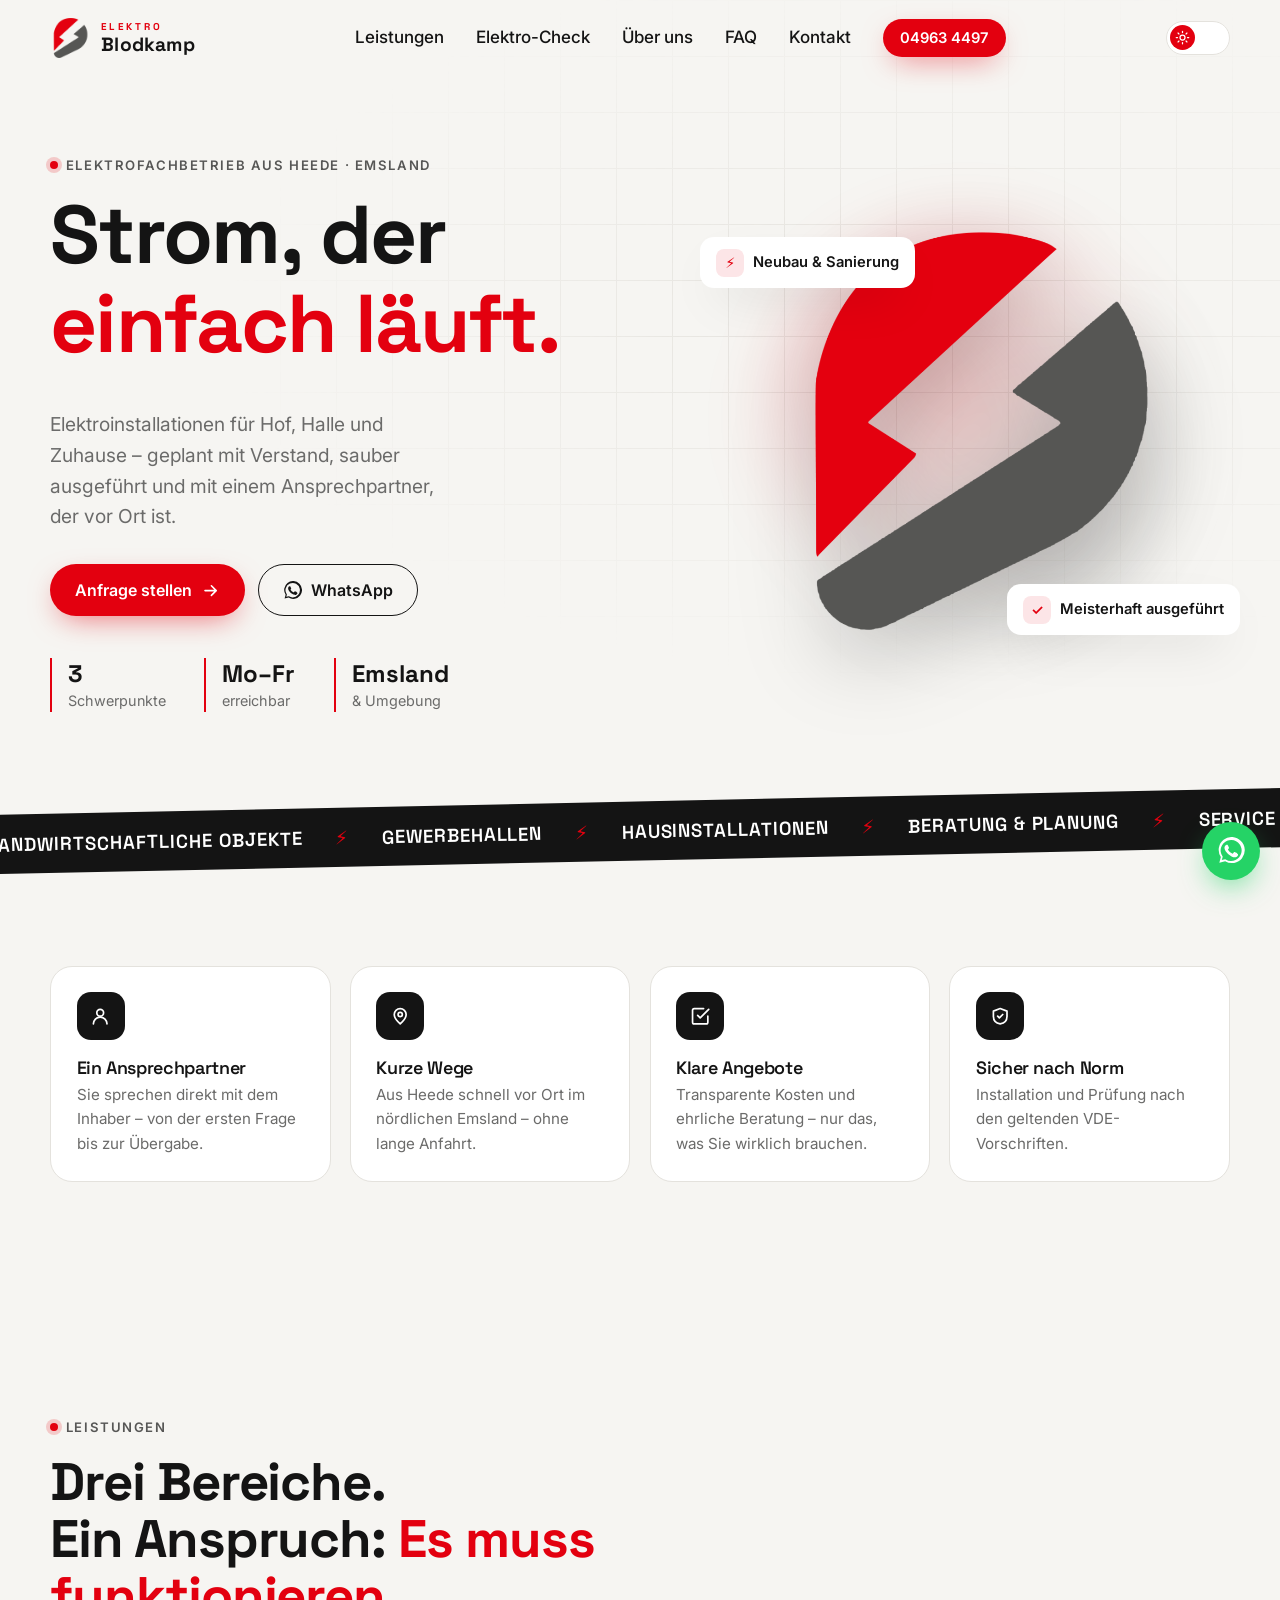
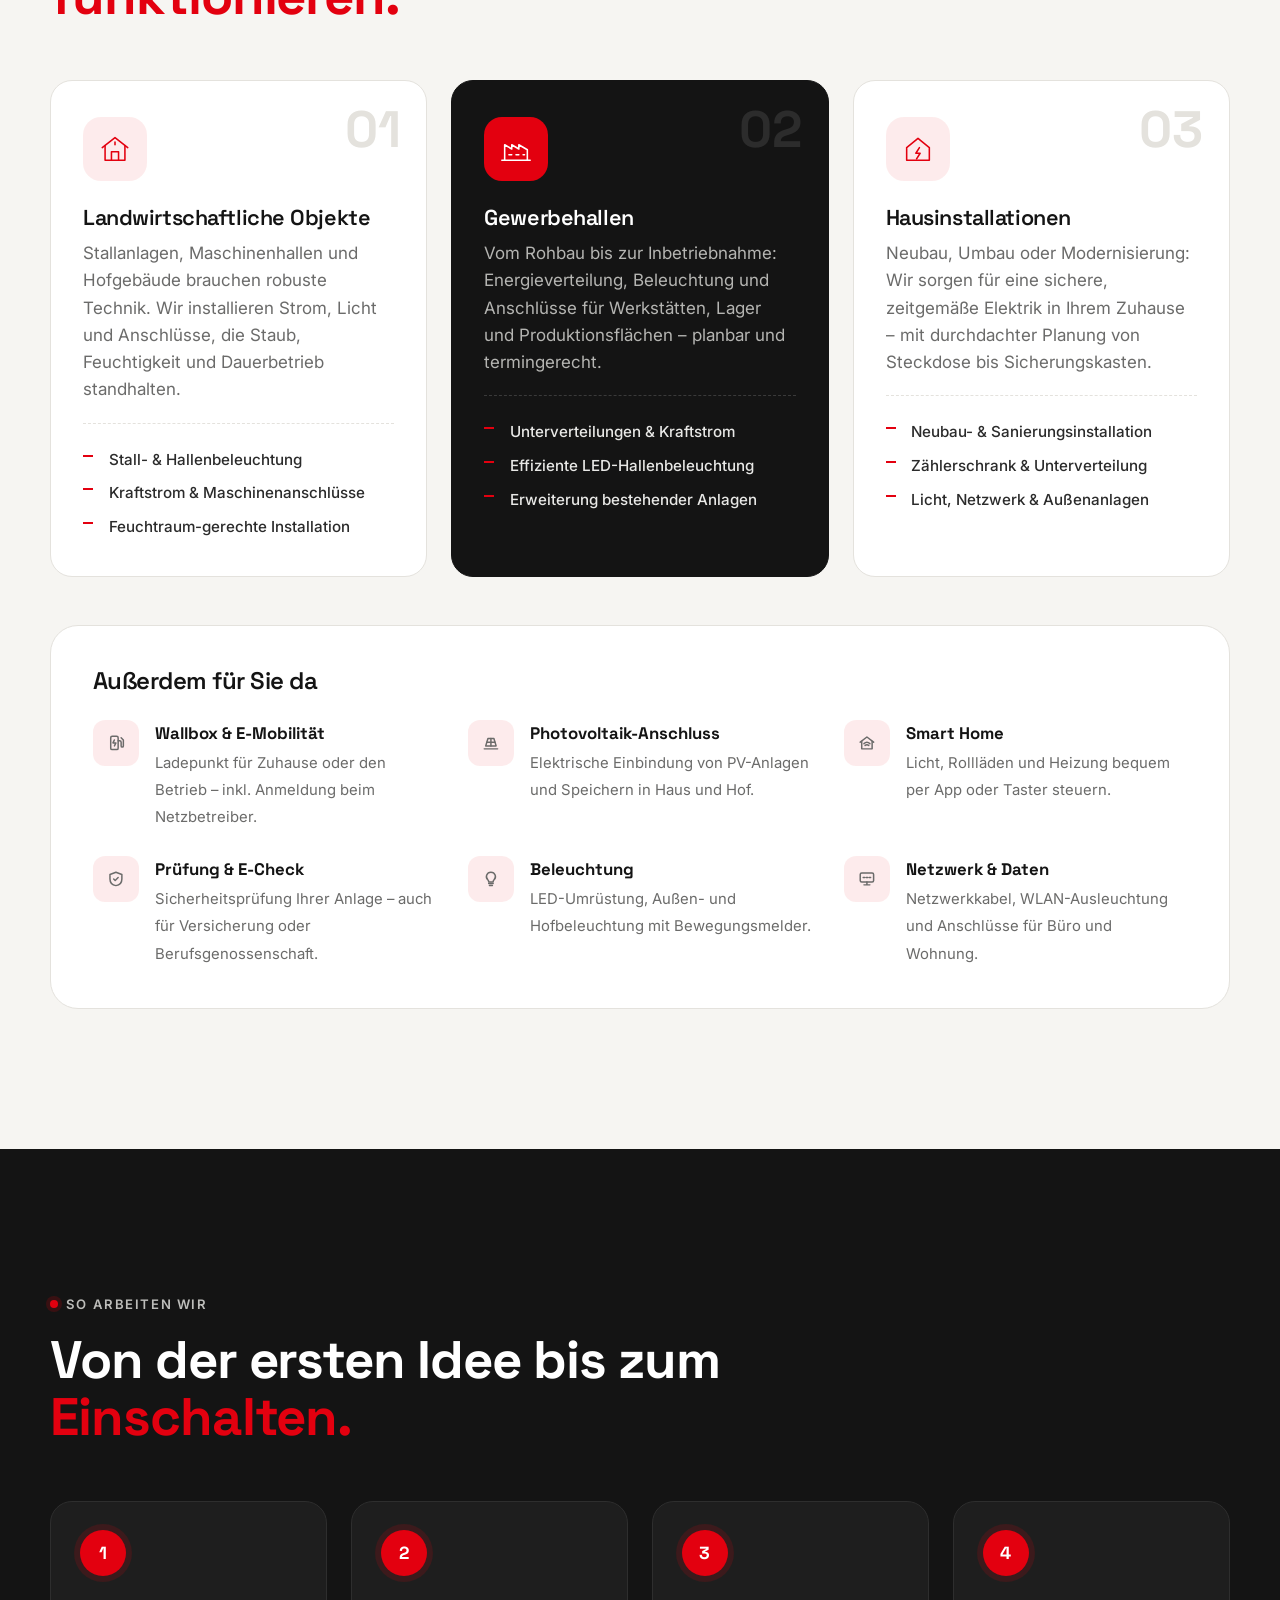
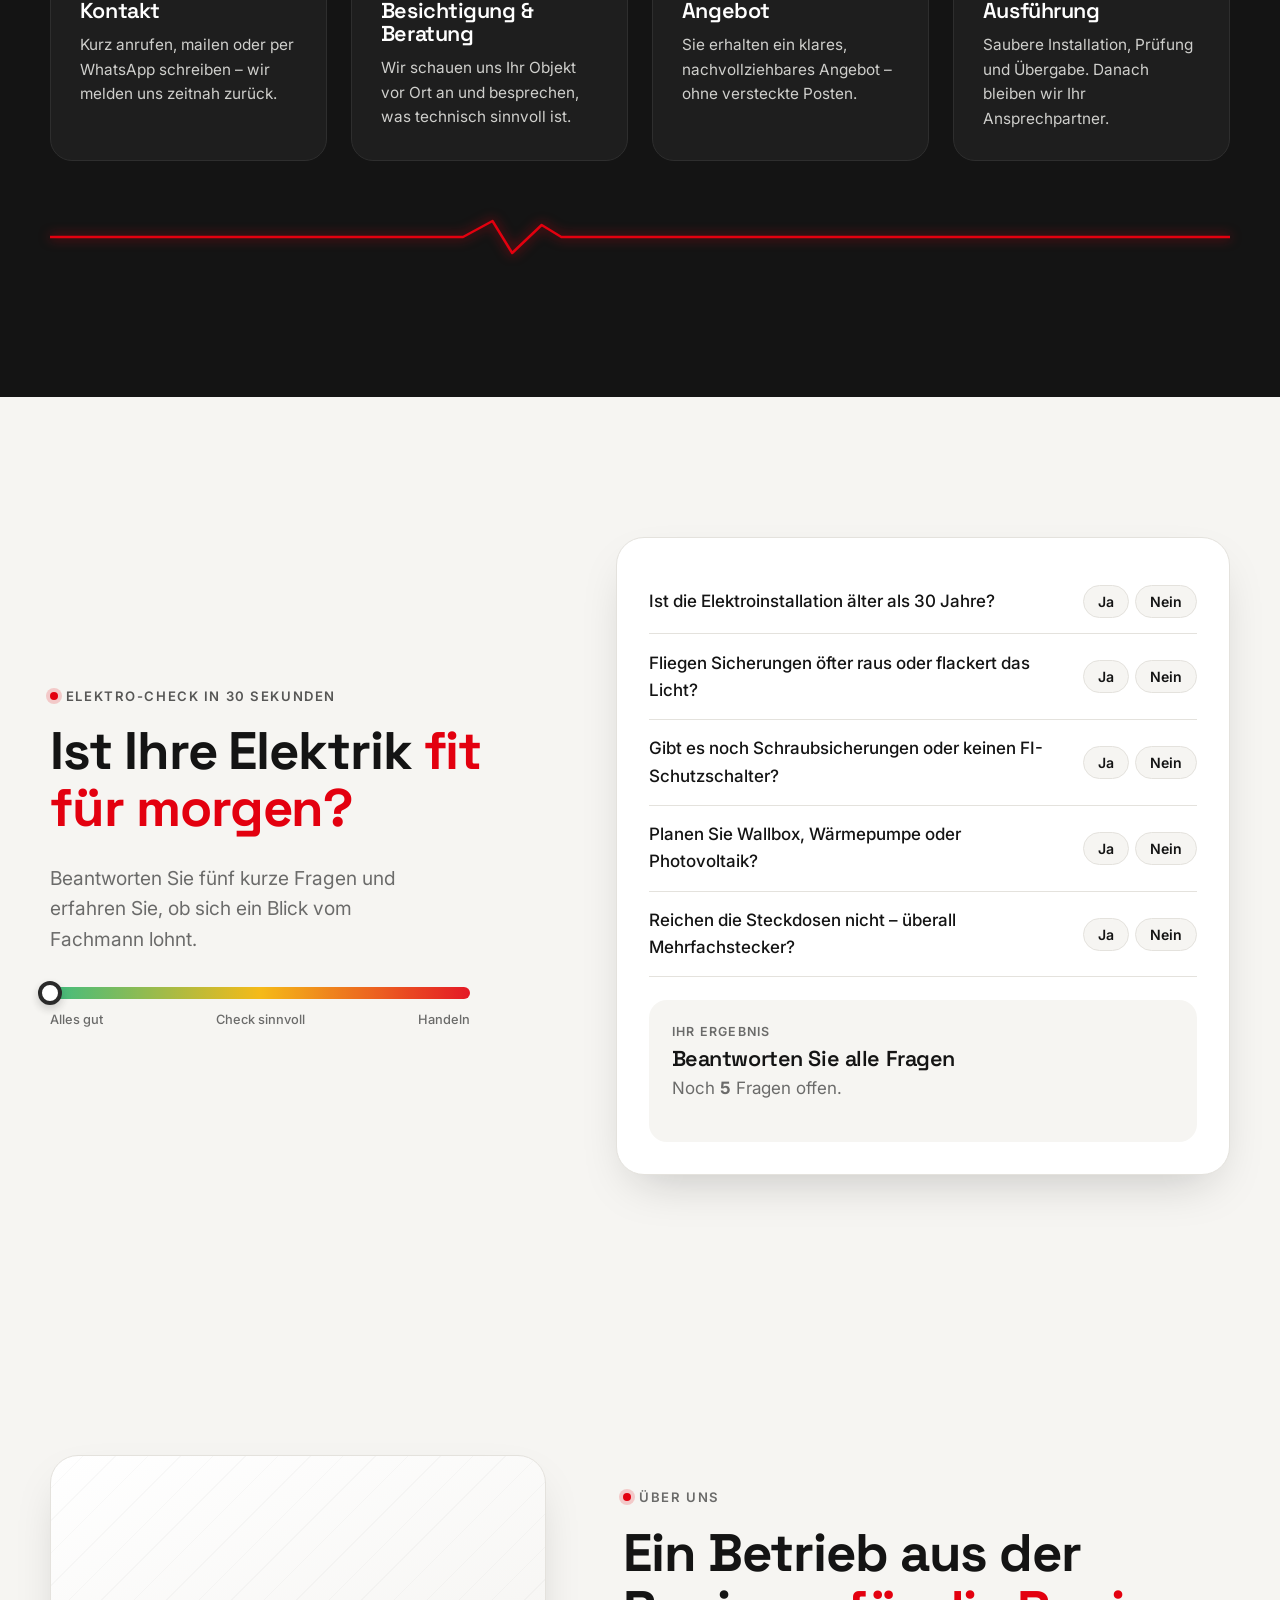
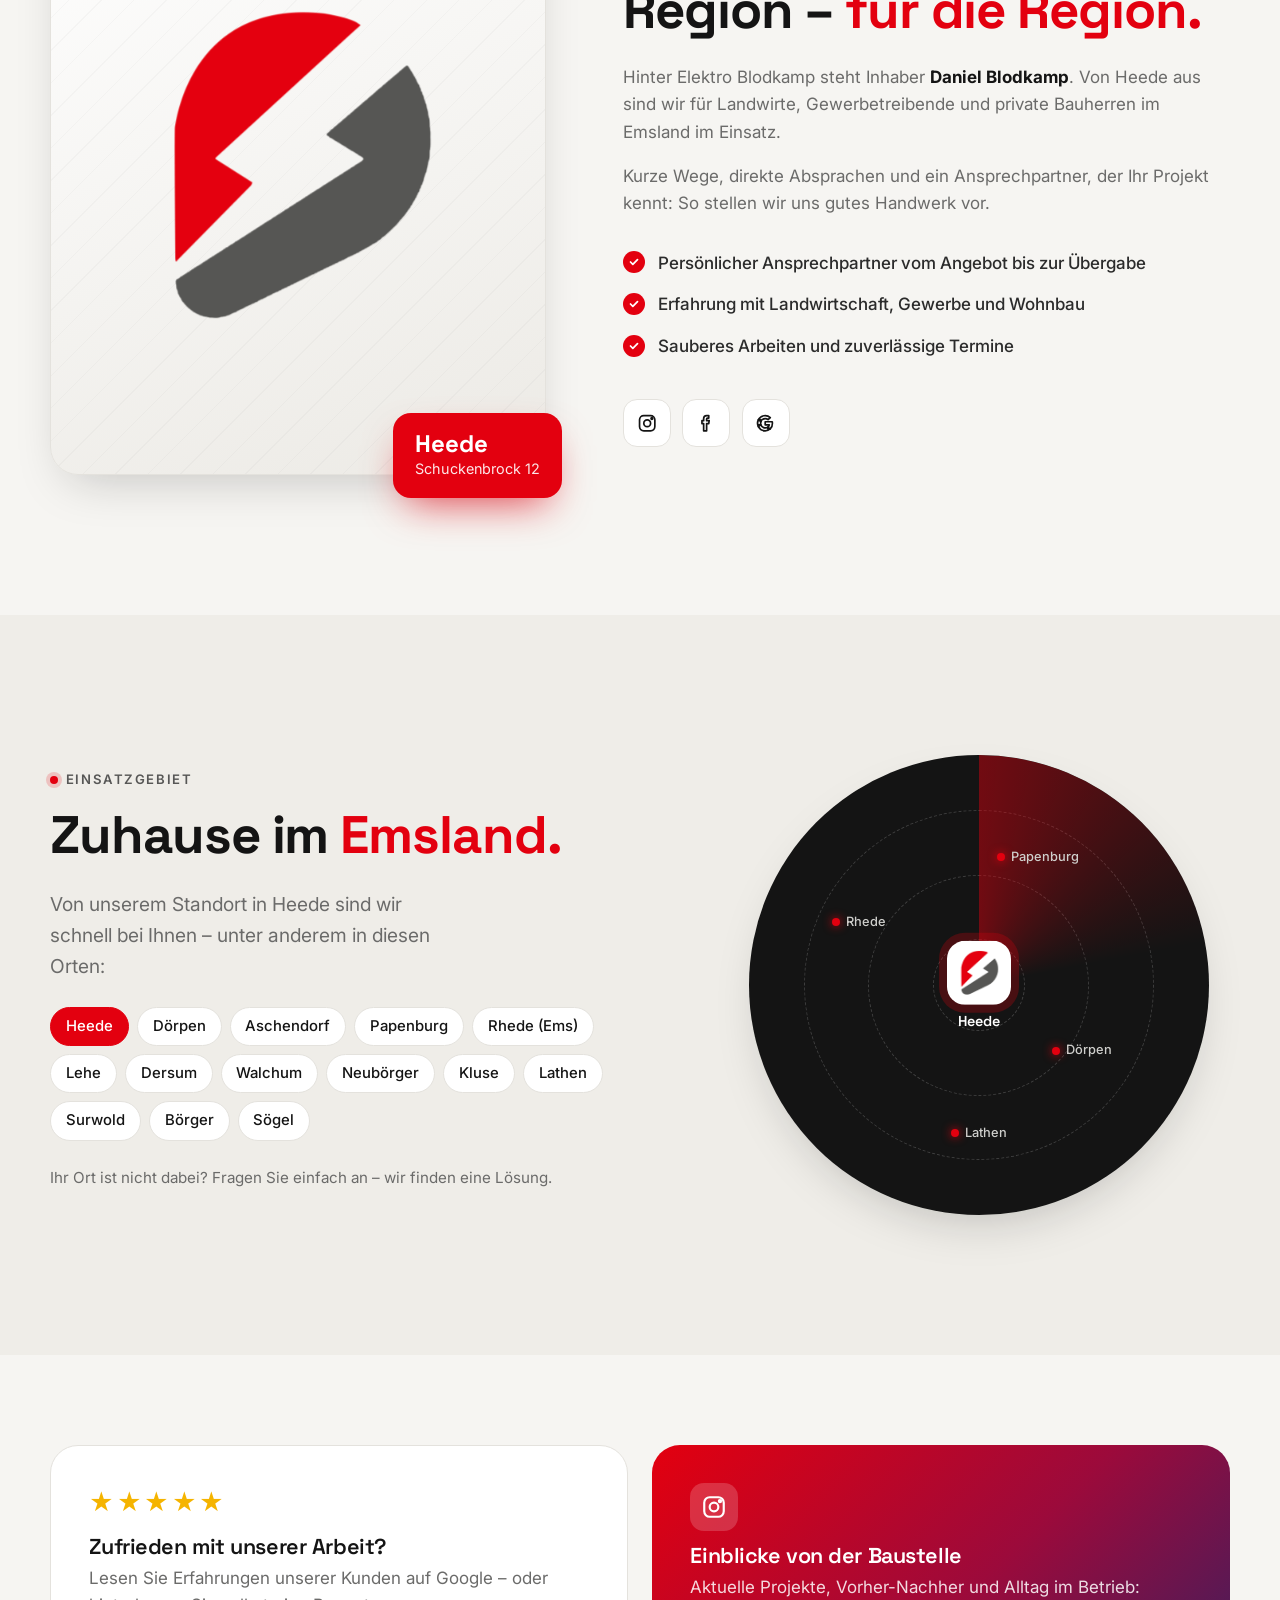
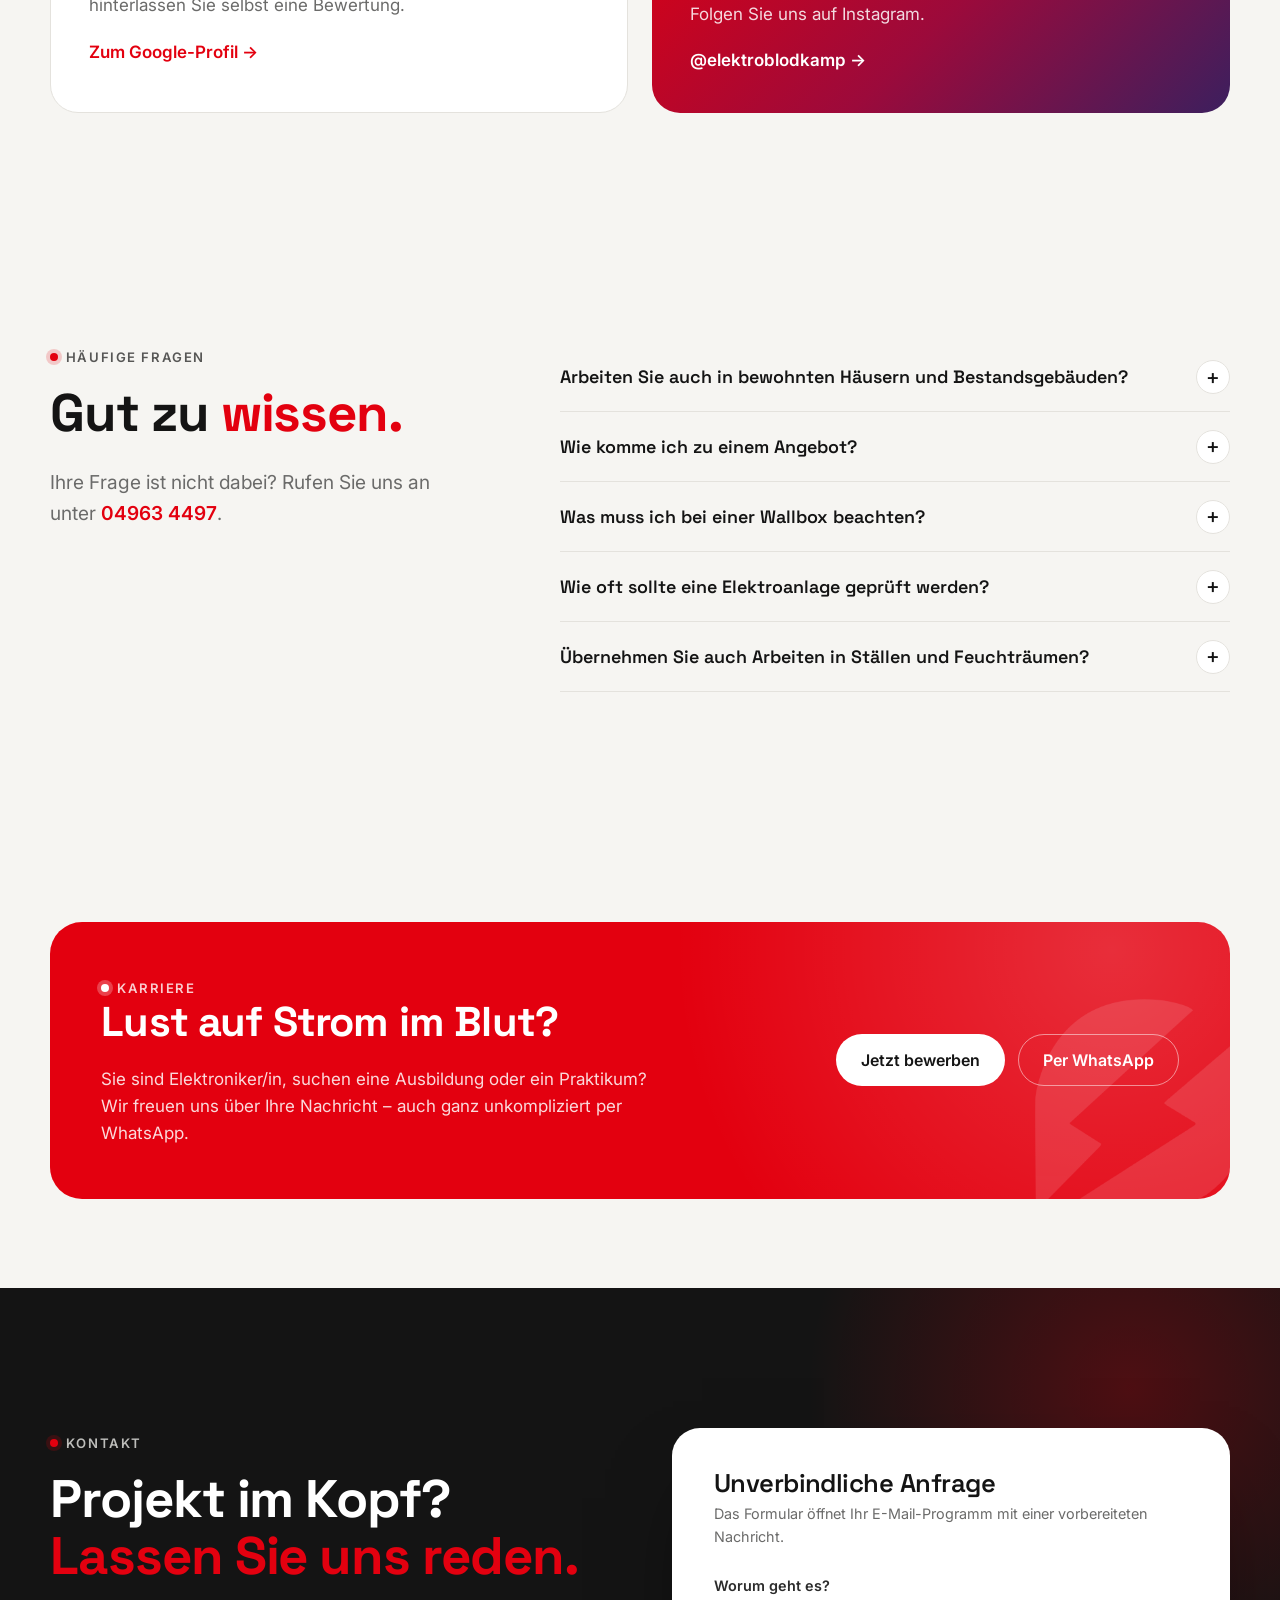
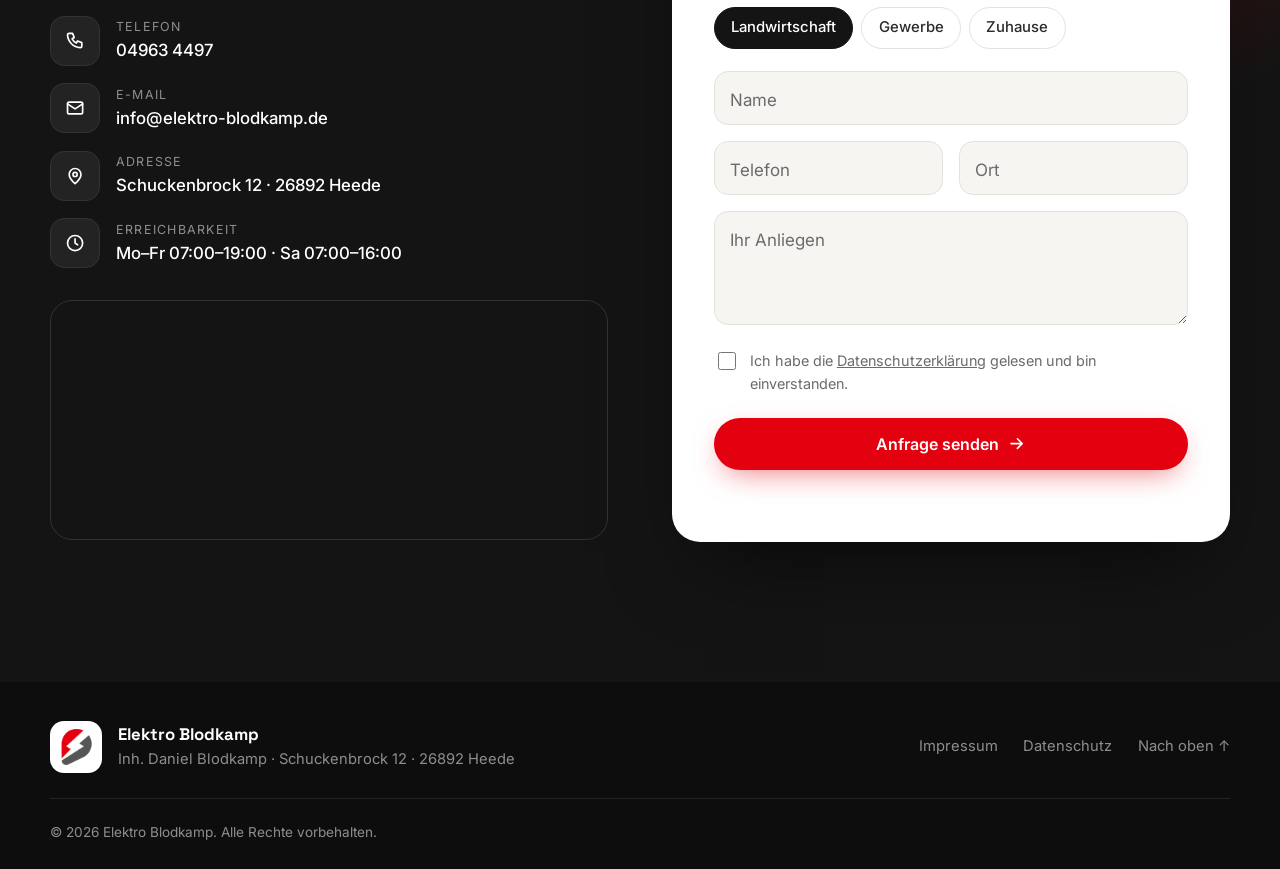
==== index.html @ ff8bacea "Website Elektro Blodkamp Co-Authored-By: Claude Opus 5.5 <noreply@anthropic.com>" ====
<!doctype html>
<html lang="de">
<head>
  <meta charset="utf-8">
  <meta name="viewport" content="width=device-width, initial-scale=1">
  <title>Elektro Blodkamp – Elektroinstallationen in Heede (Emsland)</title>
  <meta name="description" content="Elektro Blodkamp, Inh. Daniel Blodkamp: Elektroinstallationen für Landwirtschaft, Gewerbehallen und Wohnhäuser in Heede und im Emsland.">
  <meta name="theme-color" content="#E3000F">
  <link rel="icon" type="image/png" href="assets/logo.png">
  <link rel="preconnect" href="https://fonts.googleapis.com">
  <link rel="preconnect" href="https://fonts.gstatic.com" crossorigin>
  <link href="https://fonts.googleapis.com/css2?family=Space+Grotesk:wght@500;600;700&family=Inter:wght@400;500;600&display=swap" rel="stylesheet">
  <script>
    (function () {
      var t = null;
      try { t = localStorage.getItem('theme'); } catch (e) {}
      if (!t) t = window.matchMedia && matchMedia('(prefers-color-scheme: dark)').matches ? 'dark' : 'light';
      document.documentElement.setAttribute('data-theme', t);
    })();
  </script>
  <link rel="stylesheet" href="styles.css">
</head>
<body>

  <!-- Navigation -->
  <header class="nav" id="top">
    <div class="container nav__inner">
      <a href="#top" class="brand" aria-label="Elektro Blodkamp – Startseite">
        <img src="assets/logo.png" alt="" width="40" height="40" class="logo-l">
        <img src="assets/logo-dark.png" alt="" width="40" height="40" class="logo-d">
        <span class="brand__text"><small>Elektro</small>Blodkamp</span>
      </a>
      <nav class="nav__links" id="navLinks" aria-label="Hauptnavigation">
        <a href="#leistungen">Leistungen</a>
        <a href="#check">Elektro-Check</a>
        <a href="#ueber-uns">Über uns</a>
        <a href="#faq">FAQ</a>
        <a href="#kontakt">Kontakt</a>
        <a href="tel:049634497" class="btn btn--small btn--red">04963 4497</a>
      </nav>
      <div class="nav__actions">
        <button class="theme-toggle" type="button" aria-label="Dunklen Modus aktivieren" aria-pressed="false">
          <span class="theme-toggle__knob">
            <svg class="i-sun" viewBox="0 0 24 24" aria-hidden="true"><circle cx="12" cy="12" r="4"/><path d="M12 2v2M12 20v2M4.9 4.9l1.4 1.4M17.7 17.7l1.4 1.4M2 12h2M20 12h2M4.9 19.1l1.4-1.4M17.7 6.3l1.4-1.4"/></svg>
            <svg class="i-moon" viewBox="0 0 24 24" aria-hidden="true"><path d="M21 12.8A9 9 0 1 1 11.2 3a7 7 0 0 0 9.8 9.8Z"/></svg>
          </span>
        </button>
        <button class="nav__toggle" id="navToggle" aria-label="Menü öffnen" aria-expanded="false" aria-controls="navLinks">
          <span></span><span></span>
        </button>
      </div>
    </div>
  </header>

  <main>
    <!-- Hero -->
    <section class="hero">
      <div class="hero__grid" aria-hidden="true"></div>
      <div class="container hero__inner">
        <div class="hero__copy">
          <p class="eyebrow"><span class="dot"></span>Elektrofachbetrieb aus Heede · Emsland</p>
          <h1>Strom, der <span class="hl">einfach&nbsp;läuft.</span></h1>
          <p class="lead">Elektroinstallationen für Hof, Halle und Zuhause – geplant mit Verstand, sauber ausgeführt und mit einem Ansprechpartner, der vor Ort ist.</p>
          <div class="hero__cta">
            <a href="#kontakt" class="btn btn--red">Anfrage stellen
              <svg viewBox="0 0 24 24" aria-hidden="true"><path d="M5 12h14M13 6l6 6-6 6"/></svg>
            </a>
            <a href="https://wa.me/491741602026" class="btn btn--ghost" target="_blank" rel="noopener">
              <svg viewBox="0 0 24 24" aria-hidden="true"><path d="M20.5 3.5A11 11 0 0 0 3.3 17.1L2 22l5-1.3A11 11 0 0 0 20.5 3.5Zm-8.5 17a9 9 0 0 1-4.6-1.3l-.3-.2-3 .8.8-2.9-.2-.3A9 9 0 1 1 12 20.5Zm5-6.7c-.3-.1-1.6-.8-1.9-.9s-.4-.1-.6.1-.7.9-.9 1.1-.3.2-.6.1a7.4 7.4 0 0 1-3.6-3.2c-.3-.5.3-.4.8-1.4.1-.2 0-.3 0-.5l-.9-2c-.2-.5-.5-.5-.6-.5h-.5a1 1 0 0 0-.8.4 3.2 3.2 0 0 0-1 2.4 5.6 5.6 0 0 0 1.2 3 12.8 12.8 0 0 0 4.9 4.3c1.8.8 2.5.8 3.4.7a2.9 2.9 0 0 0 1.9-1.3 2.4 2.4 0 0 0 .2-1.3c-.1-.2-.3-.2-.6-.4Z" fill="currentColor" stroke="none"/></svg>
              WhatsApp
            </a>
          </div>
          <ul class="hero__facts">
            <li><strong>3</strong><span>Schwerpunkte</span></li>
            <li><strong>Mo–Fr</strong><span>erreichbar</span></li>
            <li><strong>Emsland</strong><span>&amp; Umgebung</span></li>
          </ul>
        </div>

        <div class="hero__visual" aria-hidden="true">
          <div class="orb"></div>
          <img src="assets/logo.png" alt="" class="hero__logo logo-l" width="768" height="768">
          <img src="assets/logo-dark.png" alt="" class="hero__logo logo-d" width="768" height="768">
          <div class="chip chip--a"><span class="chip__icon">⚡</span>Neubau &amp; Sanierung</div>
          <div class="chip chip--b"><span class="chip__icon">✓</span>Meisterhaft ausgeführt</div>
        </div>
      </div>
    </section>

    <!-- Ticker -->
    <div class="ticker" aria-hidden="true">
      <div class="ticker__track">
        <span>Landwirtschaftliche Objekte</span><i>⚡</i>
        <span>Gewerbehallen</span><i>⚡</i>
        <span>Hausinstallationen</span><i>⚡</i>
        <span>Beratung &amp; Planung</span><i>⚡</i>
        <span>Service vor Ort</span><i>⚡</i>
        <span>Landwirtschaftliche Objekte</span><i>⚡</i>
        <span>Gewerbehallen</span><i>⚡</i>
        <span>Hausinstallationen</span><i>⚡</i>
        <span>Beratung &amp; Planung</span><i>⚡</i>
        <span>Service vor Ort</span><i>⚡</i>
      </div>
    </div>

    <!-- Vorteile -->
    <section class="section section--tight">
      <div class="container">
        <div class="perks">
          <div class="perk reveal">
            <span class="perk__icon"><svg viewBox="0 0 24 24" aria-hidden="true"><circle cx="12" cy="8" r="4"/><path d="M4 21a8 8 0 0 1 16 0"/></svg></span>
            <h3>Ein Ansprechpartner</h3>
            <p>Sie sprechen direkt mit dem Inhaber – von der ersten Frage bis zur Übergabe.</p>
          </div>
          <div class="perk reveal">
            <span class="perk__icon"><svg viewBox="0 0 24 24" aria-hidden="true"><path d="M12 21s-7-6.2-7-11a7 7 0 0 1 14 0c0 4.8-7 11-7 11Z"/><circle cx="12" cy="10" r="2.5"/></svg></span>
            <h3>Kurze Wege</h3>
            <p>Aus Heede schnell vor Ort im nördlichen Emsland – ohne lange Anfahrt.</p>
          </div>
          <div class="perk reveal">
            <span class="perk__icon"><svg viewBox="0 0 24 24" aria-hidden="true"><path d="M9 11 12 14 22 4"/><path d="M21 12v7a2 2 0 0 1-2 2H5a2 2 0 0 1-2-2V5a2 2 0 0 1 2-2h11"/></svg></span>
            <h3>Klare Angebote</h3>
            <p>Transparente Kosten und ehrliche Beratung – nur das, was Sie wirklich brauchen.</p>
          </div>
          <div class="perk reveal">
            <span class="perk__icon"><svg viewBox="0 0 24 24" aria-hidden="true"><path d="M12 3 4 6v6c0 5 3.4 8.3 8 9 4.6-.7 8-4 8-9V6z"/><path d="m9 12 2 2 4-4"/></svg></span>
            <h3>Sicher nach Norm</h3>
            <p>Installation und Prüfung nach den geltenden VDE-Vorschriften.</p>
          </div>
        </div>
      </div>
    </section>

    <!-- Leistungen -->
    <section class="section" id="leistungen">
      <div class="container">
        <div class="section__head reveal">
          <p class="eyebrow"><span class="dot"></span>Leistungen</p>
          <h2>Drei Bereiche.<br>Ein Anspruch: <span class="hl">Es muss funktionieren.</span></h2>
        </div>

        <div class="cards">
          <article class="card reveal">
            <div class="card__num">01</div>
            <div class="card__icon">
              <svg viewBox="0 0 48 48" aria-hidden="true"><path d="M6 22 24 8l18 14"/><path d="M10 19v21h28V19"/><path d="M19 40V28h10v12"/><path d="M24 14v4"/></svg>
            </div>
            <h3>Landwirtschaftliche Objekte</h3>
            <p>Stallanlagen, Maschinenhallen und Hofgebäude brauchen robuste Technik. Wir installieren Strom, Licht und Anschlüsse, die Staub, Feuchtigkeit und Dauerbetrieb standhalten.</p>
            <ul class="card__list">
              <li>Stall- &amp; Hallenbeleuchtung</li>
              <li>Kraftstrom &amp; Maschinenanschlüsse</li>
              <li>Feuchtraum-gerechte Installation</li>
            </ul>
          </article>

          <article class="card card--featured reveal">
            <div class="card__num">02</div>
            <div class="card__icon">
              <svg viewBox="0 0 48 48" aria-hidden="true"><path d="M4 40h40"/><path d="M8 40V18l10 6v-6l10 6v-6l12 7v15"/><path d="M14 32h4M24 32h4M34 32h2"/></svg>
            </div>
            <h3>Gewerbehallen</h3>
            <p>Vom Rohbau bis zur Inbetriebnahme: Energieverteilung, Beleuchtung und Anschlüsse für Werkstätten, Lager und Produktionsflächen – planbar und termingerecht.</p>
            <ul class="card__list">
              <li>Unterverteilungen &amp; Kraftstrom</li>
              <li>Effiziente LED-Hallenbeleuchtung</li>
              <li>Erweiterung bestehender Anlagen</li>
            </ul>
          </article>

          <article class="card reveal">
            <div class="card__num">03</div>
            <div class="card__icon">
              <svg viewBox="0 0 48 48" aria-hidden="true"><path d="M8 22 24 9l16 13v18H8z"/><path d="M26 22l-5 8h6l-5 8"/></svg>
            </div>
            <h3>Hausinstallationen</h3>
            <p>Neubau, Umbau oder Modernisierung: Wir sorgen für eine sichere, zeitgemäße Elektrik in Ihrem Zuhause – mit durchdachter Planung von Steckdose bis Sicherungskasten.</p>
            <ul class="card__list">
              <li>Neubau- &amp; Sanierungsinstallation</li>
              <li>Zählerschrank &amp; Unterverteilung</li>
              <li>Licht, Netzwerk &amp; Außenanlagen</li>
            </ul>
          </article>
        </div>

        <div class="extras reveal">
          <h3 class="extras__title">Außerdem für Sie da</h3>
          <div class="extras__grid">
            <div class="extra">
              <span class="extra__icon"><svg viewBox="0 0 24 24" aria-hidden="true"><rect x="5" y="3" width="10" height="18" rx="2"/><path d="M15 9h2a2 2 0 0 1 2 2v5a1.5 1.5 0 0 0 3 0V8l-3-3"/><path d="m10 8-2 4h4l-2 4"/></svg></span>
              <div><strong>Wallbox &amp; E-Mobilität</strong><span>Ladepunkt für Zuhause oder den Betrieb – inkl. Anmeldung beim Netzbetreiber.</span></div>
            </div>
            <div class="extra">
              <span class="extra__icon"><svg viewBox="0 0 24 24" aria-hidden="true"><path d="M3 20h18"/><path d="M5 16 8 6h8l3 10z"/><path d="M6.5 11h11M12 6v10"/></svg></span>
              <div><strong>Photovoltaik-Anschluss</strong><span>Elektrische Einbindung von PV-Anlagen und Speichern in Haus und Hof.</span></div>
            </div>
            <div class="extra">
              <span class="extra__icon"><svg viewBox="0 0 24 24" aria-hidden="true"><path d="M3 11 12 4l9 7"/><path d="M5 10v10h14V10"/><path d="M9.5 15.5a3.5 3.5 0 0 1 5 0M8 13a6 6 0 0 1 8 0"/></svg></span>
              <div><strong>Smart Home</strong><span>Licht, Rollläden und Heizung bequem per App oder Taster steuern.</span></div>
            </div>
            <div class="extra">
              <span class="extra__icon"><svg viewBox="0 0 24 24" aria-hidden="true"><path d="M12 3 4 6v6c0 5 3.4 8.3 8 9 4.6-.7 8-4 8-9V6z"/><path d="m9 12 2 2 4-4"/></svg></span>
              <div><strong>Prüfung &amp; E-Check</strong><span>Sicherheitsprüfung Ihrer Anlage – auch für Versicherung oder Berufsgenossenschaft.</span></div>
            </div>
            <div class="extra">
              <span class="extra__icon"><svg viewBox="0 0 24 24" aria-hidden="true"><path d="M9 18h6M10 21h4"/><path d="M12 3a6 6 0 0 0-4 10.5c.7.7 1 1.5 1 2.5h6c0-1 .3-1.8 1-2.5A6 6 0 0 0 12 3Z"/></svg></span>
              <div><strong>Beleuchtung</strong><span>LED-Umrüstung, Außen- und Hofbeleuchtung mit Bewegungsmelder.</span></div>
            </div>
            <div class="extra">
              <span class="extra__icon"><svg viewBox="0 0 24 24" aria-hidden="true"><rect x="3" y="4" width="18" height="12" rx="2"/><path d="M8 20h8M12 16v4"/><path d="M7 10h2M11 10h2M15 10h2"/></svg></span>
              <div><strong>Netzwerk &amp; Daten</strong><span>Netzwerkkabel, WLAN-Ausleuchtung und Anschlüsse für Büro und Wohnung.</span></div>
            </div>
          </div>
        </div>
      </div>
    </section>

    <!-- Ablauf -->
    <section class="section section--dark" id="ablauf">
      <div class="container">
        <div class="section__head reveal">
          <p class="eyebrow eyebrow--light"><span class="dot"></span>So arbeiten wir</p>
          <h2>Von der ersten Idee bis zum <span class="hl">Einschalten.</span></h2>
        </div>
        <ol class="steps">
          <li class="step reveal">
            <span class="step__n">1</span>
            <h3>Kontakt</h3>
            <p>Kurz anrufen, mailen oder per WhatsApp schreiben – wir melden uns zeitnah zurück.</p>
          </li>
          <li class="step reveal">
            <span class="step__n">2</span>
            <h3>Besichtigung &amp; Beratung</h3>
            <p>Wir schauen uns Ihr Objekt vor Ort an und besprechen, was technisch sinnvoll ist.</p>
          </li>
          <li class="step reveal">
            <span class="step__n">3</span>
            <h3>Angebot</h3>
            <p>Sie erhalten ein klares, nachvollziehbares Angebot – ohne versteckte Posten.</p>
          </li>
          <li class="step reveal">
            <span class="step__n">4</span>
            <h3>Ausführung</h3>
            <p>Saubere Installation, Prüfung und Übergabe. Danach bleiben wir Ihr Ansprechpartner.</p>
          </li>
        </ol>
        <div class="bolt-line" aria-hidden="true">
          <svg viewBox="0 0 1200 40" preserveAspectRatio="none"><path d="M0 20 H420 L450 4 L470 36 L500 8 L520 20 H1200"/></svg>
        </div>
      </div>
    </section>

    <!-- Elektro-Check -->
    <section class="section" id="check">
      <div class="container check">
        <div class="check__intro reveal">
          <p class="eyebrow"><span class="dot"></span>Elektro-Check in 30 Sekunden</p>
          <h2>Ist Ihre Elektrik <span class="hl">fit für morgen?</span></h2>
          <p class="lead">Beantworten Sie fünf kurze Fragen und erfahren Sie, ob sich ein Blick vom Fachmann lohnt.</p>
          <div class="meter" aria-hidden="true">
            <div class="meter__bar"><span id="meterFill"></span></div>
            <div class="meter__labels"><span>Alles gut</span><span>Check sinnvoll</span><span>Handeln</span></div>
          </div>
        </div>

        <div class="check__box reveal">
          <ul class="qs" id="checkList">
            <li><span>Ist die Elektroinstallation älter als 30 Jahre?</span>
              <div class="yn"><button type="button" data-v="1">Ja</button><button type="button" data-v="0">Nein</button></div></li>
            <li><span>Fliegen Sicherungen öfter raus oder flackert das Licht?</span>
              <div class="yn"><button type="button" data-v="1">Ja</button><button type="button" data-v="0">Nein</button></div></li>
            <li><span>Gibt es noch Schraubsicherungen oder keinen FI-Schutzschalter?</span>
              <div class="yn"><button type="button" data-v="1">Ja</button><button type="button" data-v="0">Nein</button></div></li>
            <li><span>Planen Sie Wallbox, Wärmepumpe oder Photovoltaik?</span>
              <div class="yn"><button type="button" data-v="1">Ja</button><button type="button" data-v="0">Nein</button></div></li>
            <li><span>Reichen die Steckdosen nicht – überall Mehrfachstecker?</span>
              <div class="yn"><button type="button" data-v="1">Ja</button><button type="button" data-v="0">Nein</button></div></li>
          </ul>
          <div class="result" id="checkResult" aria-live="polite">
            <p class="result__label">Ihr Ergebnis</p>
            <h3 id="resultTitle">Beantworten Sie alle Fragen</h3>
            <p id="resultText">Noch <strong id="openCount">5</strong> Fragen offen.</p>
            <a href="#kontakt" class="btn btn--red" id="resultCta" hidden>Beratung anfragen
              <svg viewBox="0 0 24 24" aria-hidden="true"><path d="M5 12h14M13 6l6 6-6 6"/></svg>
            </a>
          </div>
        </div>
      </div>
    </section>

    <!-- Über uns -->
    <section class="section" id="ueber-uns">
      <div class="container about">
        <div class="about__visual reveal">
          <div class="about__card">
            <img src="assets/logo.png" alt="Logo Elektro Blodkamp" width="768" height="768" class="logo-l">
            <img src="assets/logo-dark.png" alt="Logo Elektro Blodkamp" width="768" height="768" class="logo-d">
          </div>
          <div class="about__badge">
            <strong>Heede</strong>
            <span>Schuckenbrock 12</span>
          </div>
        </div>
        <div class="about__copy reveal">
          <p class="eyebrow"><span class="dot"></span>Über uns</p>
          <h2>Ein Betrieb aus der Region – <span class="hl">für die Region.</span></h2>
          <p>Hinter Elektro Blodkamp steht Inhaber <strong>Daniel Blodkamp</strong>. Von Heede aus sind wir für Landwirte, Gewerbetreibende und private Bauherren im Emsland im Einsatz.</p>
          <p>Kurze Wege, direkte Absprachen und ein Ansprechpartner, der Ihr Projekt kennt: So stellen wir uns gutes Handwerk vor.</p>
          <ul class="checks">
            <li>Persönlicher Ansprechpartner vom Angebot bis zur Übergabe</li>
            <li>Erfahrung mit Landwirtschaft, Gewerbe und Wohnbau</li>
            <li>Sauberes Arbeiten und zuverlässige Termine</li>
          </ul>
          <div class="socials">
            <a href="https://www.instagram.com/elektroblodkamp/" target="_blank" rel="noopener" aria-label="Instagram">
              <svg viewBox="0 0 24 24" aria-hidden="true"><rect x="3" y="3" width="18" height="18" rx="5"/><circle cx="12" cy="12" r="4"/><circle cx="17.5" cy="6.5" r="1" fill="currentColor"/></svg>
            </a>
            <a href="https://www.facebook.com/ElektroBlodkamp/" target="_blank" rel="noopener" aria-label="Facebook">
              <svg viewBox="0 0 24 24" aria-hidden="true"><path d="M15 3h-2.5A3.5 3.5 0 0 0 9 6.5V9H7v3.5h2V21h3.5v-8.5H15l.5-3.5h-3V7a1 1 0 0 1 1-1H15z"/></svg>
            </a>
            <a href="https://g.page/r/CZ46grOE5jxxEAE" target="_blank" rel="noopener" aria-label="Google-Profil">
              <svg viewBox="0 0 24 24" aria-hidden="true"><path d="M20.5 12.2c0-.7-.1-1.3-.2-1.9H12v3.6h4.8a4.1 4.1 0 0 1-1.8 2.7v2.2h2.9a8.8 8.8 0 0 0 2.6-6.6Z"/><path d="M12 21c2.4 0 4.4-.8 5.9-2.2L15 16.6a5.4 5.4 0 0 1-8.1-2.8H4v2.3A9 9 0 0 0 12 21Z"/><path d="M6.9 13.8a5.4 5.4 0 0 1 0-3.6V7.9H4a9 9 0 0 0 0 8.2Z"/><path d="M12 6.6a4.9 4.9 0 0 1 3.4 1.3L18 5.4A9 9 0 0 0 4 7.9l2.9 2.3A5.4 5.4 0 0 1 12 6.6Z"/></svg>
            </a>
          </div>
        </div>
      </div>
    </section>

    <!-- Einsatzgebiet -->
    <section class="section section--soft" id="gebiet">
      <div class="container area">
        <div class="area__copy reveal">
          <p class="eyebrow"><span class="dot"></span>Einsatzgebiet</p>
          <h2>Zuhause im <span class="hl">Emsland.</span></h2>
          <p class="lead">Von unserem Standort in Heede sind wir schnell bei Ihnen – unter anderem in diesen Orten:</p>
          <ul class="towns">
            <li>Heede</li><li>Dörpen</li><li>Aschendorf</li><li>Papenburg</li><li>Rhede (Ems)</li>
            <li>Lehe</li><li>Dersum</li><li>Walchum</li><li>Neubörger</li><li>Kluse</li>
            <li>Lathen</li><li>Surwold</li><li>Börger</li><li>Sögel</li>
          </ul>
          <p class="area__note">Ihr Ort ist nicht dabei? Fragen Sie einfach an – wir finden eine Lösung.</p>
        </div>
        <div class="radar reveal" aria-hidden="true">
          <div class="radar__ring r1"></div>
          <div class="radar__ring r2"></div>
          <div class="radar__ring r3"></div>
          <div class="radar__sweep"></div>
          <div class="radar__pin"><img src="assets/logo.png" alt="" width="64" height="64"><span>Heede</span></div>
          <span class="radar__dot" style="--x:54%;--y:20%">Papenburg</span>
          <span class="radar__dot" style="--x:18%;--y:34%">Rhede</span>
          <span class="radar__dot" style="--x:66%;--y:62%">Dörpen</span>
          <span class="radar__dot" style="--x:44%;--y:80%">Lathen</span>
        </div>
      </div>
    </section>

    <!-- Bewertungen / Social -->
    <section class="section section--tight">
      <div class="container social-band">
        <a class="band band--google reveal" href="https://g.page/r/CZ46grOE5jxxEAE" target="_blank" rel="noopener">
          <div class="stars" aria-hidden="true">★★★★★</div>
          <h3>Zufrieden mit unserer Arbeit?</h3>
          <p>Lesen Sie Erfahrungen unserer Kunden auf Google – oder hinterlassen Sie selbst eine Bewertung.</p>
          <span class="band__link">Zum Google-Profil →</span>
        </a>
        <a class="band band--insta reveal" href="https://www.instagram.com/elektroblodkamp/" target="_blank" rel="noopener">
          <div class="band__ig" aria-hidden="true">
            <svg viewBox="0 0 24 24"><rect x="3" y="3" width="18" height="18" rx="5"/><circle cx="12" cy="12" r="4"/><circle cx="17.5" cy="6.5" r="1" fill="currentColor"/></svg>
          </div>
          <h3>Einblicke von der Baustelle</h3>
          <p>Aktuelle Projekte, Vorher-Nachher und Alltag im Betrieb: Folgen Sie uns auf Instagram.</p>
          <span class="band__link">@elektroblodkamp →</span>
        </a>
      </div>
    </section>

    <!-- FAQ -->
    <section class="section" id="faq">
      <div class="container faq">
        <div class="faq__head reveal">
          <p class="eyebrow"><span class="dot"></span>Häufige Fragen</p>
          <h2>Gut zu <span class="hl">wissen.</span></h2>
          <p class="lead">Ihre Frage ist nicht dabei? Rufen Sie uns an unter <a href="tel:049634497" class="inline-link">04963 4497</a>.</p>
        </div>
        <div class="faq__list reveal">
          <details>
            <summary>Arbeiten Sie auch in bewohnten Häusern und Bestandsgebäuden?</summary>
            <p>Ja. Neben Neubauten modernisieren wir auch bestehende Anlagen – mit möglichst wenig Staub und Unterbrechung für Sie.</p>
          </details>
          <details>
            <summary>Wie komme ich zu einem Angebot?</summary>
            <p>Melden Sie sich per Telefon, E-Mail, WhatsApp oder über das Formular. Wir besprechen Ihr Vorhaben, schauen es uns bei Bedarf vor Ort an und erstellen Ihnen anschließend ein verständliches Angebot.</p>
          </details>
          <details>
            <summary>Was muss ich bei einer Wallbox beachten?</summary>
            <p>Wallboxen müssen beim Netzbetreiber angemeldet werden, ab 11 kW Ladeleistung ist zusätzlich eine Genehmigung nötig. Wir prüfen, ob Ihr Hausanschluss geeignet ist, und kümmern uns um die Formalitäten.</p>
          </details>
          <details>
            <summary>Wie oft sollte eine Elektroanlage geprüft werden?</summary>
            <p>Für Gewerbe und Landwirtschaft schreiben Berufsgenossenschaften und Versicherer regelmäßige Prüfungen vor (z. B. nach DGUV Vorschrift 3). Privat empfiehlt sich ein Check nach dem Kauf eines älteren Hauses, vor größeren Umbauten oder wenn Auffälligkeiten auftreten.</p>
          </details>
          <details>
            <summary>Übernehmen Sie auch Arbeiten in Ställen und Feuchträumen?</summary>
            <p>Ja – landwirtschaftliche Objekte sind einer unserer Schwerpunkte. Wir setzen dort Material ein, das für Feuchtigkeit, Staub und aggressive Stallluft ausgelegt ist.</p>
          </details>
        </div>
      </div>
    </section>

    <!-- Karriere -->
    <section class="section section--tight">
      <div class="container">
        <div class="career reveal">
          <div class="career__copy">
            <p class="eyebrow eyebrow--light"><span class="dot"></span>Karriere</p>
            <h2>Lust auf Strom im Blut?</h2>
            <p>Sie sind Elektroniker/in, suchen eine Ausbildung oder ein Praktikum? Wir freuen uns über Ihre Nachricht – auch ganz unkompliziert per WhatsApp.</p>
          </div>
          <div class="career__cta">
            <a href="mailto:info@elektro-blodkamp.de?subject=Bewerbung" class="btn btn--white">Jetzt bewerben</a>
            <a href="https://wa.me/491741602026" class="btn btn--outline-light" target="_blank" rel="noopener">Per WhatsApp</a>
          </div>
        </div>
      </div>
    </section>

    <!-- Kontakt -->
    <section class="section section--contact" id="kontakt">
      <div class="container contact">
        <div class="contact__info reveal">
          <p class="eyebrow eyebrow--light"><span class="dot"></span>Kontakt</p>
          <h2>Projekt im Kopf?<br><span class="hl">Lassen Sie uns reden.</span></h2>
          <ul class="contact__list">
            <li>
              <span class="ci"><svg viewBox="0 0 24 24" aria-hidden="true"><path d="M5 4h4l2 5-2.5 1.5a11 11 0 0 0 5 5L15 13l5 2v4a2 2 0 0 1-2 2A16 16 0 0 1 3 6a2 2 0 0 1 2-2"/></svg></span>
              <div><small>Telefon</small><a href="tel:049634497">04963 4497</a></div>
            </li>
            <li>
              <span class="ci"><svg viewBox="0 0 24 24" aria-hidden="true"><rect x="3" y="5" width="18" height="14" rx="2"/><path d="m3 7 9 6 9-6"/></svg></span>
              <div><small>E-Mail</small><a href="mailto:info@elektro-blodkamp.de">info@elektro-blodkamp.de</a></div>
            </li>
            <li>
              <span class="ci"><svg viewBox="0 0 24 24" aria-hidden="true"><path d="M12 21s-7-6.2-7-11a7 7 0 0 1 14 0c0 4.8-7 11-7 11Z"/><circle cx="12" cy="10" r="2.5"/></svg></span>
              <div><small>Adresse</small><a href="https://goo.gl/maps/2siAbqAciS1DesQE9" target="_blank" rel="noopener">Schuckenbrock 12 · 26892 Heede</a></div>
            </li>
            <li>
              <span class="ci"><svg viewBox="0 0 24 24" aria-hidden="true"><circle cx="12" cy="12" r="9"/><path d="M12 7v5l3 2"/></svg></span>
              <div><small>Erreichbarkeit</small><span>Mo–Fr 07:00–19:00 · Sa 07:00–16:00</span></div>
            </li>
          </ul>
          <div class="map">
            <iframe title="Karte: Schuckenbrock 12, 26892 Heede" loading="lazy" referrerpolicy="no-referrer-when-downgrade"
              src="https://maps.google.com/maps?q=Schuckenbrock%2012%2C%2026892%20Heede&z=14&output=embed"></iframe>
          </div>
        </div>

        <form class="form reveal" id="contactForm" novalidate>
          <h3>Unverbindliche Anfrage</h3>
          <p class="form__hint">Das Formular öffnet Ihr E-Mail-Programm mit einer vorbereiteten Nachricht.</p>
          <fieldset class="seg">
            <legend>Worum geht es?</legend>
            <label><input type="radio" name="bereich" value="Landwirtschaft" checked><span>Landwirtschaft</span></label>
            <label><input type="radio" name="bereich" value="Gewerbehalle"><span>Gewerbe</span></label>
            <label><input type="radio" name="bereich" value="Hausinstallation"><span>Zuhause</span></label>
          </fieldset>
          <div class="field">
            <input type="text" id="name" name="name" placeholder=" " required autocomplete="name">
            <label for="name">Name</label>
          </div>
          <div class="field-row">
            <div class="field">
              <input type="tel" id="phone" name="phone" placeholder=" " autocomplete="tel">
              <label for="phone">Telefon</label>
            </div>
            <div class="field">
              <input type="text" id="ort" name="ort" placeholder=" " autocomplete="address-level2">
              <label for="ort">Ort</label>
            </div>
          </div>
          <div class="field">
            <textarea id="message" name="message" rows="4" placeholder=" " required></textarea>
            <label for="message">Ihr Anliegen</label>
          </div>
          <label class="consent">
            <input type="checkbox" id="consent" required>
            <span>Ich habe die <a href="datenschutz.html">Datenschutzerklärung</a> gelesen und bin einverstanden.</span>
          </label>
          <button type="submit" class="btn btn--red btn--block">Anfrage senden
            <svg viewBox="0 0 24 24" aria-hidden="true"><path d="M5 12h14M13 6l6 6-6 6"/></svg>
          </button>
          <p class="form__error" id="formError" role="alert"></p>
        </form>
      </div>
    </section>
  </main>

  <footer class="footer">
    <div class="container footer__inner">
      <div class="footer__brand">
        <span class="footer__logo"><img src="assets/logo.png" alt="" width="36" height="36"></span>
        <div>
          <strong>Elektro Blodkamp</strong>
          <span>Inh. Daniel Blodkamp · Schuckenbrock 12 · 26892 Heede</span>
        </div>
      </div>
      <nav class="footer__links" aria-label="Rechtliches">
        <a href="impressum.html">Impressum</a>
        <a href="datenschutz.html">Datenschutz</a>
        <a href="#top">Nach oben ↑</a>
      </nav>
    </div>
    <div class="container footer__copy">© <span id="year">2026</span> Elektro Blodkamp. Alle Rechte vorbehalten.</div>
  </footer>

  <a href="https://wa.me/491741602026" class="fab" target="_blank" rel="noopener" aria-label="Per WhatsApp schreiben">
    <svg viewBox="0 0 24 24" aria-hidden="true"><path d="M20.5 3.5A11 11 0 0 0 3.3 17.1L2 22l5-1.3A11 11 0 0 0 20.5 3.5Zm-8.5 17a9 9 0 0 1-4.6-1.3l-.3-.2-3 .8.8-2.9-.2-.3A9 9 0 1 1 12 20.5Zm5-6.7c-.3-.1-1.6-.8-1.9-.9s-.4-.1-.6.1-.7.9-.9 1.1-.3.2-.6.1a7.4 7.4 0 0 1-3.6-3.2c-.3-.5.3-.4.8-1.4.1-.2 0-.3 0-.5l-.9-2c-.2-.5-.5-.5-.6-.5h-.5a1 1 0 0 0-.8.4 3.2 3.2 0 0 0-1 2.4 5.6 5.6 0 0 0 1.2 3 12.8 12.8 0 0 0 4.9 4.3c1.8.8 2.5.8 3.4.7a2.9 2.9 0 0 0 1.9-1.3 2.4 2.4 0 0 0 .2-1.3c-.1-.2-.3-.2-.6-.4Z"/></svg>
  </a>

  <script src="theme.js"></script>
  <script src="script.js"></script>
</body>
</html>
---- styles.css ----
/* ===== Tokens ===== */
:root {
  --red: #E3000F;
  --red-dark: #B8000C;
  --grey: #575756;
  --ink: #141414;
  --ink-2: #1E1E1E;
  --text: #2B2B2B;
  --muted: #6B6B6A;
  --bg: #F6F5F2;
  --surface: #FFFFFF;
  --line: #E4E2DD;
  --night: #141414;
  --on-ink: #FFFFFF;
  --nav-bg: rgba(246, 245, 242, .82);
  --soft: #EFEDE8;
  --field-focus: #FFFFFF;
  --about-a: #FFFFFF;
  --about-b: #ECEAE5;
  --ok-bg: #E7F6EE;
  --mid-bg: #FFF5D9;
  --high-bg: #FDE6E7;
  --radius: 22px;
  --shadow: 0 20px 50px -20px rgba(20, 20, 20, .25);
  --font-head: "Space Grotesk", system-ui, sans-serif;
  --font-body: "Inter", system-ui, sans-serif;
  --ease: cubic-bezier(.2, .7, .2, 1);
}

/* ===== Dark Mode ===== */
:root[data-theme="dark"] {
  color-scheme: dark;
  --ink: #F3F2EF;
  --on-ink: #111112;
  --text: #D9D8D4;
  --muted: #9E9D99;
  --bg: #0E0E0F;
  --surface: #18181A;
  --line: #2A2A2D;
  --night: #050506;
  --ink-2: #141416;
  --nav-bg: rgba(14, 14, 15, .82);
  --soft: #131315;
  --field-focus: #1F1F22;
  --about-a: #1E1E21;
  --about-b: #121214;
  --ok-bg: #102A1D;
  --mid-bg: #2E2508;
  --high-bg: #33090C;
  --shadow: 0 20px 50px -20px rgba(0, 0, 0, .7);
}
[data-theme="dark"] .section--dark, [data-theme="dark"] .section--contact,
[data-theme="dark"] .ticker { border-block: 1px solid var(--line); }
[data-theme="dark"] .card--featured { background: linear-gradient(160deg, #2A0709 0%, #18181A 70%); border-color: rgba(227, 0, 15, .35); }
[data-theme="dark"] .card--featured .card__num { color: #3A1A1C; }
[data-theme="dark"] .hero__grid { opacity: .35; }
[data-theme="dark"] .orb { opacity: .7; }
[data-theme="dark"] .form { border: 1px solid var(--line); }
[data-theme="dark"] .map iframe { filter: grayscale(1) invert(.92) hue-rotate(180deg) contrast(.9); }
[data-theme="dark"] .footer { background: #050506; border-top: 1px solid var(--line); }
[data-theme="dark"] .todo { background: #2E2508; color: #F5D27A; }

/* Logo-Varianten */
.logo-d { display: none !important; }
[data-theme="dark"] .logo-l { display: none !important; }
[data-theme="dark"] .logo-d { display: block !important; }

*, *::before, *::after { box-sizing: border-box; }
html { scroll-behavior: smooth; scroll-padding-top: 84px; }
body {
  margin: 0;
  font-family: var(--font-body);
  font-size: 17px;
  line-height: 1.6;
  color: var(--text);
  background: var(--bg);
  -webkit-font-smoothing: antialiased;
  overflow-x: hidden;
  transition: background-color .35s, color .35s;
}
img { max-width: 100%; height: auto; display: block; }
[hidden] { display: none !important; }
a { color: inherit; }
h1, h2, h3 { font-family: var(--font-head); color: var(--ink); line-height: 1.08; letter-spacing: -.02em; margin: 0 0 .5em; }
h1 { font-size: clamp(2.6rem, 6.4vw, 5.2rem); font-weight: 700; }
h2 { font-size: clamp(2rem, 4.2vw, 3.3rem); font-weight: 700; }
h3 { font-size: 1.35rem; font-weight: 600; }
p { margin: 0 0 1em; }
svg { width: 1.2em; height: 1.2em; fill: none; stroke: currentColor; stroke-width: 2; stroke-linecap: round; stroke-linejoin: round; }

.container { width: min(1180px, 100% - 32px); margin-inline: auto; }
.hl { color: var(--red); }

.eyebrow {
  display: inline-flex; align-items: center; gap: .6em;
  font-size: .82rem; font-weight: 600; letter-spacing: .12em; text-transform: uppercase;
  color: var(--grey); margin-bottom: 1.2em;
}
.eyebrow--light { color: #BDBDBA; }
.dot { width: 8px; height: 8px; border-radius: 50%; background: var(--red); box-shadow: 0 0 0 4px rgba(227, 0, 15, .18); }

/* ===== Buttons ===== */
.btn {
  display: inline-flex; align-items: center; justify-content: center; gap: .55em;
  padding: .95em 1.5em; border-radius: 999px; border: 1.5px solid transparent;
  font: 600 1rem var(--font-body); text-decoration: none; cursor: pointer;
  transition: transform .25s var(--ease), background .25s, box-shadow .25s, color .25s;
}
.btn svg { transition: transform .25s var(--ease); }
.btn:hover svg { transform: translateX(3px); }
.btn--red { background: var(--red); color: #fff; box-shadow: 0 10px 30px -10px rgba(227, 0, 15, .6); }
.btn--red:hover { background: var(--red-dark); transform: translateY(-2px); }
.btn--ghost { border-color: var(--ink); color: var(--ink); }
.btn--ghost:hover { background: var(--ink); color: var(--on-ink); }
.btn--small { padding: .6em 1.1em; font-size: .92rem; }
.btn--block { width: 100%; }
.btn:focus-visible, a:focus-visible, button:focus-visible, input:focus-visible, textarea:focus-visible { outline: 3px solid var(--red); outline-offset: 3px; }

/* ===== Nav ===== */
.nav {
  position: fixed; inset: 0 0 auto; z-index: 50;
  transition: background .3s, box-shadow .3s, backdrop-filter .3s;
}
.nav.is-scrolled { background: var(--nav-bg); backdrop-filter: blur(14px); box-shadow: 0 1px 0 var(--line); }
.nav__inner { display: flex; align-items: center; justify-content: space-between; height: 76px; }
.brand { display: flex; align-items: center; gap: .7rem; text-decoration: none; }
.brand img { width: 40px; height: 40px; }
.brand__text { font: 700 1.2rem/1 var(--font-head); color: var(--ink); letter-spacing: .01em; display: flex; flex-direction: column; }
.brand__text small { font-size: .62rem; letter-spacing: .32em; text-transform: uppercase; color: var(--red); margin-bottom: 3px; }
.nav__links { display: flex; align-items: center; gap: 2rem; }
.nav__links a:not(.btn) { text-decoration: none; font-weight: 500; color: var(--ink); position: relative; }
.nav__links a:not(.btn)::after {
  content: ""; position: absolute; left: 0; right: 100%; bottom: -4px; height: 2px; background: var(--red);
  transition: right .3s var(--ease);
}
.nav__links a:not(.btn):hover::after { right: 0; }
.nav__actions { display: flex; align-items: center; gap: .6rem; }
.theme-toggle {
  position: relative; width: 64px; height: 34px; border-radius: 999px; cursor: pointer;
  border: 1.5px solid var(--line); background: var(--surface); padding: 0; flex: none;
  transition: background .3s, border-color .3s;
}
.theme-toggle:hover { border-color: var(--red); }
.theme-toggle__knob {
  position: absolute; top: 3px; left: 3px; width: 25px; height: 25px; border-radius: 50%;
  display: grid; place-items: center; background: var(--red); color: #fff;
  transition: transform .4s var(--ease);
}
.theme-toggle__knob svg { width: 15px; height: 15px; position: absolute; transition: opacity .3s, transform .4s var(--ease); }
.theme-toggle .i-moon { opacity: 0; transform: rotate(-90deg); }
[data-theme="dark"] .theme-toggle__knob { transform: translateX(30px); }
[data-theme="dark"] .theme-toggle .i-sun { opacity: 0; transform: rotate(90deg); }
[data-theme="dark"] .theme-toggle .i-moon { opacity: 1; transform: none; }
.nav__toggle { display: none; background: none; border: 0; width: 44px; height: 44px; cursor: pointer; position: relative; }
.nav__toggle span { position: absolute; left: 10px; right: 10px; height: 2px; background: var(--ink); transition: transform .3s var(--ease), top .3s; }
.nav__toggle span:first-child { top: 17px; }
.nav__toggle span:last-child { top: 25px; }
.nav__toggle[aria-expanded="true"] span:first-child { top: 21px; transform: rotate(45deg); }
.nav__toggle[aria-expanded="true"] span:last-child { top: 21px; transform: rotate(-45deg); }

/* ===== Hero ===== */
.hero { position: relative; padding: 150px 0 90px; overflow: hidden; }
.hero__grid {
  position: absolute; inset: 0;
  background-image: linear-gradient(var(--line) 1px, transparent 1px), linear-gradient(90deg, var(--line) 1px, transparent 1px);
  background-size: 56px 56px;
  mask-image: radial-gradient(ellipse 70% 60% at 70% 40%, #000 20%, transparent 75%);
  -webkit-mask-image: radial-gradient(ellipse 70% 60% at 70% 40%, #000 20%, transparent 75%);
  opacity: .8;
}
.hero__inner { position: relative; display: grid; grid-template-columns: 1.1fr .9fr; gap: 3rem; align-items: center; }
.lead { font-size: 1.2rem; color: var(--muted); max-width: 33ch; }
.hero__cta { display: flex; flex-wrap: wrap; gap: .8rem; margin: 2rem 0 2.6rem; }
.hero__facts { list-style: none; padding: 0; margin: 0; display: flex; gap: 2.4rem; flex-wrap: wrap; }
.hero__facts li { display: flex; flex-direction: column; padding-left: 1rem; border-left: 2px solid var(--red); }
.hero__facts strong { font: 700 1.5rem var(--font-head); color: var(--ink); }
.hero__facts span { font-size: .9rem; color: var(--muted); }

.hero__visual { position: relative; aspect-ratio: 1; max-width: 520px; justify-self: center; width: 100%; }
.orb {
  position: absolute; inset: 8%; border-radius: 50%;
  background: radial-gradient(circle at 35% 30%, rgba(227, 0, 15, .22), transparent 60%), radial-gradient(circle at 70% 75%, rgba(87, 87, 86, .2), transparent 60%);
  filter: blur(30px);
  animation: pulse 6s ease-in-out infinite;
}
.hero__logo { position: relative; width: 78%; margin: 11% auto 0; filter: drop-shadow(0 30px 40px rgba(0, 0, 0, .18)); animation: float 7s ease-in-out infinite; }
.chip {
  position: absolute; display: flex; align-items: center; gap: .55rem;
  background: var(--surface); padding: .7rem 1rem; border-radius: 14px; box-shadow: var(--shadow);
  font-weight: 600; font-size: .92rem; color: var(--ink); white-space: nowrap;
  animation: float 6s ease-in-out infinite;
}
.chip__icon { display: grid; place-items: center; width: 28px; height: 28px; border-radius: 8px; background: rgba(227, 0, 15, .1); color: var(--red); font-size: .9rem; }
.chip--a { top: 12%; left: -4%; animation-delay: -2s; }
.chip--b { bottom: 10%; right: -2%; animation-delay: -4s; }

@keyframes float { 0%, 100% { transform: translateY(0); } 50% { transform: translateY(-14px); } }
@keyframes pulse { 0%, 100% { transform: scale(1); opacity: .9; } 50% { transform: scale(1.08); opacity: 1; } }

/* ===== Ticker ===== */
.ticker { background: var(--night); color: #fff; overflow: hidden; padding: 1.1rem 0; transform: rotate(-1.2deg) scale(1.02); }
.ticker__track { display: flex; gap: 2rem; width: max-content; animation: marquee 30s linear infinite; font: 600 1.15rem var(--font-head); text-transform: uppercase; letter-spacing: .04em; }
.ticker__track i { color: var(--red); font-style: normal; }
@keyframes marquee { to { transform: translateX(-50%); } }

/* ===== Sections ===== */
.section { padding: clamp(80px, 11vw, 140px) 0; }
.section__head { max-width: 760px; margin-bottom: 3.5rem; }
.section--dark { background: var(--night); color: #CFCFCC; position: relative; overflow: hidden; }
.section--dark h2, .section--dark h3 { color: #fff; }

/* Cards */
.cards { display: grid; grid-template-columns: repeat(3, 1fr); gap: 1.5rem; }
.card {
  position: relative; background: var(--surface); border: 1px solid var(--line); border-radius: var(--radius);
  padding: 2.2rem 2rem 2rem; overflow: hidden;
  transition: transform .4s var(--ease), box-shadow .4s var(--ease), border-color .4s;
}
.card::before {
  content: ""; position: absolute; inset: auto 0 0; height: 4px; background: var(--red);
  transform: scaleX(0); transform-origin: left; transition: transform .5s var(--ease);
}
.card:hover { transform: translateY(-6px); box-shadow: var(--shadow); border-color: transparent; }
.card:hover::before { transform: scaleX(1); }
.card__num { position: absolute; top: 1.4rem; right: 1.6rem; font: 700 3.2rem/1 var(--font-head); color: var(--line); }
.card__icon { width: 64px; height: 64px; border-radius: 18px; display: grid; place-items: center; background: rgba(227, 0, 15, .08); color: var(--red); margin-bottom: 1.6rem; }
.card__icon svg { width: 34px; height: 34px; stroke-width: 2.2; }
.card p { color: var(--muted); }
.card__list { list-style: none; padding: 1.2rem 0 0; margin: 1.2rem 0 0; border-top: 1px dashed var(--line); }
.card__list li { padding: .3rem 0 .3rem 1.6rem; position: relative; font-weight: 500; font-size: .95rem; }
.card__list li::before { content: ""; position: absolute; left: 0; top: .78em; width: 10px; height: 2px; background: var(--red); }
.card--featured { background: var(--night); border-color: var(--night); }
.card--featured h3 { color: #fff; }
.card--featured p { color: #B5B5B2; }
.card--featured .card__list { border-color: #3A3A3A; color: #E8E8E6; }
.card--featured .card__num { color: #2C2C2C; }
.card--featured .card__icon { background: var(--red); color: #fff; }

/* Steps */
.steps { list-style: none; padding: 0; margin: 0; display: grid; grid-template-columns: repeat(4, 1fr); gap: 1.5rem; position: relative; z-index: 1; }
.step { padding: 1.8rem; border: 1px solid #2E2E2E; border-radius: var(--radius); background: var(--ink-2); transition: border-color .3s, transform .3s var(--ease); }
.step:hover { border-color: var(--red); transform: translateY(-4px); }
.step__n {
  display: grid; place-items: center; width: 46px; height: 46px; border-radius: 50%;
  background: var(--red); color: #fff; font: 700 1.1rem var(--font-head); margin-bottom: 1.4rem;
  box-shadow: 0 0 0 6px rgba(227, 0, 15, .15);
}
.step p { font-size: .96rem; margin: 0; }
.bolt-line { margin-top: 3.5rem; height: 40px; }
.bolt-line svg { width: 100%; height: 100%; stroke: var(--red); stroke-width: 2.5; stroke-dasharray: 1600; stroke-dashoffset: 1600; filter: drop-shadow(0 0 6px rgba(227, 0, 15, .8)); }
.bolt-line.is-visible svg { animation: draw 2.2s var(--ease) forwards; }
@keyframes draw { to { stroke-dashoffset: 0; } }

/* About */
.about { display: grid; grid-template-columns: .9fr 1.1fr; gap: clamp(2rem, 6vw, 5rem); align-items: center; }
.about__visual { position: relative; }
.about__card {
  aspect-ratio: 4/5; border-radius: 28px; display: grid; place-items: center;
  background: linear-gradient(160deg, var(--about-a) 0%, var(--about-b) 100%); border: 1px solid var(--line); box-shadow: var(--shadow);
  overflow: hidden; position: relative;
}
.about__card::after {
  content: ""; position: absolute; inset: 0;
  background: repeating-linear-gradient(135deg, transparent 0 22px, rgba(0, 0, 0, .025) 22px 23px);
}
.about__card img { width: 62%; position: relative; z-index: 1; }
.about__badge {
  position: absolute; bottom: -1.4rem; right: -1rem; background: var(--red); color: #fff;
  padding: 1.1rem 1.4rem; border-radius: 18px; box-shadow: 0 18px 40px -14px rgba(227, 0, 15, .7);
  display: flex; flex-direction: column;
}
.about__badge strong { font: 700 1.5rem/1.1 var(--font-head); }
.about__badge span { font-size: .9rem; opacity: .9; }
.about__copy p { color: var(--muted); }
.about__copy p strong { color: var(--ink); }
.checks { list-style: none; padding: 0; margin: 1.6rem 0 2rem; }
.checks li { position: relative; padding: .45rem 0 .45rem 2.2rem; font-weight: 500; }
.checks li::before {
  content: ""; position: absolute; left: 0; top: .55rem; width: 22px; height: 22px; border-radius: 50%;
  background: var(--red) url("data:image/svg+xml,%3Csvg xmlns='http://www.w3.org/2000/svg' viewBox='0 0 24 24' fill='none' stroke='white' stroke-width='3' stroke-linecap='round' stroke-linejoin='round'%3E%3Cpath d='m6 12 4 4 8-8'/%3E%3C/svg%3E") center/14px no-repeat;
}
.socials { display: flex; gap: .7rem; }
.socials a {
  display: grid; place-items: center; width: 48px; height: 48px; border-radius: 14px;
  border: 1.5px solid var(--line); background: var(--surface); color: var(--ink); transition: .25s var(--ease);
}
.socials a:hover { background: var(--red); color: #fff; border-color: var(--red); transform: translateY(-3px); }

/* Contact */
.section--contact { background: var(--night); color: #CFCFCC; position: relative; overflow: hidden; }
.section--contact::before {
  content: ""; position: absolute; width: 700px; height: 700px; border-radius: 50%; right: -200px; top: -250px;
  background: radial-gradient(circle, rgba(227, 0, 15, .28), transparent 65%);
}
.section--contact h2 { color: #fff; }
.contact { position: relative; display: grid; grid-template-columns: 1fr 1fr; gap: clamp(2rem, 5vw, 4rem); align-items: start; }
.contact__list { list-style: none; padding: 0; margin: 2rem 0; display: grid; gap: 1.1rem; }
.contact__list li { display: flex; align-items: center; gap: 1rem; }
.ci { flex: none; display: grid; place-items: center; width: 50px; height: 50px; border-radius: 14px; background: #232323; color: var(--red); border: 1px solid #333; }
.contact__list small { display: block; font-size: .78rem; text-transform: uppercase; letter-spacing: .1em; color: #8E8E8B; }
.contact__list a, .contact__list span { color: #fff; text-decoration: none; font-weight: 500; font-size: 1.05rem; word-break: break-word; }
.contact__list a:hover { color: var(--red); }
.map { border-radius: var(--radius); overflow: hidden; border: 1px solid #333; height: 240px; }
.map iframe { width: 100%; height: 100%; border: 0; filter: grayscale(1) contrast(1.05); transition: filter .4s; }
.map:hover iframe { filter: none; }

.form { background: var(--surface); color: var(--text); border-radius: 28px; padding: clamp(1.6rem, 4vw, 2.6rem); box-shadow: 0 40px 80px -30px rgba(0, 0, 0, .6); }
.form h3 { font-size: 1.6rem; margin-bottom: .3rem; }
.form__hint { font-size: .9rem; color: var(--muted); margin-bottom: 1.6rem; }
.seg { border: 0; padding: 0; margin: 0 0 1.4rem; display: flex; flex-wrap: wrap; gap: .5rem; }
.seg legend { font-weight: 600; font-size: .9rem; margin-bottom: .6rem; padding: 0; }
.seg label { cursor: pointer; }
.seg input { position: absolute; opacity: 0; pointer-events: none; }
.seg span { display: inline-block; padding: .55em 1.1em; border-radius: 999px; border: 1.5px solid var(--line); font-weight: 500; font-size: .93rem; transition: .2s; }
.seg input:checked + span { background: var(--ink); color: var(--on-ink); border-color: var(--ink); }
.seg input:focus-visible + span { outline: 3px solid var(--red); outline-offset: 2px; }
.field { position: relative; margin-bottom: 1rem; }
.field-row { display: grid; grid-template-columns: 1fr 1fr; gap: 1rem; }
.field input, .field textarea {
  width: 100%; font: 500 1rem var(--font-body); color: var(--ink);
  padding: 1.45rem 1rem .55rem; border: 1.5px solid var(--line); border-radius: 14px; background: var(--bg);
  transition: border-color .2s, background .2s; resize: vertical;
}
.field input:focus, .field textarea:focus { border-color: var(--ink); background: var(--field-focus); outline: none; }
.field label {
  position: absolute; left: 1rem; top: 1rem; color: var(--muted); pointer-events: none;
  transition: .2s var(--ease); transform-origin: left top;
}
.field input:focus + label, .field input:not(:placeholder-shown) + label,
.field textarea:focus + label, .field textarea:not(:placeholder-shown) + label { top: .45rem; transform: scale(.76); color: var(--red); }
.field.is-invalid input, .field.is-invalid textarea { border-color: var(--red); }
.consent { display: flex; gap: .7rem; align-items: flex-start; font-size: .9rem; color: var(--muted); margin: .4rem 0 1.4rem; cursor: pointer; }
.consent input { accent-color: var(--red); width: 18px; height: 18px; margin-top: .15rem; flex: none; }
.form__error { color: var(--red); font-weight: 500; font-size: .92rem; margin: .8rem 0 0; min-height: 1.2em; }

/* Footer */
.footer { background: #0D0D0D; color: #8E8E8B; padding: 2.4rem 0 1.6rem; font-size: .92rem; }
.footer__inner { display: flex; justify-content: space-between; align-items: center; gap: 1.5rem; flex-wrap: wrap; padding-bottom: 1.6rem; border-bottom: 1px solid #222; }
.footer__brand { display: flex; align-items: center; gap: 1rem; }
.footer__brand strong { display: block; color: #fff; font-family: var(--font-head); font-size: 1.05rem; }
.footer__logo { display: grid; place-items: center; width: 52px; height: 52px; border-radius: 14px; background: #fff; flex: none; }
.footer__links { display: flex; gap: 1.6rem; }
.footer__links a { text-decoration: none; }
.footer__links a:hover { color: #fff; }
.footer__copy { padding-top: 1.4rem; font-size: .85rem; }

/* Floating WhatsApp */
.fab {
  position: fixed; right: 20px; bottom: 20px; z-index: 40; width: 58px; height: 58px; border-radius: 50%;
  display: grid; place-items: center; background: #25D366; color: #fff; box-shadow: 0 12px 30px -8px rgba(37, 211, 102, .7);
  transition: transform .25s var(--ease);
}
.fab svg { width: 28px; height: 28px; fill: currentColor; stroke: none; }
.fab:hover { transform: scale(1.08); }

/* Reveal */
.reveal { opacity: 0; transform: translateY(28px); transition: opacity .8s var(--ease), transform .8s var(--ease); }
.reveal.is-visible { opacity: 1; transform: none; }
.cards .reveal:nth-child(2), .steps .reveal:nth-child(2) { transition-delay: .1s; }
.cards .reveal:nth-child(3), .steps .reveal:nth-child(3) { transition-delay: .2s; }
.steps .reveal:nth-child(4) { transition-delay: .3s; }

.section--tight { padding: clamp(56px, 7vw, 90px) 0; }
.section--soft { background: var(--soft); }
.inline-link { color: var(--red); font-weight: 600; text-decoration: none; }
.btn--white { background: #fff; color: #141414; }
.btn--white:hover { transform: translateY(-2px); box-shadow: 0 12px 30px -10px rgba(0, 0, 0, .4); }
.btn--outline-light { border-color: rgba(255, 255, 255, .5); color: #fff; }
.btn--outline-light:hover { background: rgba(255, 255, 255, .12); border-color: #fff; }

/* Perks */
.perks { display: grid; grid-template-columns: repeat(4, 1fr); gap: 1.2rem; margin-top: 1rem; }
.perk { padding: 1.6rem; border-radius: var(--radius); background: var(--surface); border: 1px solid var(--line); }
.perk__icon { display: grid; place-items: center; width: 48px; height: 48px; border-radius: 14px; background: var(--ink); color: var(--on-ink); margin-bottom: 1.1rem; transition: background .3s, transform .3s var(--ease); }
.perk:hover .perk__icon { background: var(--red); transform: rotate(-8deg) scale(1.05); }
.perk h3 { font-size: 1.12rem; margin-bottom: .35rem; }
.perk p { color: var(--muted); font-size: .95rem; margin: 0; }

/* Extras */
.extras { margin-top: 3rem; padding: clamp(1.6rem, 4vw, 2.6rem); border-radius: 28px; background: var(--surface); border: 1px solid var(--line); }
.extras__title { font-size: 1.5rem; margin-bottom: 1.6rem; }
.extras__grid { display: grid; grid-template-columns: repeat(3, 1fr); gap: 1.6rem 2rem; }
.extra { display: flex; gap: 1rem; align-items: flex-start; }
.extra__icon { flex: none; display: grid; place-items: center; width: 46px; height: 46px; border-radius: 12px; background: rgba(227, 0, 15, .08); color: var(--red); }
.extra strong { display: block; color: var(--ink); font-family: var(--font-head); font-size: 1.05rem; margin-bottom: .15rem; }
.extra span { color: var(--muted); font-size: .93rem; line-height: 1.5; }

/* Elektro-Check */
.check { display: grid; grid-template-columns: .9fr 1.1fr; gap: clamp(2rem, 5vw, 4rem); align-items: center; }
.meter { margin-top: 2rem; max-width: 420px; }
.meter__bar { height: 12px; border-radius: 999px; background: linear-gradient(90deg, #2BB673, #F5B400 50%, var(--red)); position: relative; opacity: .9; }
.meter__bar span {
  position: absolute; top: 50%; left: 0; width: 24px; height: 24px; border-radius: 50%; background: var(--surface);
  border: 4px solid var(--ink); transform: translate(-50%, -50%); transition: left .6s var(--ease); box-shadow: 0 4px 10px rgba(0, 0, 0, .2);
}
.meter__labels { display: flex; justify-content: space-between; font-size: .8rem; color: var(--muted); margin-top: .7rem; font-weight: 500; }
.check__box { background: var(--surface); border: 1px solid var(--line); border-radius: 28px; padding: clamp(1.2rem, 3vw, 2rem); box-shadow: var(--shadow); }
.qs { list-style: none; padding: 0; margin: 0; }
.qs li { display: flex; justify-content: space-between; align-items: center; gap: 1rem; padding: .95rem 0; border-bottom: 1px solid var(--line); font-weight: 500; color: var(--ink); }
.yn { display: flex; gap: .35rem; flex: none; }
.yn button {
  font: 600 .88rem var(--font-body); padding: .5em 1em; border-radius: 999px; border: 1.5px solid var(--line);
  background: var(--bg); color: var(--ink); cursor: pointer; transition: .2s;
}
.yn button:hover { border-color: var(--ink); }
.yn button.is-on[data-v="1"] { background: var(--red); border-color: var(--red); color: #fff; }
.yn button.is-on[data-v="0"] { background: var(--ink); border-color: var(--ink); color: var(--on-ink); }
.result { margin-top: 1.4rem; padding: 1.4rem; border-radius: 18px; background: var(--bg); transition: background .4s; }
.result__label { font-size: .78rem; text-transform: uppercase; letter-spacing: .1em; color: var(--muted); font-weight: 600; margin-bottom: .3rem; }
.result h3 { margin-bottom: .3rem; }
.result p { color: var(--muted); }
.result .btn { margin-top: .4rem; }
.result.is-ok { background: var(--ok-bg); }
.result.is-mid { background: var(--mid-bg); }
.result.is-high { background: var(--high-bg); }

/* Einsatzgebiet */
.area { display: grid; grid-template-columns: 1.1fr .9fr; gap: clamp(2rem, 5vw, 4rem); align-items: center; }
.towns { list-style: none; padding: 0; margin: 1.6rem 0; display: flex; flex-wrap: wrap; gap: .5rem; }
.towns li { padding: .45em 1em; border-radius: 999px; background: var(--surface); border: 1px solid var(--line); font-weight: 500; font-size: .93rem; color: var(--ink); transition: .2s; }
.towns li:first-child { background: var(--red); border-color: var(--red); color: #fff; }
.towns li:hover { border-color: var(--red); }
.area__note { color: var(--muted); font-size: .95rem; }
.radar { position: relative; aspect-ratio: 1; max-width: 460px; width: 100%; justify-self: center; border-radius: 50%; background: var(--night); overflow: hidden; box-shadow: var(--shadow); }
.radar__ring { position: absolute; border-radius: 50%; border: 1px dashed rgba(255, 255, 255, .18); inset: var(--i); }
.r1 { --i: 12%; } .r2 { --i: 26%; } .r3 { --i: 40%; }
.radar__sweep {
  position: absolute; inset: 0; border-radius: 50%;
  background: conic-gradient(from 0deg, rgba(227, 0, 15, .45), transparent 22%);
  animation: spin 6s linear infinite;
}
@keyframes spin { to { transform: rotate(360deg); } }
.radar__pin { position: absolute; left: 50%; top: 50%; transform: translate(-50%, -50%); display: flex; flex-direction: column; align-items: center; gap: .4rem; z-index: 2; }
.radar__pin img { width: 64px; height: 64px; padding: 10px; background: #fff; border-radius: 18px; box-shadow: 0 0 0 8px rgba(227, 0, 15, .25); }
.radar__pin span { color: #fff; font: 600 .9rem var(--font-head); }
.radar__dot { position: absolute; left: var(--x); top: var(--y); color: #CFCFCC; font-size: .8rem; font-weight: 500; padding-left: 14px; z-index: 2; }
.radar__dot::before { content: ""; position: absolute; left: 0; top: 50%; width: 8px; height: 8px; margin-top: -4px; border-radius: 50%; background: var(--red); box-shadow: 0 0 10px var(--red); }

/* Social band */
.social-band { display: grid; grid-template-columns: 1fr 1fr; gap: 1.5rem; }
.band { display: block; text-decoration: none; padding: clamp(1.6rem, 4vw, 2.4rem); border-radius: 28px; transition: transform .35s var(--ease), box-shadow .35s; position: relative; overflow: hidden; }
.band:hover { transform: translateY(-5px); box-shadow: var(--shadow); }
.band h3 { margin: .8rem 0 .4rem; }
.band p { margin-bottom: 1.2rem; }
.band__link { font-weight: 600; }
.band--google { background: var(--surface); border: 1px solid var(--line); }
.band--google p { color: var(--muted); }
.band--google .band__link { color: var(--red); }
.stars { color: #F5B400; font-size: 1.5rem; letter-spacing: .1em; }
.band--insta { background: linear-gradient(135deg, #E3000F 0%, #9C0A3B 55%, #3C1F5E 100%); color: #fff; }
.band--insta h3 { color: #fff; }
.band--insta p { color: rgba(255, 255, 255, .85); }
.band__ig { width: 48px; height: 48px; border-radius: 14px; background: rgba(255, 255, 255, .18); display: grid; place-items: center; }
.band__ig svg { width: 26px; height: 26px; }

/* FAQ */
.faq { display: grid; grid-template-columns: .8fr 1.2fr; gap: clamp(2rem, 5vw, 4rem); align-items: start; }
.faq__head { position: sticky; top: 110px; }
.faq__list details { border-bottom: 1px solid var(--line); }
.faq__list summary {
  list-style: none; cursor: pointer; padding: 1.4rem 3rem 1.4rem 0; position: relative;
  font: 600 1.12rem/1.35 var(--font-head); color: var(--ink);
}
.faq__list summary::-webkit-details-marker { display: none; }
.faq__list summary::after {
  content: "+"; position: absolute; right: 0; top: 50%; transform: translateY(-50%);
  width: 34px; height: 34px; border-radius: 50%; display: grid; place-items: center;
  background: var(--surface); border: 1px solid var(--line); font: 500 1.3rem/1 var(--font-body); transition: .3s var(--ease);
}
.faq__list details[open] summary::after { content: "–"; background: var(--red); border-color: var(--red); color: #fff; }
.faq__list summary:hover { color: var(--red); }
.faq__list details p { color: var(--muted); margin: 0; padding: 0 3rem 1.4rem 0; }

/* Career */
.career {
  display: flex; justify-content: space-between; align-items: center; gap: 2rem; flex-wrap: wrap;
  padding: clamp(2rem, 5vw, 3.2rem); border-radius: 32px; color: rgba(255, 255, 255, .85);
  background: radial-gradient(circle at 90% 10%, rgba(255, 255, 255, .18), transparent 40%), var(--red);
  position: relative; overflow: hidden;
}
.career::after {
  content: ""; position: absolute; right: -40px; bottom: -60px; width: 260px; height: 260px; opacity: .12;
  background: url("assets/logo.png") center/contain no-repeat; filter: brightness(0) invert(1);
}
.career__copy { max-width: 560px; position: relative; z-index: 1; }
.career h2 { color: #fff; font-size: clamp(1.8rem, 3.6vw, 2.6rem); }
.career .eyebrow { color: rgba(255, 255, 255, .8); }
.career .dot { background: #fff; box-shadow: 0 0 0 4px rgba(255, 255, 255, .25); }
.career p { margin: 0; }
.career__cta { display: flex; gap: .8rem; flex-wrap: wrap; position: relative; z-index: 1; }

/* Legal pages */
.legal { padding: 140px 0 100px; }
.legal .container { max-width: 780px; }
.legal h1 { font-size: clamp(2.2rem, 5vw, 3.4rem); }
.legal h2 { font-size: 1.4rem; margin-top: 2.2em; }
.legal p, .legal li { color: var(--muted); }
.todo { background: #FFF4D6; border-left: 3px solid #E0A800; padding: .1em .4em; color: #6B5200; font-weight: 500; }

/* ===== Responsive ===== */
@media (max-width: 980px) {
  .hero__inner, .about, .contact { grid-template-columns: 1fr; }
  .hero { padding-top: 120px; }
  .hero__visual { max-width: 400px; order: -1; }
  .cards { grid-template-columns: 1fr; }
  .steps { grid-template-columns: 1fr 1fr; }
  .about__visual { max-width: 420px; }
  .perks { grid-template-columns: 1fr 1fr; }
  .extras__grid { grid-template-columns: 1fr 1fr; }
  .check, .area, .faq, .social-band { grid-template-columns: 1fr; }
  .faq__head { position: static; }
  .radar { max-width: 360px; }
}
@media (max-width: 760px) {
  .nav__toggle { display: block; }
  .nav__links {
    position: fixed; inset: 76px 0 auto; flex-direction: column; align-items: stretch; gap: 0;
    background: var(--bg); padding: .5rem 16px 1.5rem; box-shadow: 0 20px 30px -20px rgba(0, 0, 0, .3);
    transform: translateY(-120%); transition: transform .4s var(--ease); z-index: -1;
  }
  .nav__links.is-open { transform: none; }
  .nav__links a:not(.btn) { padding: 1rem 0; border-bottom: 1px solid var(--line); }
  .nav__links .btn { margin-top: 1rem; }
  .nav { background: var(--nav-bg); backdrop-filter: blur(14px); }
  .steps, .field-row { grid-template-columns: 1fr; }
  .hero__visual { max-width: 280px; }
  .chip { font-size: .8rem; padding: .5rem .75rem; }
  .chip--a { left: -8%; }
  .chip--b { right: -8%; }
  .hero__facts { gap: 1.4rem; }
  .about__badge { right: .5rem; }
  .perks, .extras__grid { grid-template-columns: 1fr; }
  .qs li { flex-direction: column; align-items: flex-start; gap: .6rem; }
  .footer__inner { flex-direction: column; align-items: flex-start; }
}

@media (prefers-reduced-motion: reduce) {
  *, *::before, *::after { animation: none !important; transition: none !important; }
  .reveal { opacity: 1; transform: none; }
  .bolt-line svg { stroke-dashoffset: 0; }
  html { scroll-behavior: auto; }
}
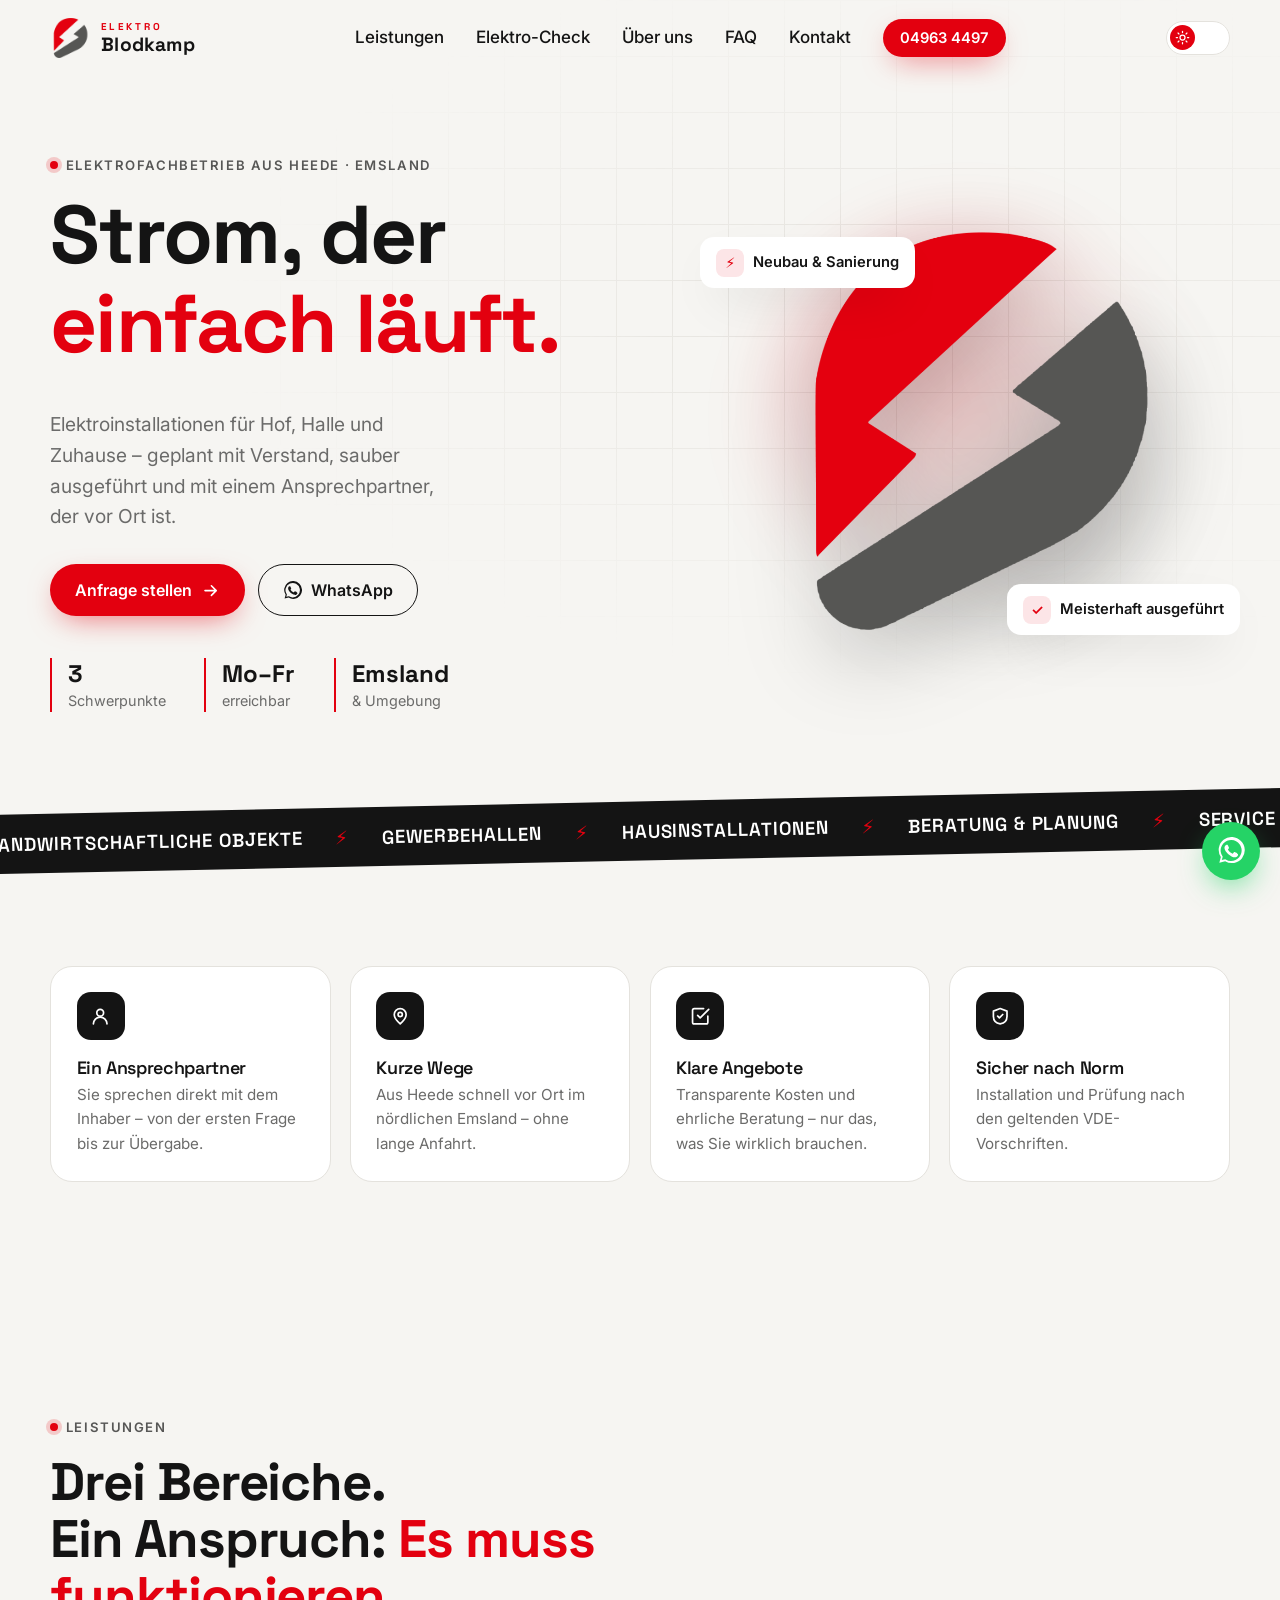
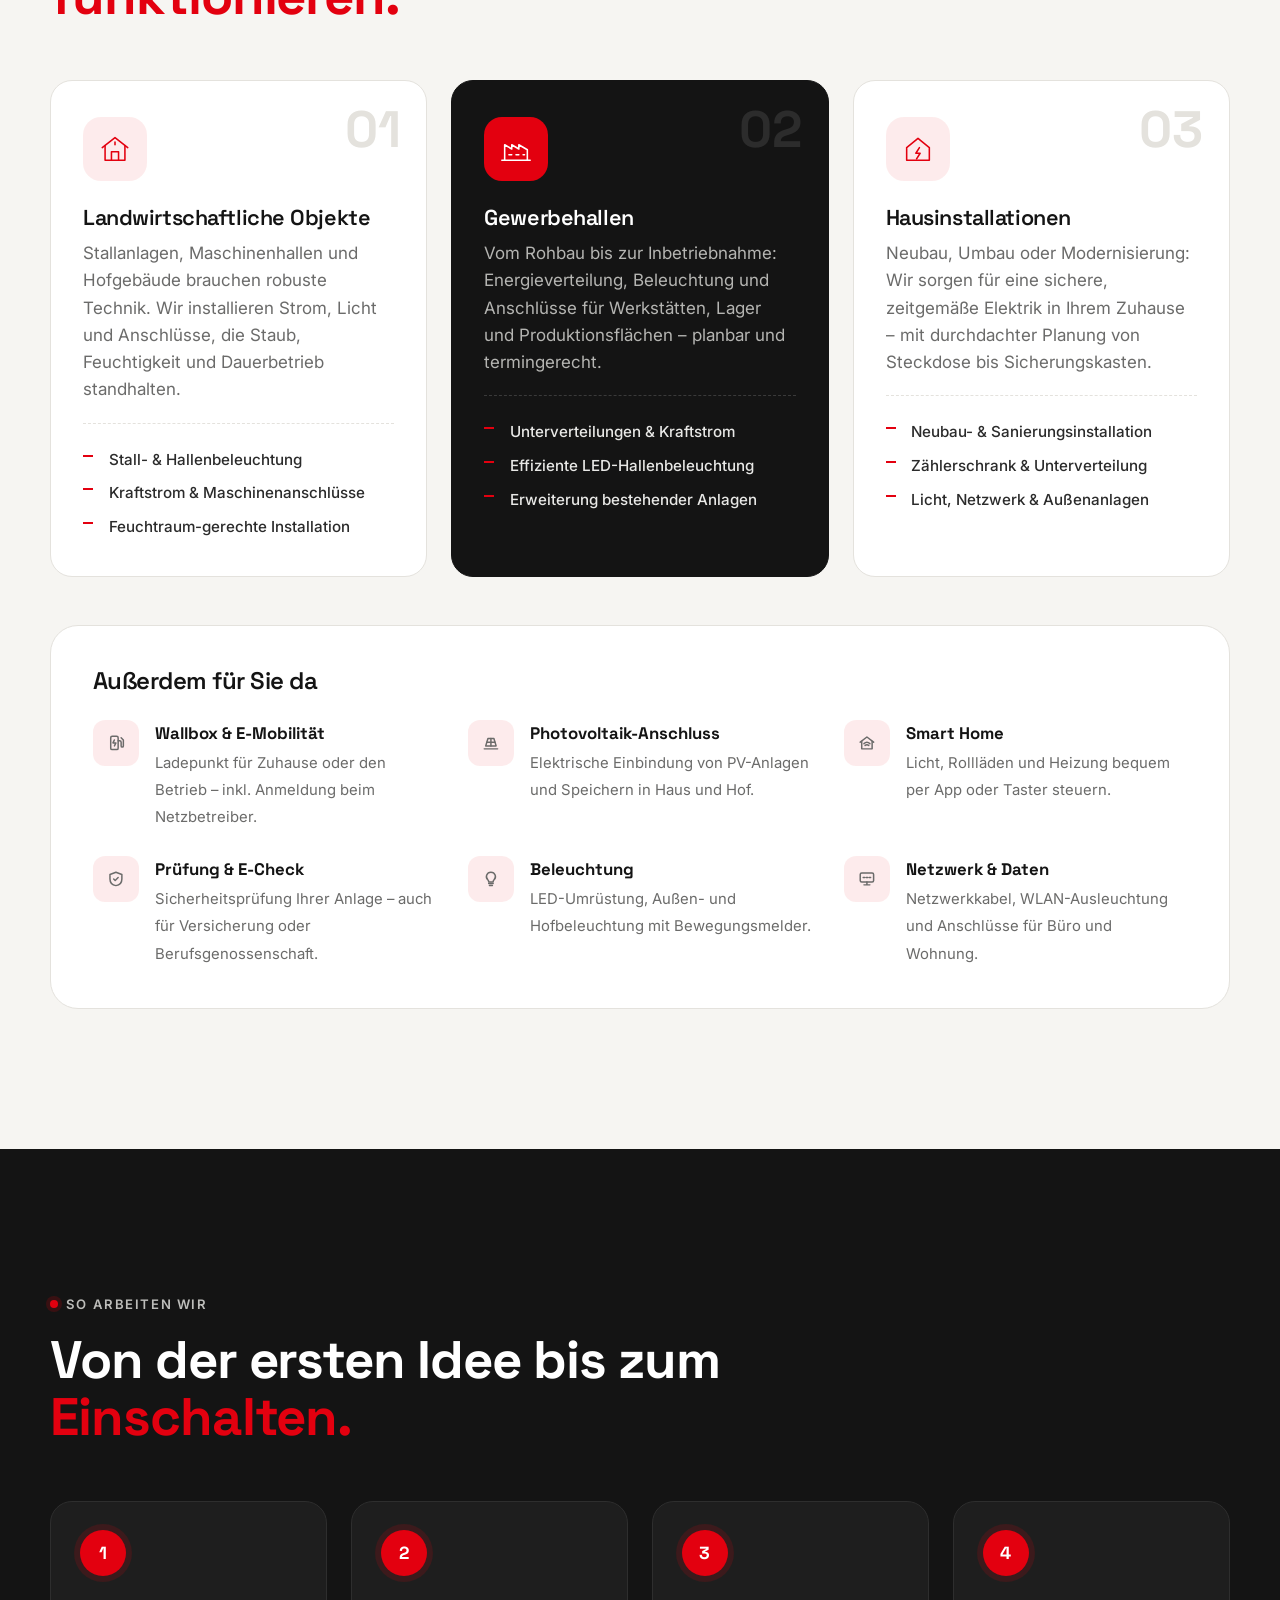
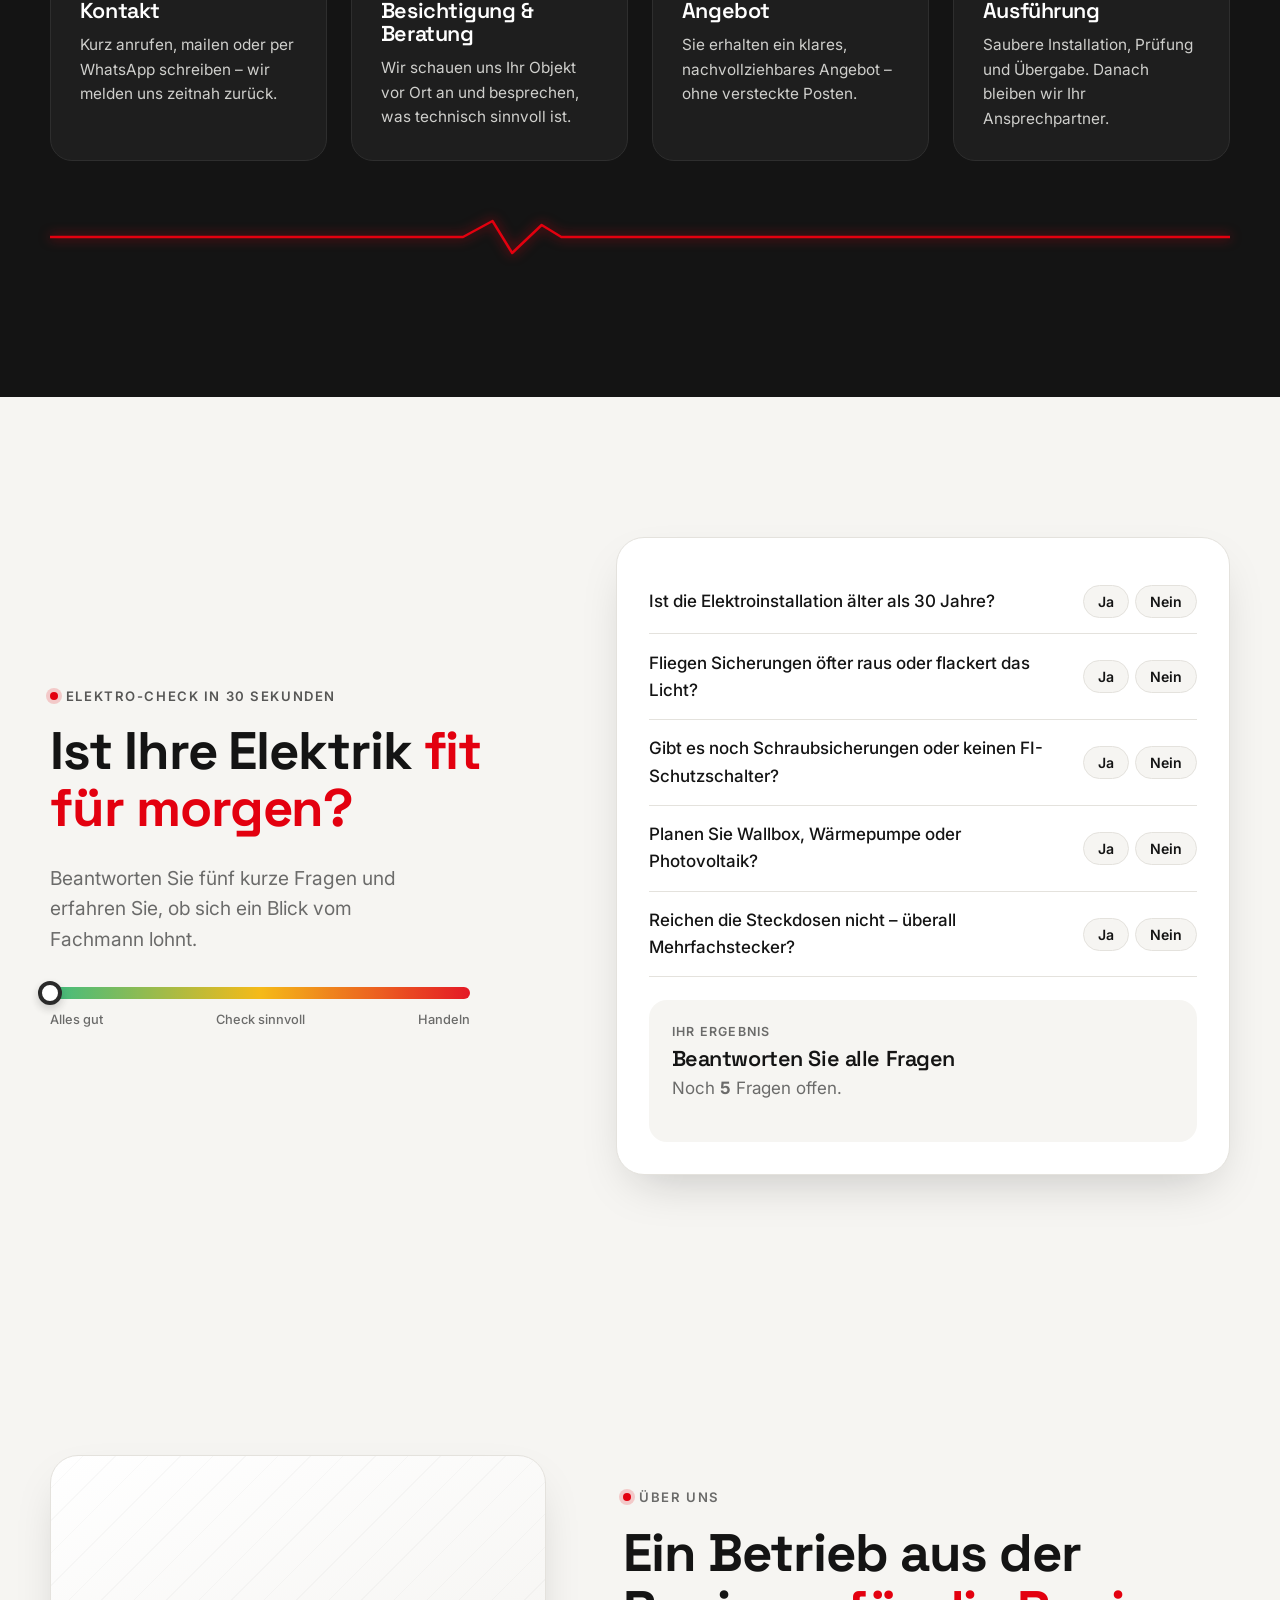
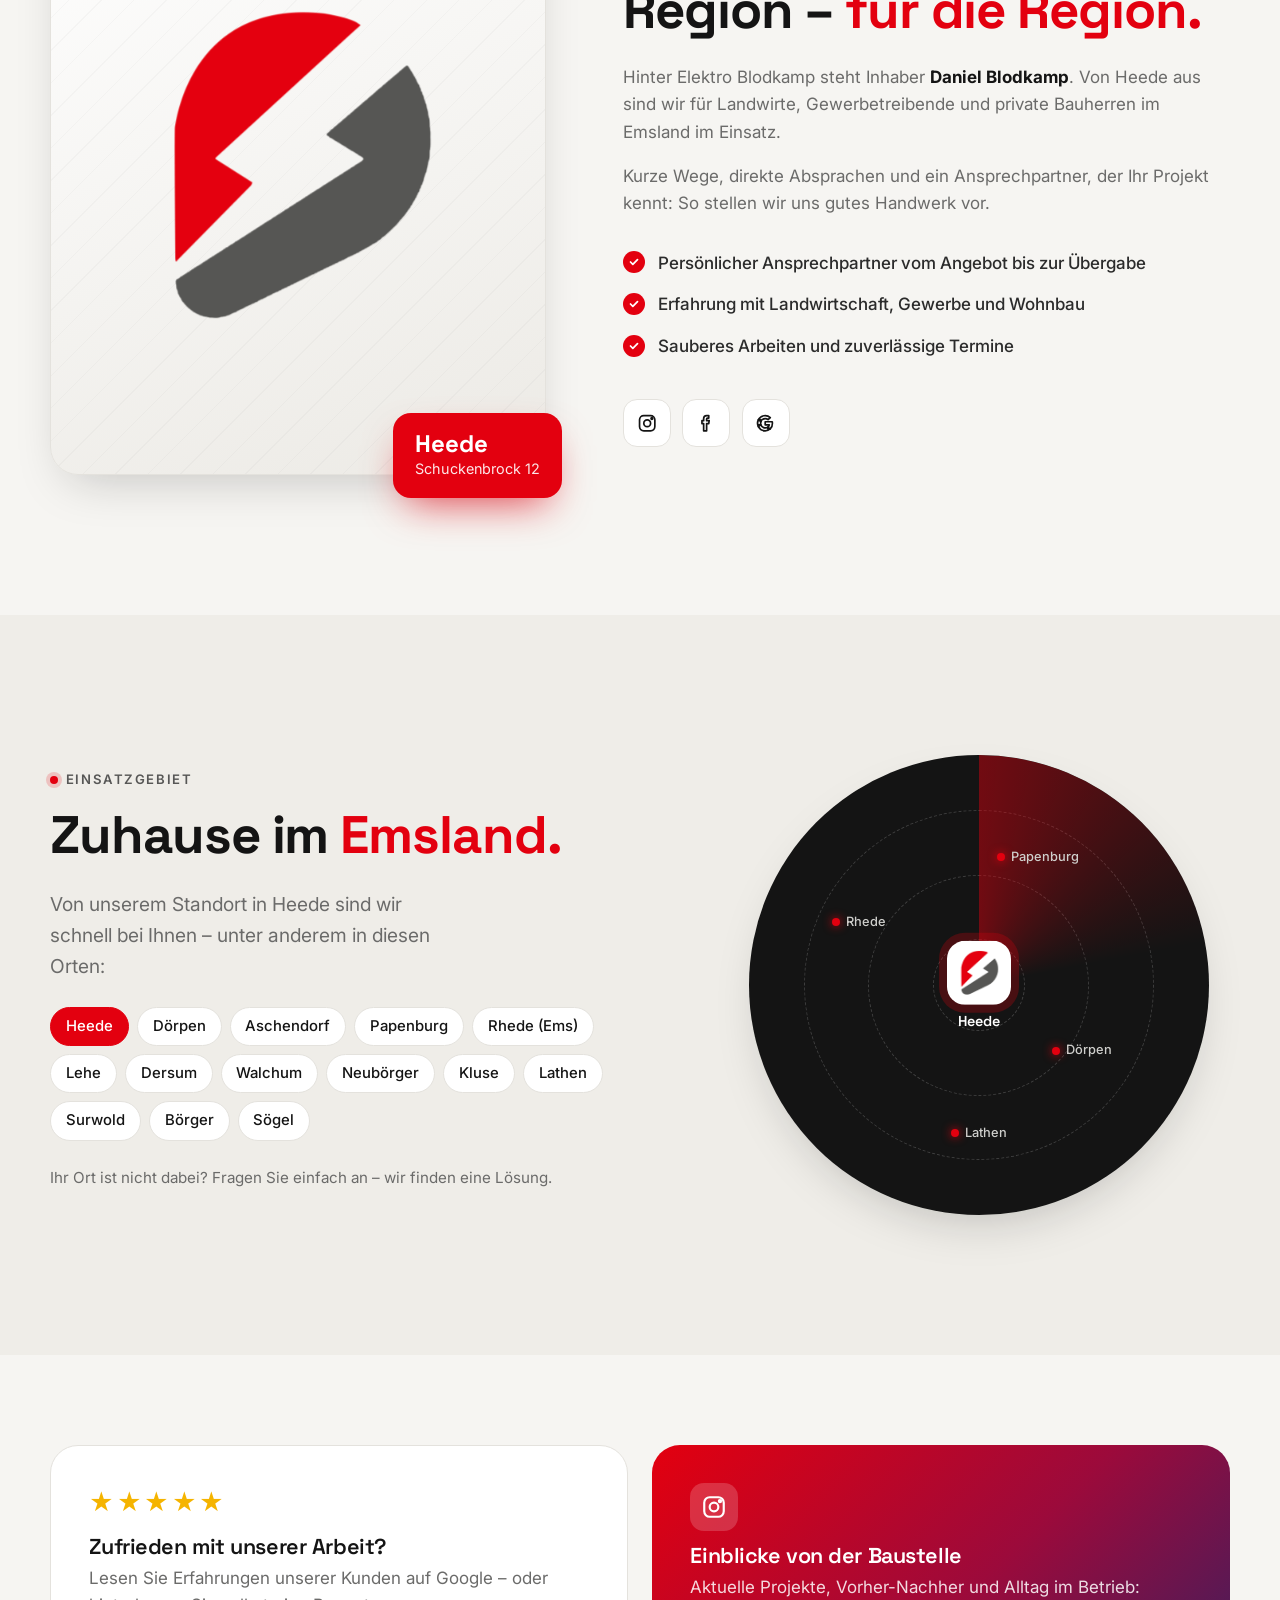
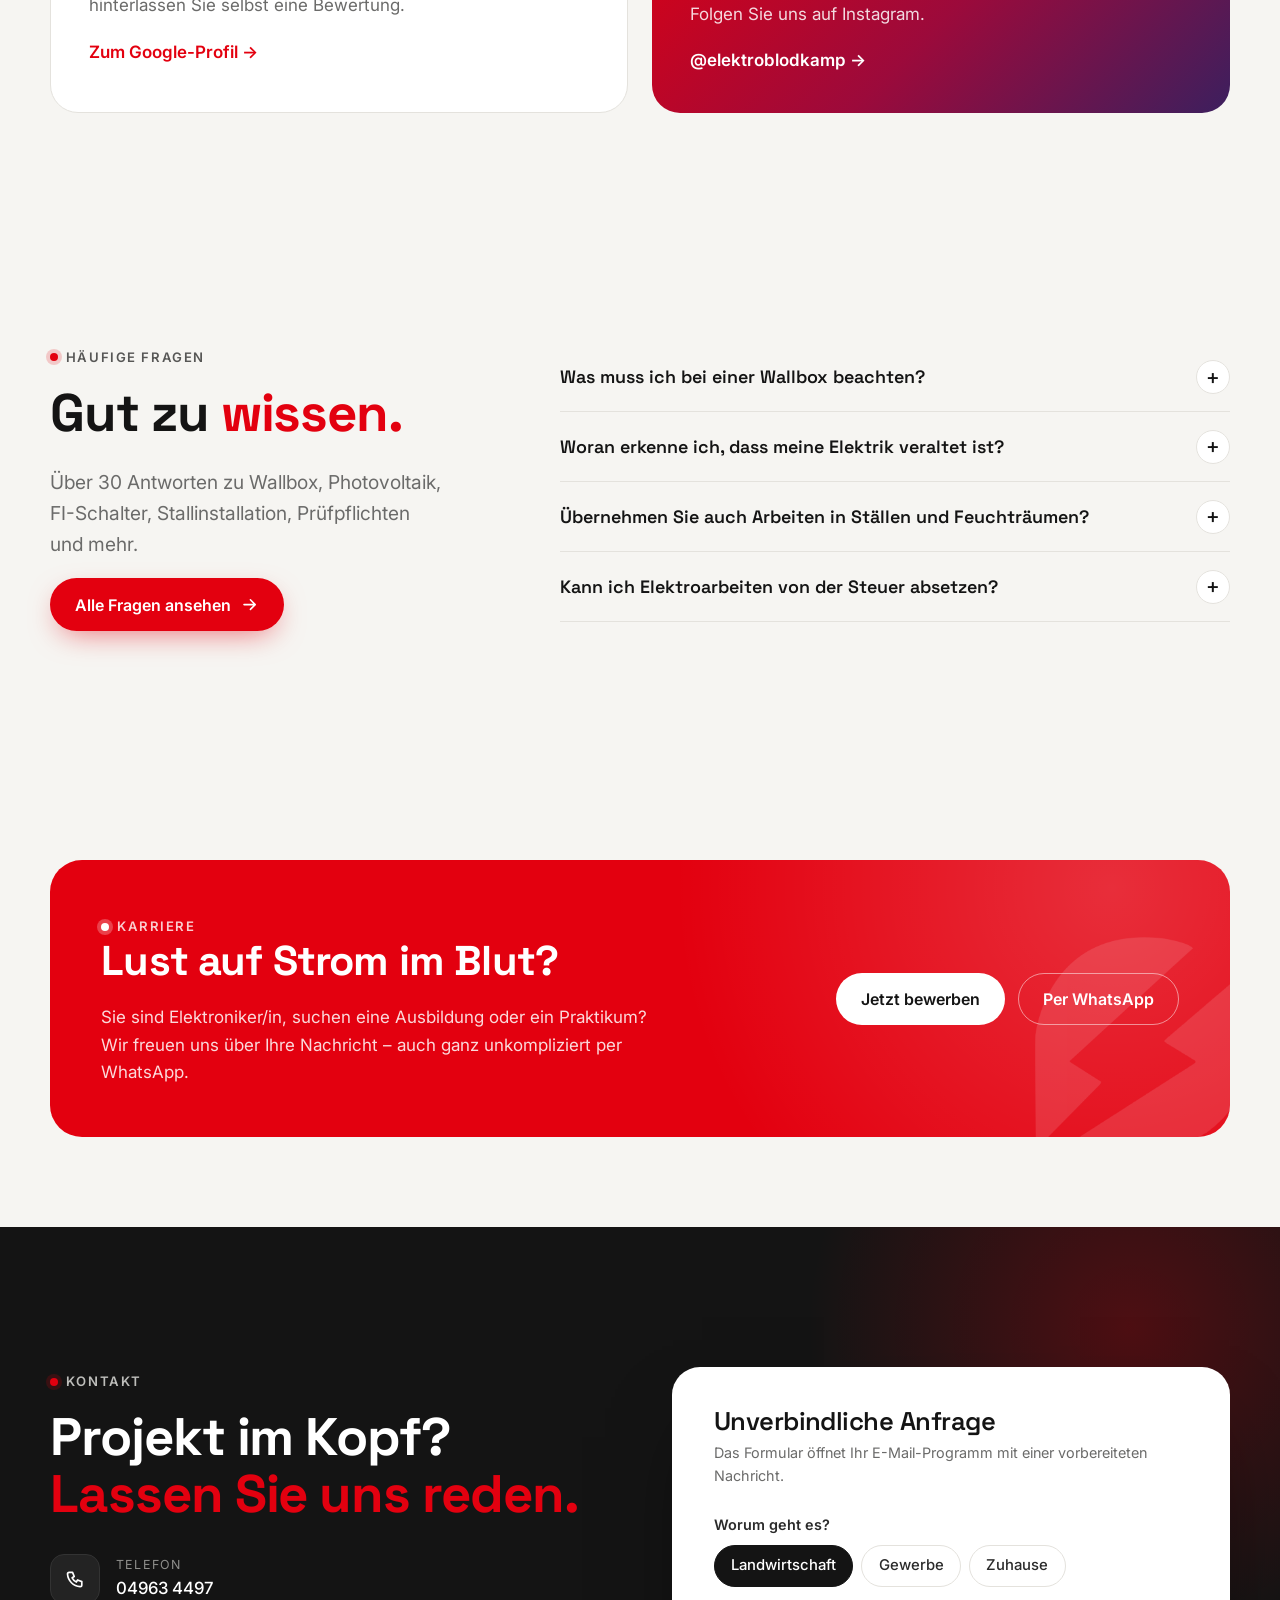
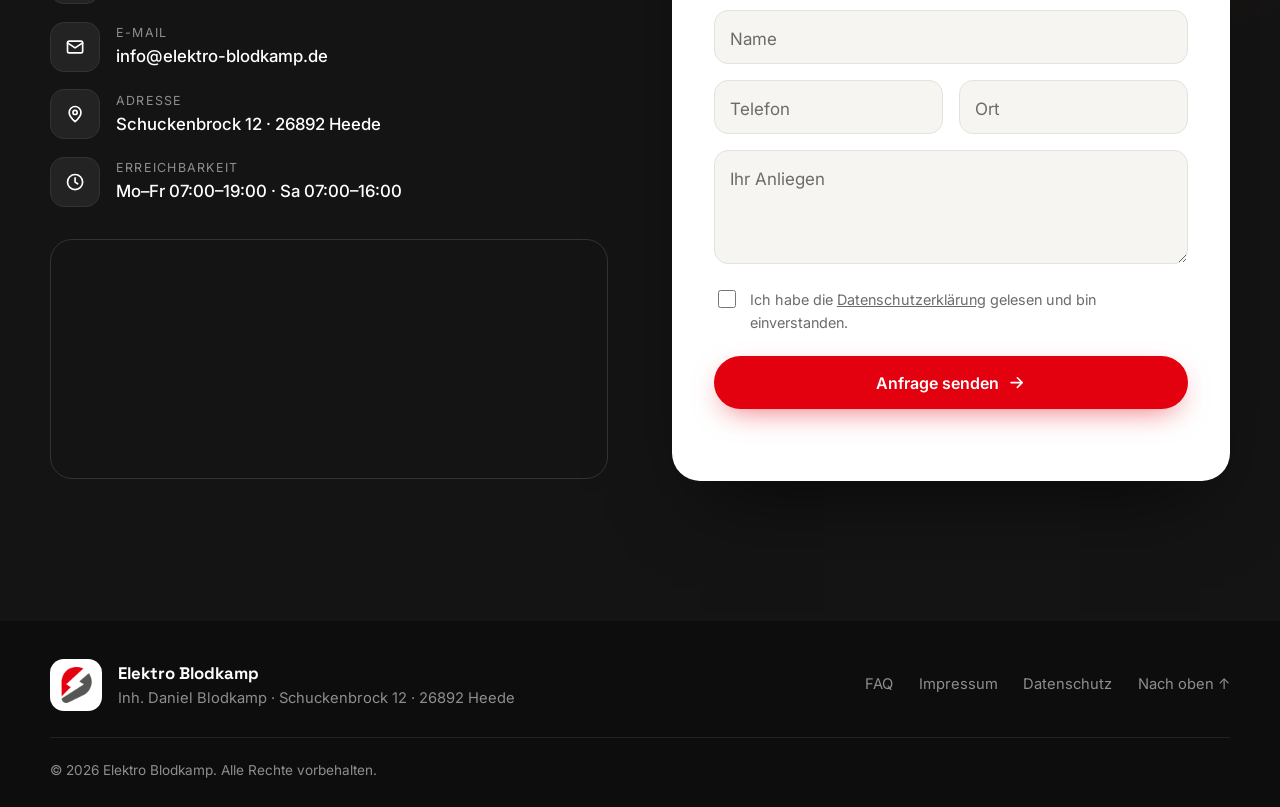
==== commit 9ed0dfb8: "Eigene FAQ-Seite mit Suche, Kategorien und Steckbrief Co-Authored-By: Claude Opus 5.5 <noreply@anthr" ====
--- a/index.html
+++ b/index.html
@@ -6,6 +6,7 @@
   <title>Elektro Blodkamp – Elektroinstallationen in Heede (Emsland)</title>
   <meta name="description" content="Elektro Blodkamp, Inh. Daniel Blodkamp: Elektroinstallationen für Landwirtschaft, Gewerbehallen und Wohnhäuser in Heede und im Emsland.">
   <meta name="theme-color" content="#E3000F">
+  <meta name="robots" content="noindex, nofollow">
   <link rel="icon" type="image/png" href="assets/logo.png">
   <link rel="preconnect" href="https://fonts.googleapis.com">
   <link rel="preconnect" href="https://fonts.gstatic.com" crossorigin>
@@ -34,7 +35,7 @@
         <a href="#leistungen">Leistungen</a>
         <a href="#check">Elektro-Check</a>
         <a href="#ueber-uns">Über uns</a>
-        <a href="#faq">FAQ</a>
+        <a href="faq.html">FAQ</a>
         <a href="#kontakt">Kontakt</a>
         <a href="tel:049634497" class="btn btn--small btn--red">04963 4497</a>
       </nav>
@@ -374,34 +375,33 @@
       </div>
     </section>
 
-    <!-- FAQ -->
+    <!-- FAQ-Teaser -->
     <section class="section" id="faq">
       <div class="container faq">
         <div class="faq__head reveal">
           <p class="eyebrow"><span class="dot"></span>Häufige Fragen</p>
           <h2>Gut zu <span class="hl">wissen.</span></h2>
-          <p class="lead">Ihre Frage ist nicht dabei? Rufen Sie uns an unter <a href="tel:049634497" class="inline-link">04963 4497</a>.</p>
+          <p class="lead">Über 30 Antworten zu Wallbox, Photovoltaik, FI-Schalter, Stallinstallation, Prüfpflichten und mehr.</p>
+          <a href="faq.html" class="btn btn--red">Alle Fragen ansehen
+            <svg viewBox="0 0 24 24" aria-hidden="true"><path d="M5 12h14M13 6l6 6-6 6"/></svg>
+          </a>
         </div>
         <div class="faq__list reveal">
           <details>
-            <summary>Arbeiten Sie auch in bewohnten Häusern und Bestandsgebäuden?</summary>
-            <p>Ja. Neben Neubauten modernisieren wir auch bestehende Anlagen – mit möglichst wenig Staub und Unterbrechung für Sie.</p>
+            <summary>Was muss ich bei einer Wallbox beachten?</summary>
+            <p>Wallboxen müssen beim Netzbetreiber angemeldet werden, ab 11 kW Ladeleistung ist zusätzlich eine Genehmigung nötig. Wir prüfen, ob Ihr Hausanschluss geeignet ist, und kümmern uns um die Formalitäten. <a href="faq.html" class="inline-link">Mehr zu Wallbox &amp; PV →</a></p>
           </details>
           <details>
-            <summary>Wie komme ich zu einem Angebot?</summary>
-            <p>Melden Sie sich per Telefon, E-Mail, WhatsApp oder über das Formular. Wir besprechen Ihr Vorhaben, schauen es uns bei Bedarf vor Ort an und erstellen Ihnen anschließend ein verständliches Angebot.</p>
-          </details>
-          <details>
-            <summary>Was muss ich bei einer Wallbox beachten?</summary>
-            <p>Wallboxen müssen beim Netzbetreiber angemeldet werden, ab 11 kW Ladeleistung ist zusätzlich eine Genehmigung nötig. Wir prüfen, ob Ihr Hausanschluss geeignet ist, und kümmern uns um die Formalitäten.</p>
-          </details>
-          <details>
-            <summary>Wie oft sollte eine Elektroanlage geprüft werden?</summary>
-            <p>Für Gewerbe und Landwirtschaft schreiben Berufsgenossenschaften und Versicherer regelmäßige Prüfungen vor (z. B. nach DGUV Vorschrift 3). Privat empfiehlt sich ein Check nach dem Kauf eines älteren Hauses, vor größeren Umbauten oder wenn Auffälligkeiten auftreten.</p>
+            <summary>Woran erkenne ich, dass meine Elektrik veraltet ist?</summary>
+            <p>Schraubsicherungen, fehlender FI-Schutzschalter, Steckdosen ohne Schutzkontakt oder häufig auslösende Sicherungen sind typische Anzeichen. Machen Sie den <a href="#check" class="inline-link">Elektro-Check</a> oder lesen Sie <a href="faq.html" class="inline-link">weitere Antworten →</a></p>
           </details>
           <details>
             <summary>Übernehmen Sie auch Arbeiten in Ställen und Feuchträumen?</summary>
-            <p>Ja – landwirtschaftliche Objekte sind einer unserer Schwerpunkte. Wir setzen dort Material ein, das für Feuchtigkeit, Staub und aggressive Stallluft ausgelegt ist.</p>
+            <p>Ja – landwirtschaftliche Objekte sind einer unserer Schwerpunkte. Wir setzen dort Material ein, das für Feuchtigkeit, Staub und aggressive Stallluft ausgelegt ist. <a href="faq.html" class="inline-link">Mehr zu Landwirtschaft &amp; Gewerbe →</a></p>
+          </details>
+          <details>
+            <summary>Kann ich Elektroarbeiten von der Steuer absetzen?</summary>
+            <p>Als Privatperson meist ja: 20 % der Arbeitskosten, bis zu 1.200 € pro Jahr (§ 35a EStG). <a href="faq.html" class="inline-link">Alle Details →</a></p>
           </details>
         </div>
       </div>
@@ -504,6 +504,7 @@
         </div>
       </div>
       <nav class="footer__links" aria-label="Rechtliches">
+        <a href="faq.html">FAQ</a>
         <a href="impressum.html">Impressum</a>
         <a href="datenschutz.html">Datenschutz</a>
         <a href="#top">Nach oben ↑</a>
--- a/styles.css
+++ b/styles.css
@@ -489,6 +489,58 @@
 .career p { margin: 0; }
 .career__cta { display: flex; gap: .8rem; flex-wrap: wrap; position: relative; z-index: 1; }
 
+/* FAQ-Seite */
+.faq-hero { position: relative; padding: 150px 0 40px; overflow: hidden; }
+.faq-hero__inner { position: relative; }
+.faq-hero .lead { max-width: 52ch; }
+.faq-search {
+  position: relative; max-width: 620px; margin: 2rem 0 1.4rem;
+}
+.faq-search svg { position: absolute; left: 1.2rem; top: 50%; transform: translateY(-50%); color: var(--muted); }
+.faq-search input {
+  width: 100%; font: 500 1.05rem var(--font-body); color: var(--ink);
+  padding: 1.05rem 1.2rem 1.05rem 3.2rem; border-radius: 999px;
+  border: 1.5px solid var(--line); background: var(--surface); box-shadow: var(--shadow);
+  transition: border-color .2s;
+}
+.faq-search input:focus { outline: none; border-color: var(--red); }
+.faq-cats { display: flex; flex-wrap: wrap; gap: .5rem; }
+.faq-cats button {
+  font: 600 .9rem var(--font-body); padding: .55em 1.1em; border-radius: 999px; cursor: pointer;
+  border: 1.5px solid var(--line); background: var(--surface); color: var(--ink); transition: .2s;
+}
+.faq-cats button:hover { border-color: var(--red); }
+.faq-cats button.is-on { background: var(--red); border-color: var(--red); color: #fff; }
+
+.section--faqpage { padding-top: 40px; }
+.faq-layout { display: grid; grid-template-columns: 320px 1fr; gap: clamp(2rem, 5vw, 4rem); align-items: start; }
+.profile {
+  position: sticky; top: 100px; background: var(--surface); border: 1px solid var(--line);
+  border-radius: 28px; padding: 1.6rem; box-shadow: var(--shadow);
+}
+.profile__head { display: flex; align-items: center; gap: .9rem; padding-bottom: 1.2rem; border-bottom: 1px solid var(--line); }
+.profile__logo { display: grid; place-items: center; width: 60px; height: 60px; border-radius: 16px; background: var(--bg); flex: none; }
+.profile__logo img { width: 44px; height: 44px; }
+.profile__head strong { display: block; font: 700 1.15rem var(--font-head); color: var(--ink); }
+.profile__head span { font-size: .88rem; color: var(--muted); }
+.profile__list { margin: 1rem 0 1.4rem; display: grid; gap: .8rem; }
+.profile__list div { display: grid; grid-template-columns: 108px 1fr; gap: .6rem; font-size: .93rem; }
+.profile__list dt { color: var(--muted); font-weight: 500; }
+.profile__list dd { margin: 0; color: var(--ink); font-weight: 500; word-break: break-word; }
+.profile__list a { text-decoration: none; }
+.profile__list a:hover { color: var(--red); }
+.profile__cta { display: grid; gap: .6rem; margin-bottom: 1.2rem; }
+
+.faq-group { margin-bottom: 3rem; scroll-margin-top: 100px; }
+.faq-group h2 { font-size: clamp(1.4rem, 2.4vw, 1.8rem); display: flex; align-items: center; gap: .8rem; margin-bottom: .6rem; }
+.faq-group__icon {
+  display: grid; place-items: center; width: 42px; height: 42px; border-radius: 12px; flex: none;
+  background: rgba(227, 0, 15, .1); color: var(--red); font-size: 1.1rem;
+}
+.faq-group .faq__list details p a { color: var(--red); font-weight: 500; }
+.faq-group .faq__list details strong { color: var(--ink); }
+.faq-empty { padding: 2rem; border-radius: 20px; background: var(--surface); border: 1px dashed var(--line); color: var(--muted); text-align: center; }
+.faq-empty a { color: var(--red); font-weight: 600; }
 /* Legal pages */
 .legal { padding: 140px 0 100px; }
 .legal .container { max-width: 780px; }
@@ -509,6 +561,8 @@
   .extras__grid { grid-template-columns: 1fr 1fr; }
   .check, .area, .faq, .social-band { grid-template-columns: 1fr; }
   .faq__head { position: static; }
+  .faq-layout { grid-template-columns: 1fr; }
+  .profile { position: static; order: 2; }
   .radar { max-width: 360px; }
 }
 @media (max-width: 760px) {
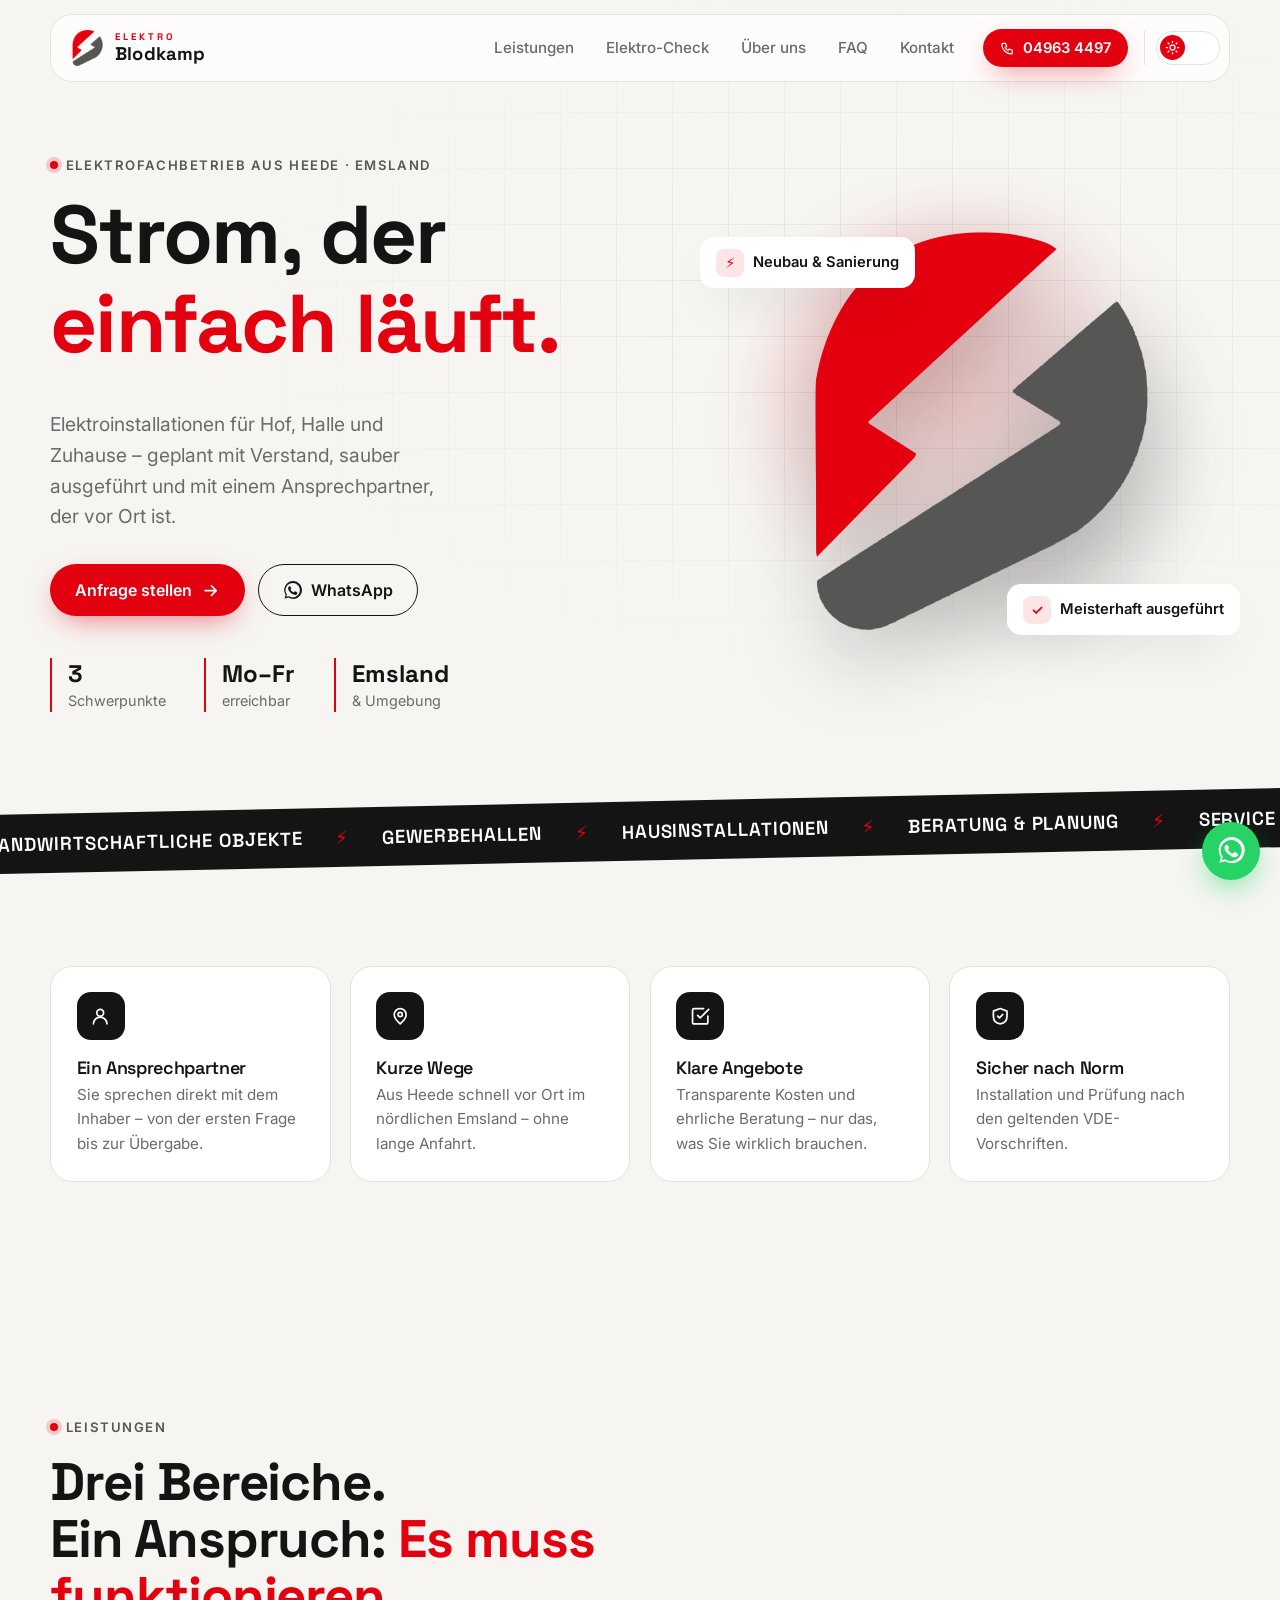
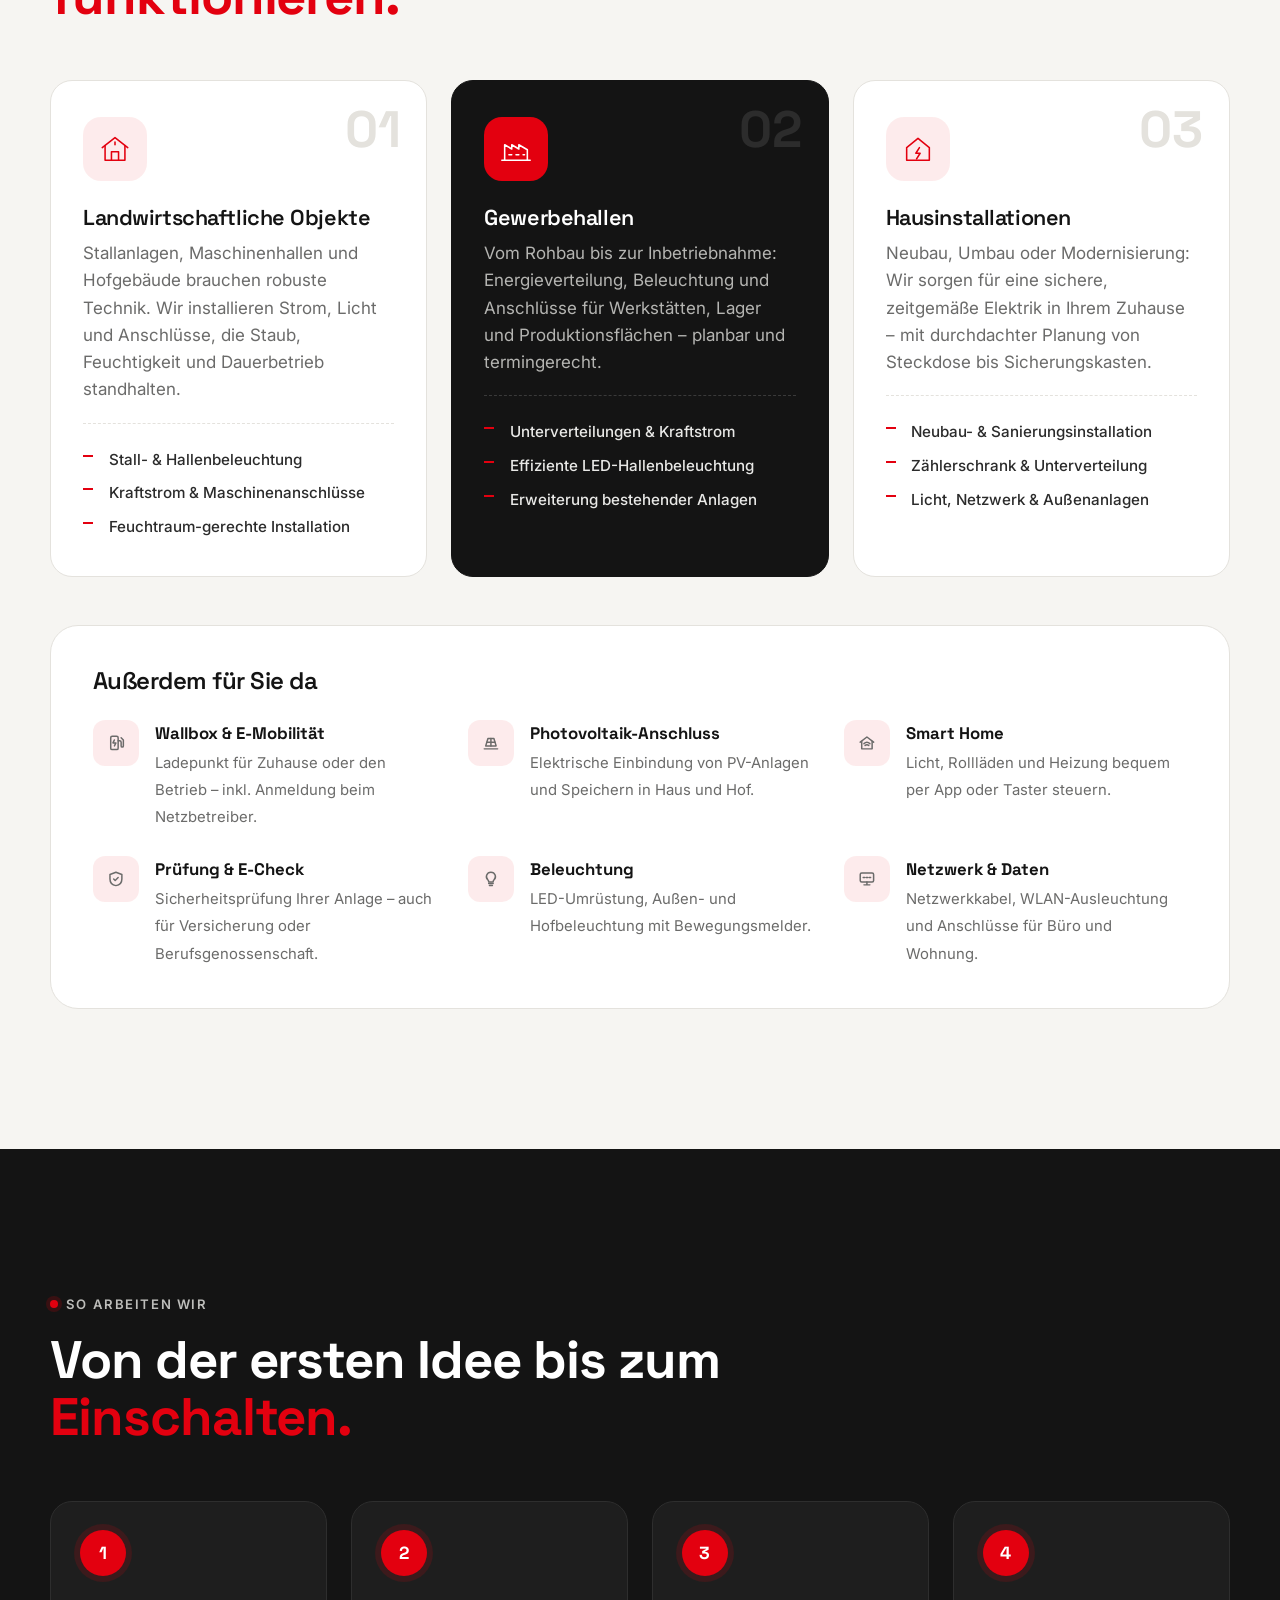
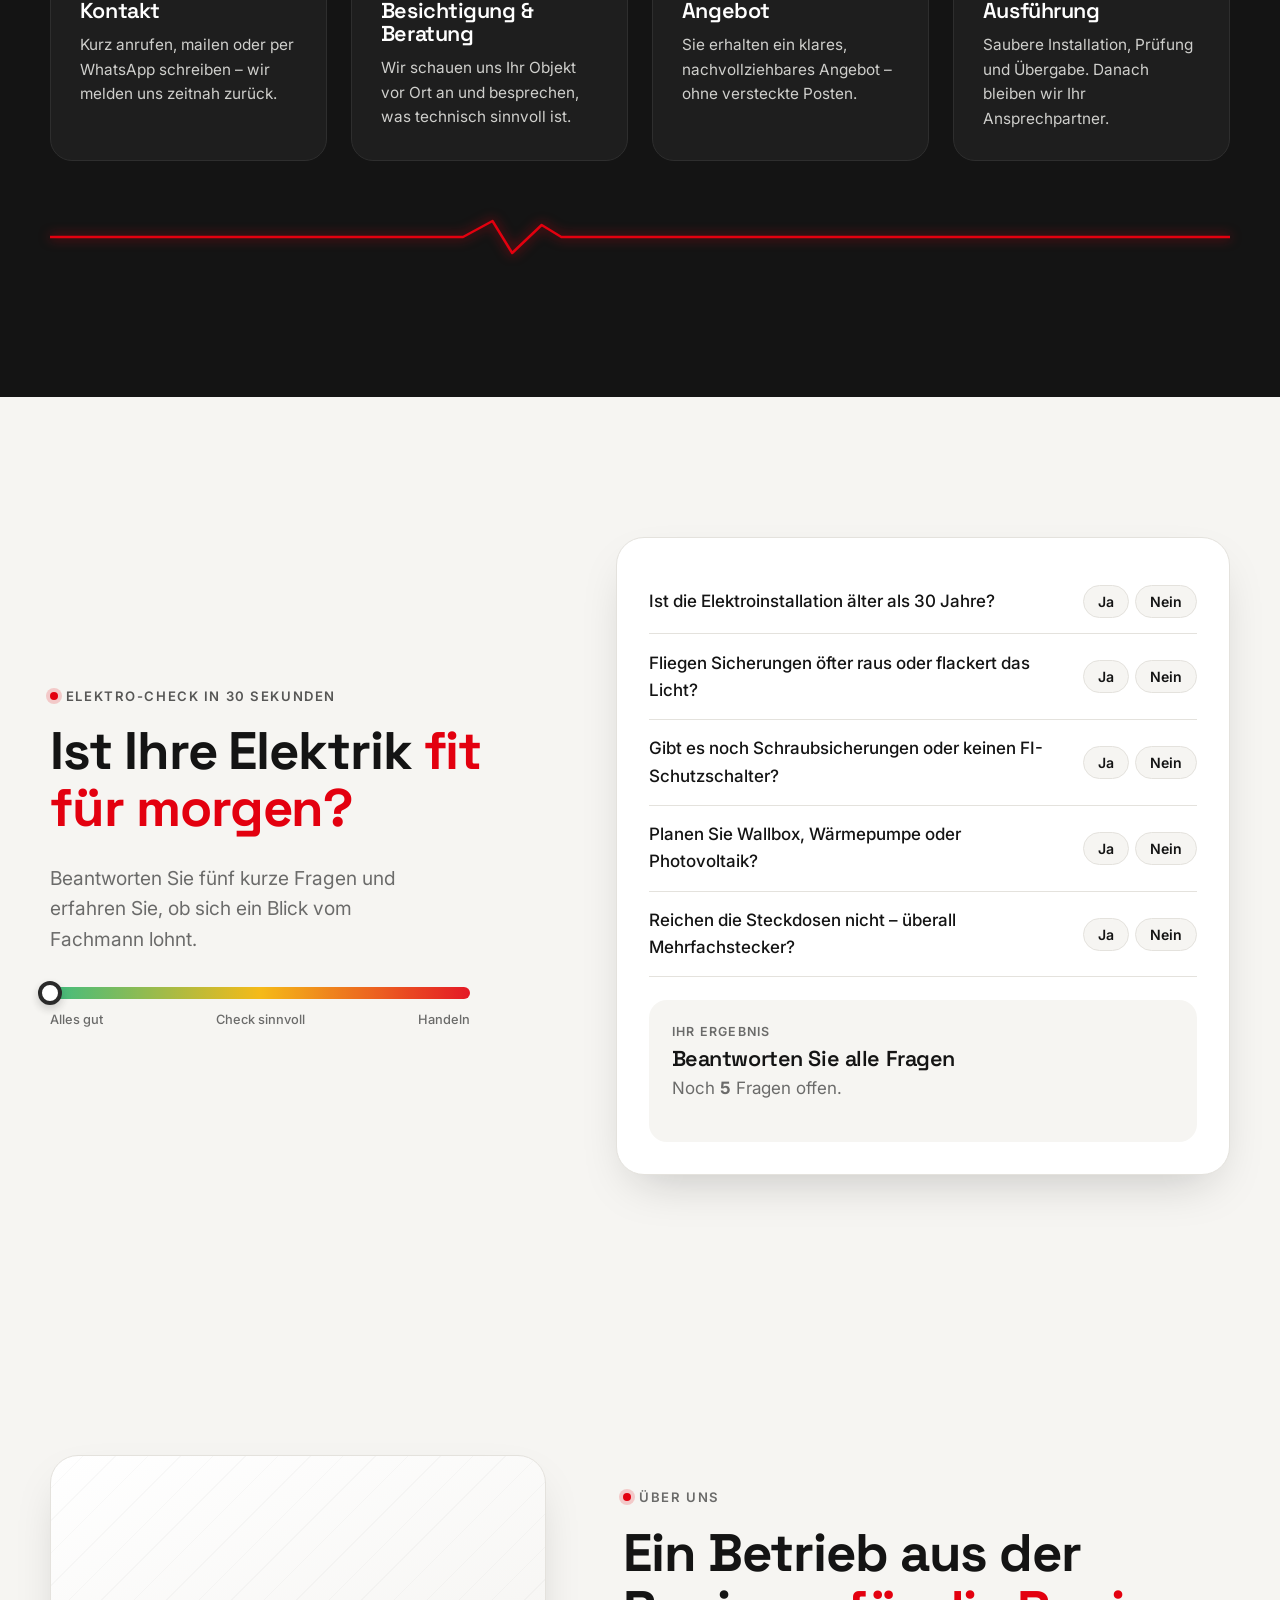
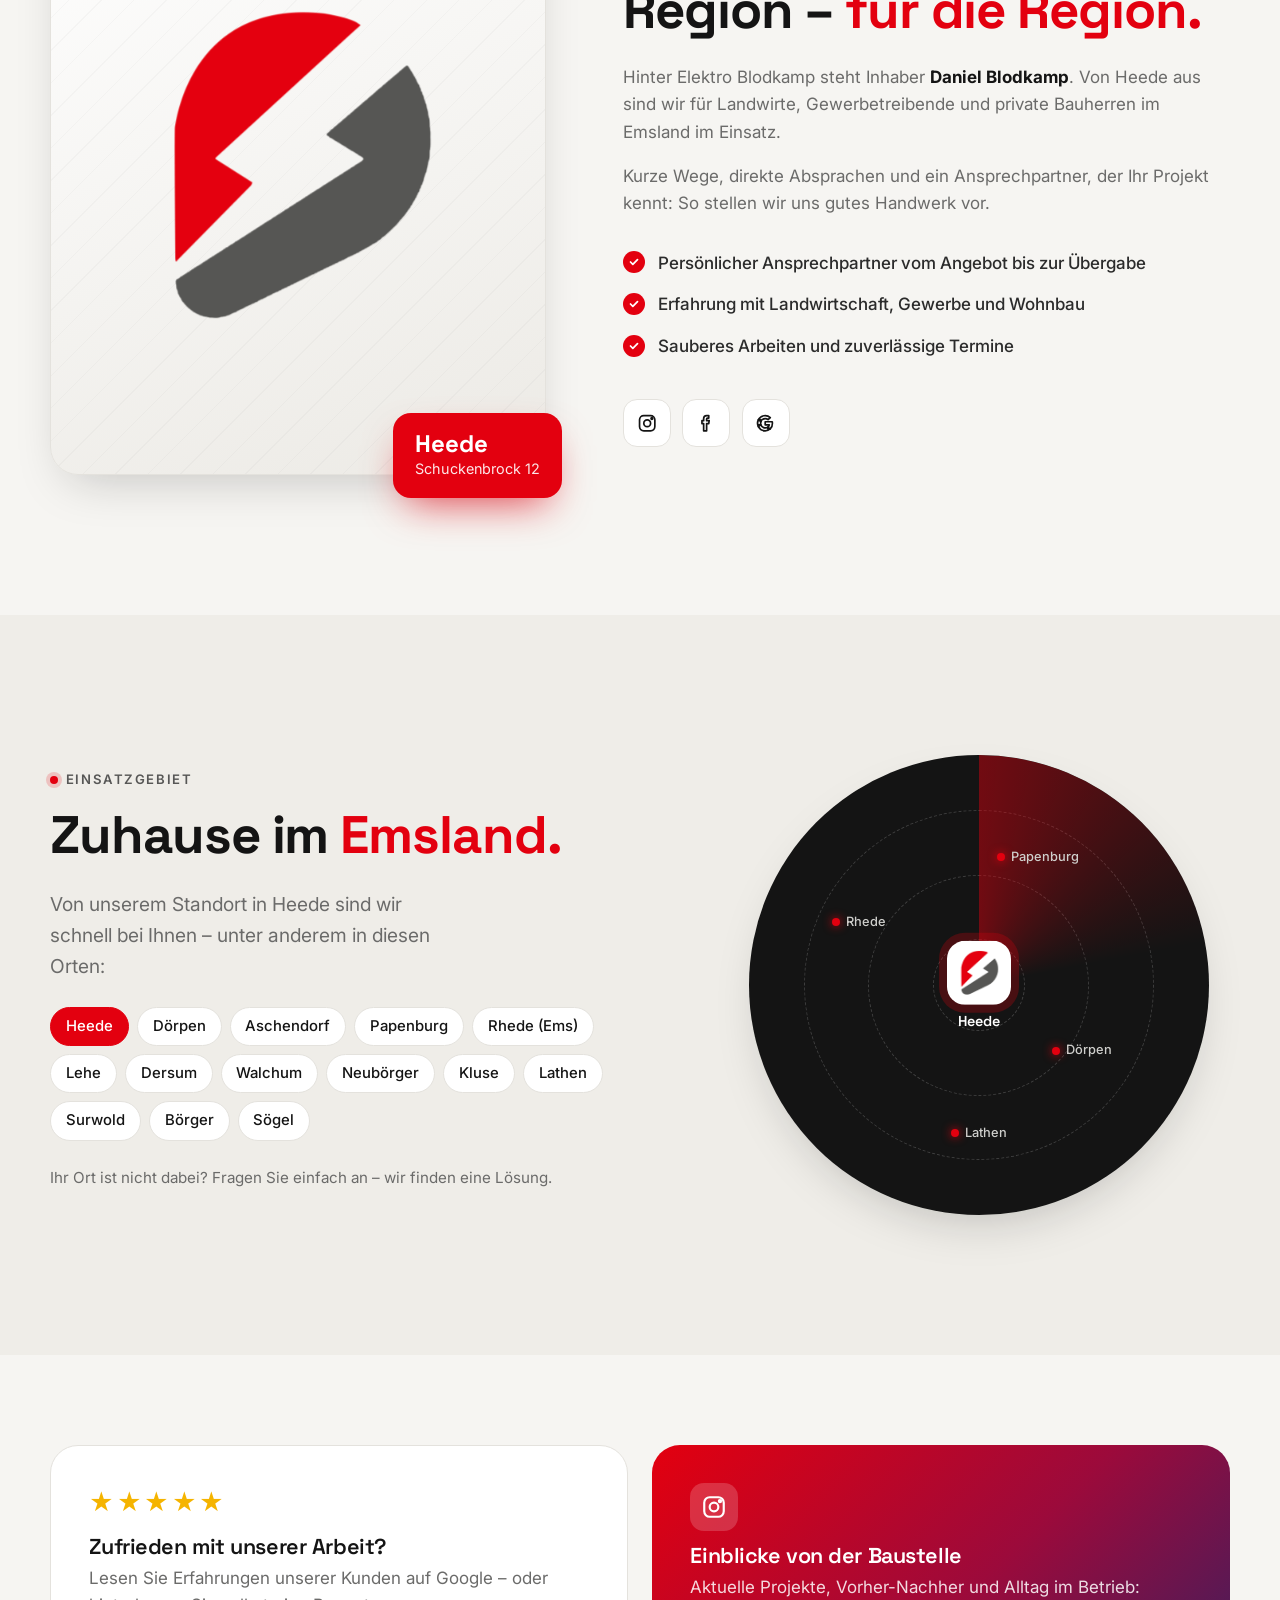
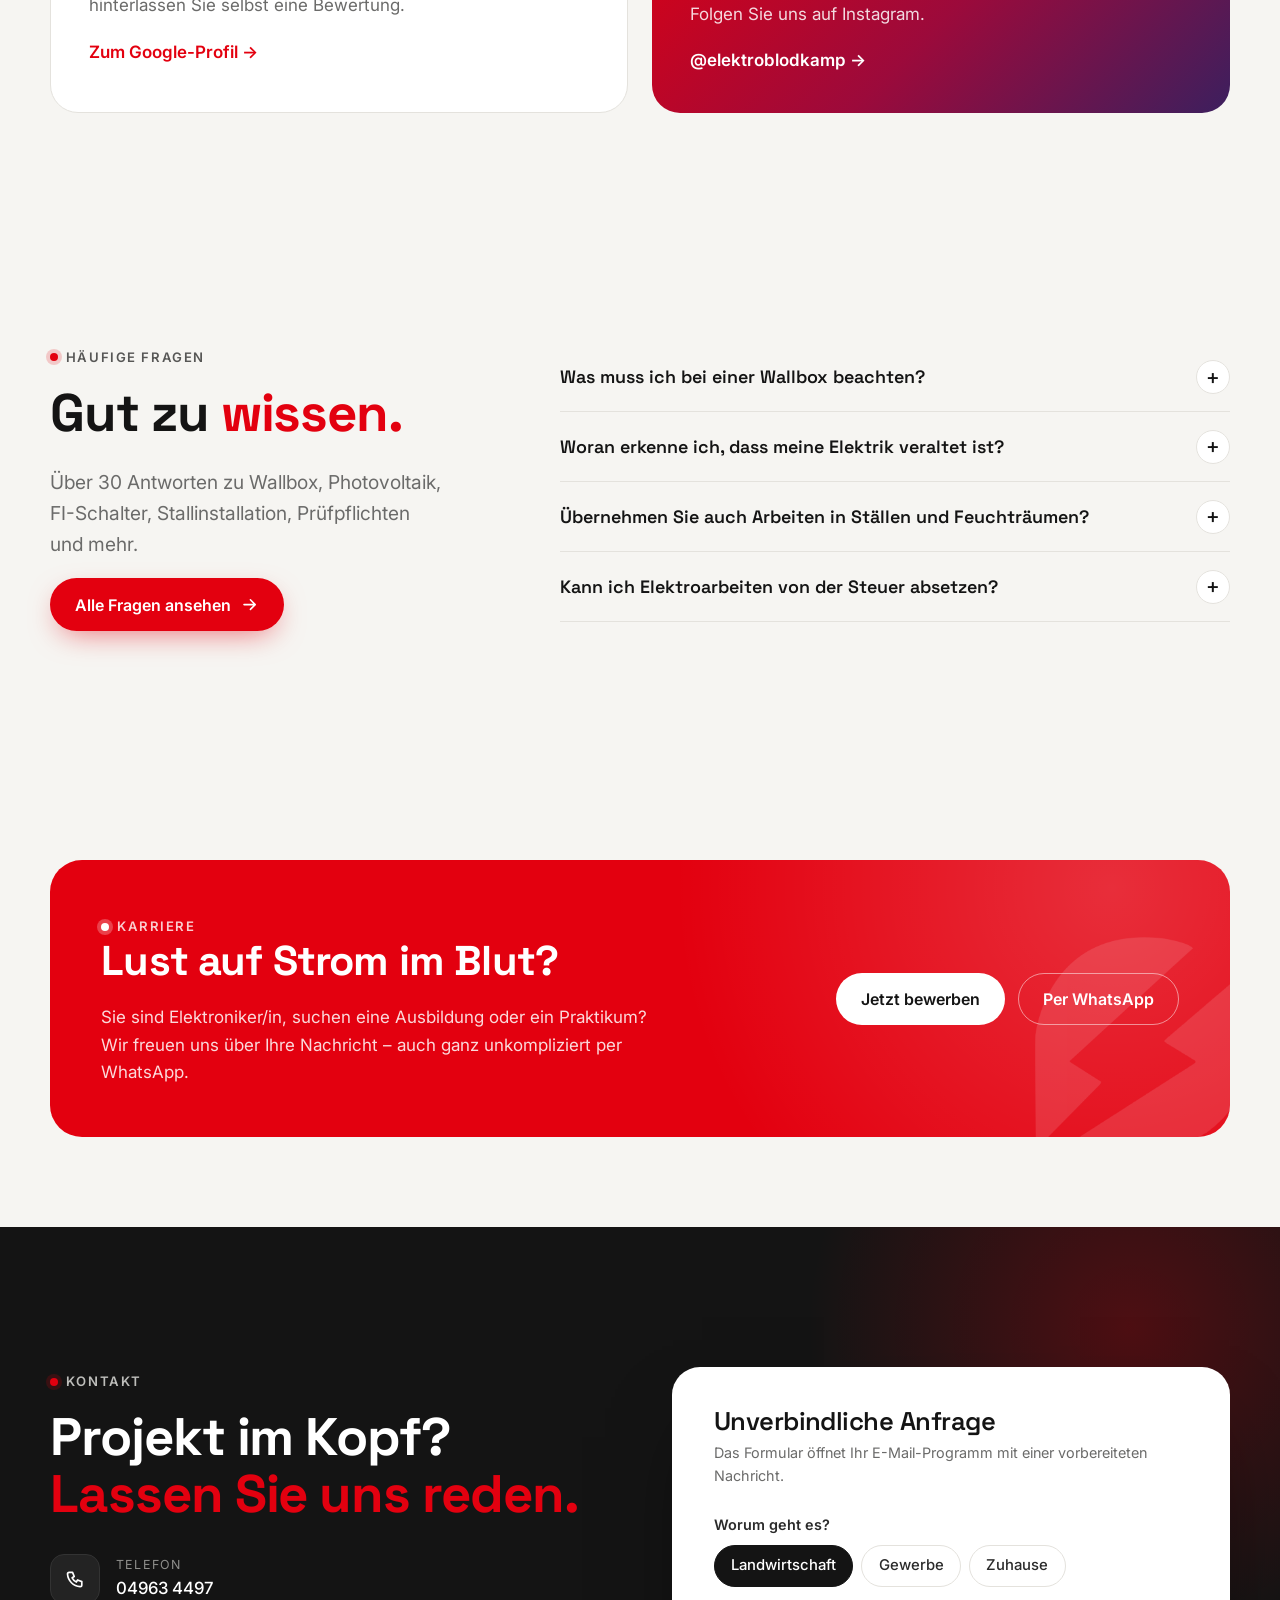
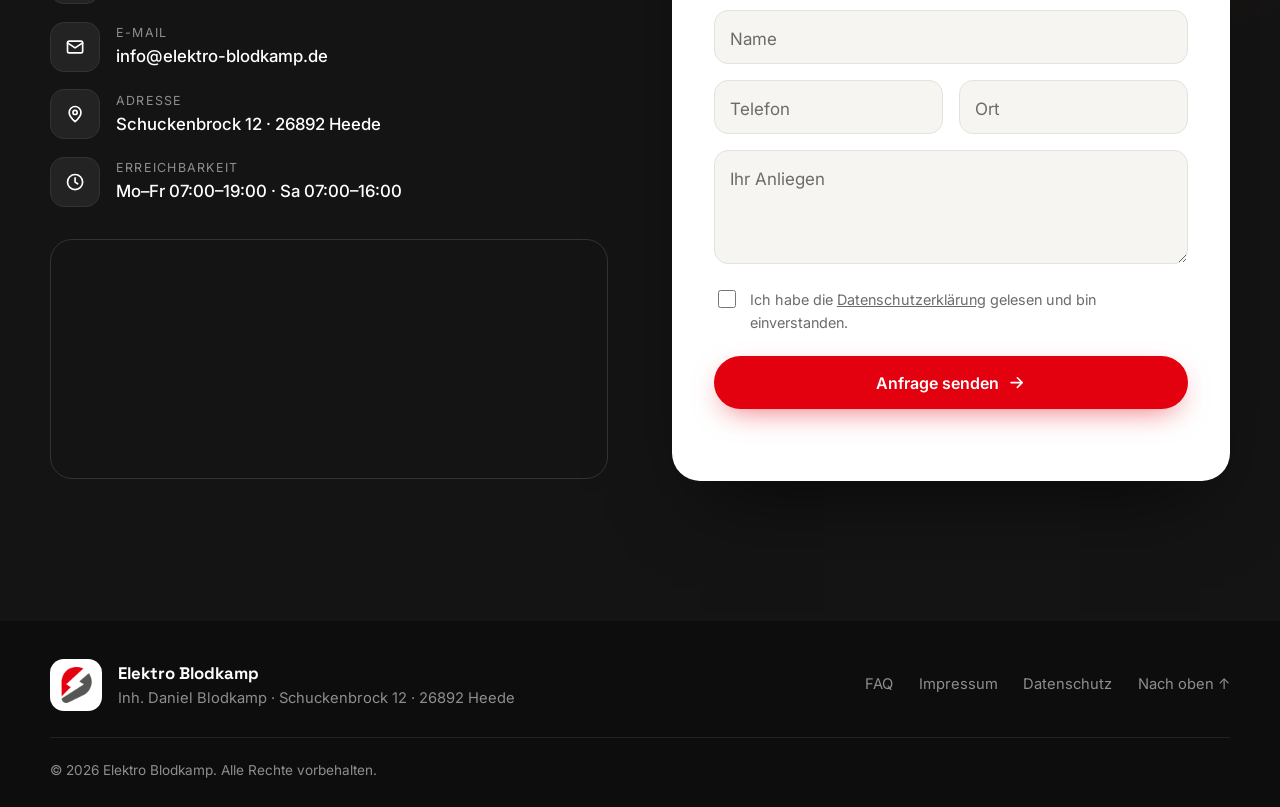
==== commit e4d043df: "Navigationsleiste als schwebende Glas-Leiste mit aktivem Abschnitt Co-Authored-By: Claude Opus 5.5 <" ====
--- a/index.html
+++ b/index.html
@@ -37,7 +37,7 @@
         <a href="#ueber-uns">Über uns</a>
         <a href="faq.html">FAQ</a>
         <a href="#kontakt">Kontakt</a>
-        <a href="tel:049634497" class="btn btn--small btn--red">04963 4497</a>
+        <a href="tel:049634497" class="btn btn--small btn--red"><svg viewBox="0 0 24 24" aria-hidden="true"><path d="M5 4h4l2 5-2.5 1.5a11 11 0 0 0 5 5L15 13l5 2v4a2 2 0 0 1-2 2A16 16 0 0 1 3 6a2 2 0 0 1 2-2"/></svg>04963 4497</a>
       </nav>
       <div class="nav__actions">
         <button class="theme-toggle" type="button" aria-label="Dunklen Modus aktivieren" aria-pressed="false">
--- a/styles.css
+++ b/styles.css
@@ -12,7 +12,8 @@
   --line: #E4E2DD;
   --night: #141414;
   --on-ink: #FFFFFF;
-  --nav-bg: rgba(246, 245, 242, .82);
+  --nav-bg: rgba(255, 255, 255, .72);
+  --hover: rgba(20, 20, 20, .06);
   --soft: #EFEDE8;
   --field-focus: #FFFFFF;
   --about-a: #FFFFFF;
@@ -39,7 +40,8 @@
   --line: #2A2A2D;
   --night: #050506;
   --ink-2: #141416;
-  --nav-bg: rgba(14, 14, 15, .82);
+  --nav-bg: rgba(24, 24, 26, .72);
+  --hover: rgba(255, 255, 255, .08);
   --soft: #131315;
   --field-focus: #1F1F22;
   --about-a: #1E1E21;
@@ -118,23 +120,37 @@
 
 /* ===== Nav ===== */
 .nav {
-  position: fixed; inset: 0 0 auto; z-index: 50;
-  transition: background .3s, box-shadow .3s, backdrop-filter .3s;
-}
-.nav.is-scrolled { background: var(--nav-bg); backdrop-filter: blur(14px); box-shadow: 0 1px 0 var(--line); }
-.nav__inner { display: flex; align-items: center; justify-content: space-between; height: 76px; }
-.brand { display: flex; align-items: center; gap: .7rem; text-decoration: none; }
-.brand img { width: 40px; height: 40px; }
-.brand__text { font: 700 1.2rem/1 var(--font-head); color: var(--ink); letter-spacing: .01em; display: flex; flex-direction: column; }
-.brand__text small { font-size: .62rem; letter-spacing: .32em; text-transform: uppercase; color: var(--red); margin-bottom: 3px; }
-.nav__links { display: flex; align-items: center; gap: 2rem; }
-.nav__links a:not(.btn) { text-decoration: none; font-weight: 500; color: var(--ink); position: relative; }
-.nav__links a:not(.btn)::after {
-  content: ""; position: absolute; left: 0; right: 100%; bottom: -4px; height: 2px; background: var(--red);
-  transition: right .3s var(--ease);
-}
-.nav__links a:not(.btn):hover::after { right: 0; }
-.nav__actions { display: flex; align-items: center; gap: .6rem; }
+  position: fixed; inset: 0 0 auto; z-index: 50; padding-top: 14px;
+  transition: padding .35s var(--ease);
+}
+.nav__inner {
+  position: relative; display: flex; align-items: center; justify-content: space-between; gap: 1rem;
+  height: 68px; padding: 0 .55rem 0 1.1rem; border-radius: 22px;
+  background: var(--nav-bg); border: 1px solid var(--line);
+  backdrop-filter: blur(16px) saturate(1.4); -webkit-backdrop-filter: blur(16px) saturate(1.4);
+  transition: height .35s var(--ease), box-shadow .35s, border-color .35s, background .35s;
+}
+.nav.is-scrolled { padding-top: 10px; }
+.nav.is-scrolled .nav__inner { height: 60px; box-shadow: 0 18px 40px -22px rgba(0, 0, 0, .35); }
+.brand { display: flex; align-items: center; gap: .65rem; text-decoration: none; flex: none; }
+.brand img { width: 36px; height: 36px; transition: transform .4s var(--ease); }
+.brand:hover img { transform: rotate(-8deg) scale(1.06); }
+.brand__text { font: 700 1.15rem/1 var(--font-head); color: var(--ink); letter-spacing: .01em; display: flex; flex-direction: column; }
+.brand__text small { font-size: .6rem; letter-spacing: .32em; text-transform: uppercase; color: var(--red); margin-bottom: 3px; }
+.nav__links { display: flex; align-items: center; gap: .2rem; margin-left: auto; }
+.nav__links a:not(.btn) {
+  position: relative; text-decoration: none; font-weight: 500; font-size: .95rem; color: var(--muted);
+  padding: .55em .95em; border-radius: 999px; transition: color .2s, background .2s;
+}
+.nav__links a:not(.btn):hover { color: var(--ink); background: var(--hover); }
+.nav__links a.is-active, .nav__links a[aria-current="page"] { color: var(--ink); background: var(--hover); }
+.nav__links a.is-active::after, .nav__links a[aria-current="page"]::after {
+  content: ""; position: absolute; left: 50%; bottom: 3px; width: 5px; height: 5px; margin-left: -2.5px;
+  border-radius: 50%; background: var(--red);
+}
+.nav__links .btn { margin-left: .7rem; }
+.nav__links .btn svg { width: 1em; height: 1em; }
+.nav__actions { display: flex; align-items: center; gap: .5rem; padding-left: .7rem; border-left: 1px solid var(--line); height: 34px; }
 .theme-toggle {
   position: relative; width: 64px; height: 34px; border-radius: 999px; cursor: pointer;
   border: 1.5px solid var(--line); background: var(--surface); padding: 0; flex: none;
@@ -567,15 +583,20 @@
 }
 @media (max-width: 760px) {
   .nav__toggle { display: block; }
+  .nav__inner, .nav.is-scrolled .nav__inner { height: 60px; }
   .nav__links {
-    position: fixed; inset: 76px 0 auto; flex-direction: column; align-items: stretch; gap: 0;
-    background: var(--bg); padding: .5rem 16px 1.5rem; box-shadow: 0 20px 30px -20px rgba(0, 0, 0, .3);
-    transform: translateY(-120%); transition: transform .4s var(--ease); z-index: -1;
+    position: absolute; top: calc(100% + 8px); left: 0; right: 0;
+    flex-direction: column; align-items: stretch; gap: .2rem;
+    background: var(--surface); border: 1px solid var(--line); border-radius: 20px;
+    padding: .6rem; box-shadow: 0 30px 50px -25px rgba(0, 0, 0, .45);
+    opacity: 0; visibility: hidden; transform: translateY(-8px) scale(.98); transform-origin: top center;
+    transition: opacity .25s, transform .3s var(--ease), visibility 0s .3s;
   }
-  .nav__links.is-open { transform: none; }
-  .nav__links a:not(.btn) { padding: 1rem 0; border-bottom: 1px solid var(--line); }
-  .nav__links .btn { margin-top: 1rem; }
-  .nav { background: var(--nav-bg); backdrop-filter: blur(14px); }
+  .nav__links.is-open { opacity: 1; visibility: visible; transform: none; transition: opacity .25s, transform .3s var(--ease); }
+  .nav__links a:not(.btn) { padding: .9rem 1rem; border-radius: 14px; font-size: 1rem; color: var(--ink); }
+  .nav__links a.is-active::after, .nav__links a[aria-current="page"]::after { left: auto; right: 1rem; top: 50%; bottom: auto; margin: -2.5px 0 0; }
+  .nav__links .btn { margin: .4rem 0 0; }
+  .nav__actions { border-left: 0; padding-left: 0; }
   .steps, .field-row { grid-template-columns: 1fr; }
   .hero__visual { max-width: 280px; }
   .chip { font-size: .8rem; padding: .5rem .75rem; }
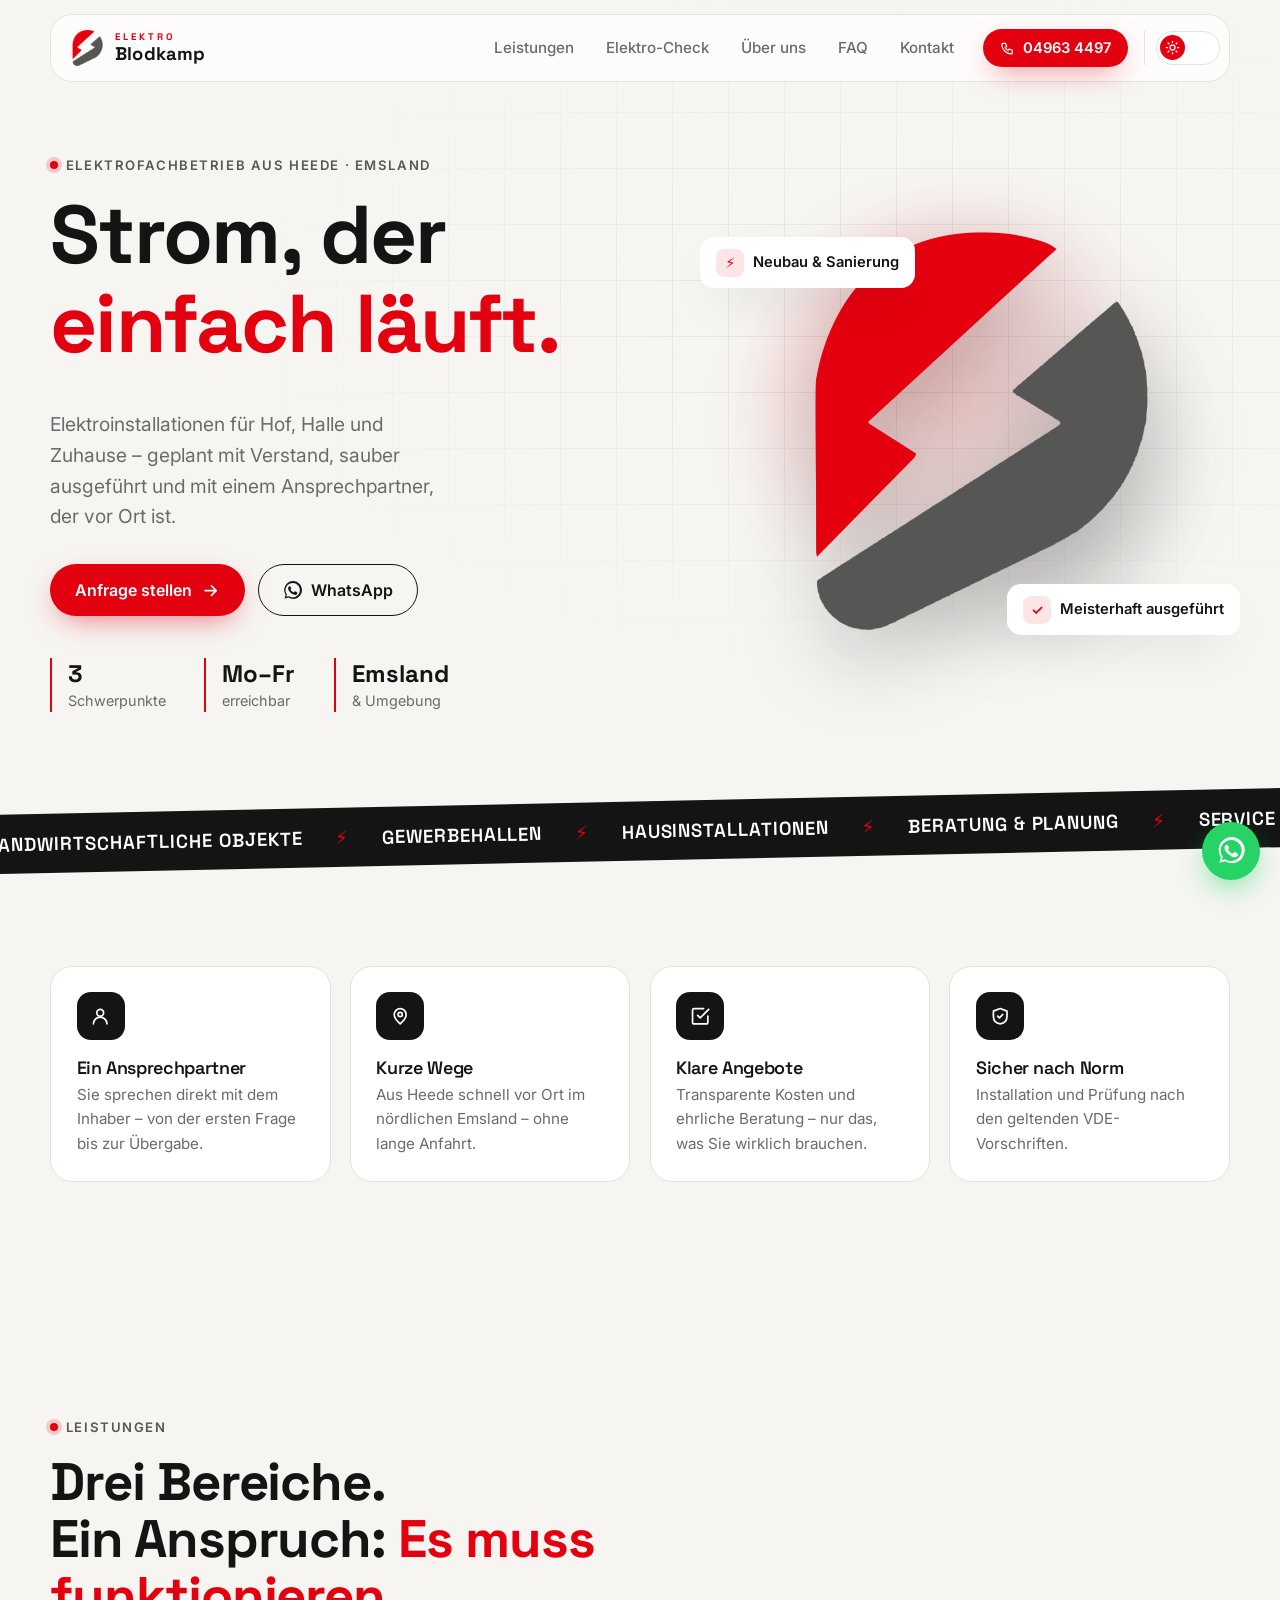
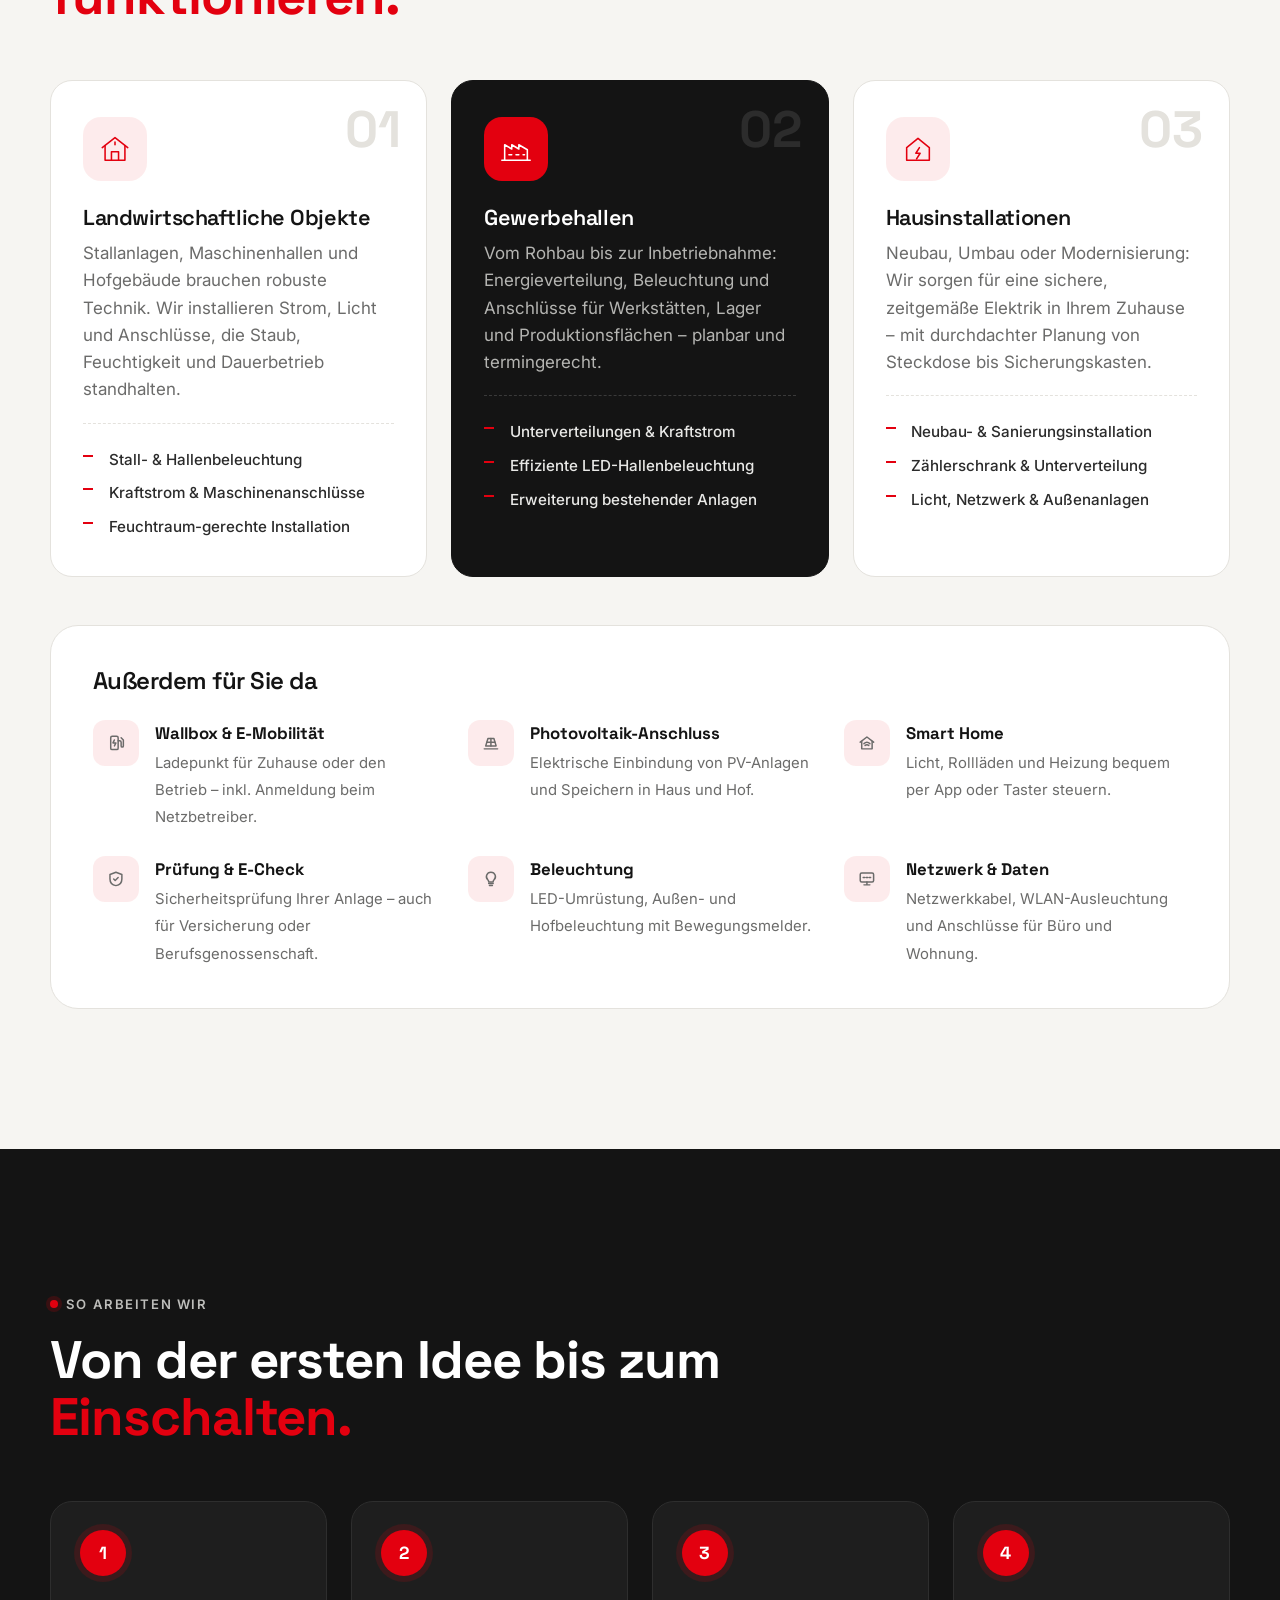
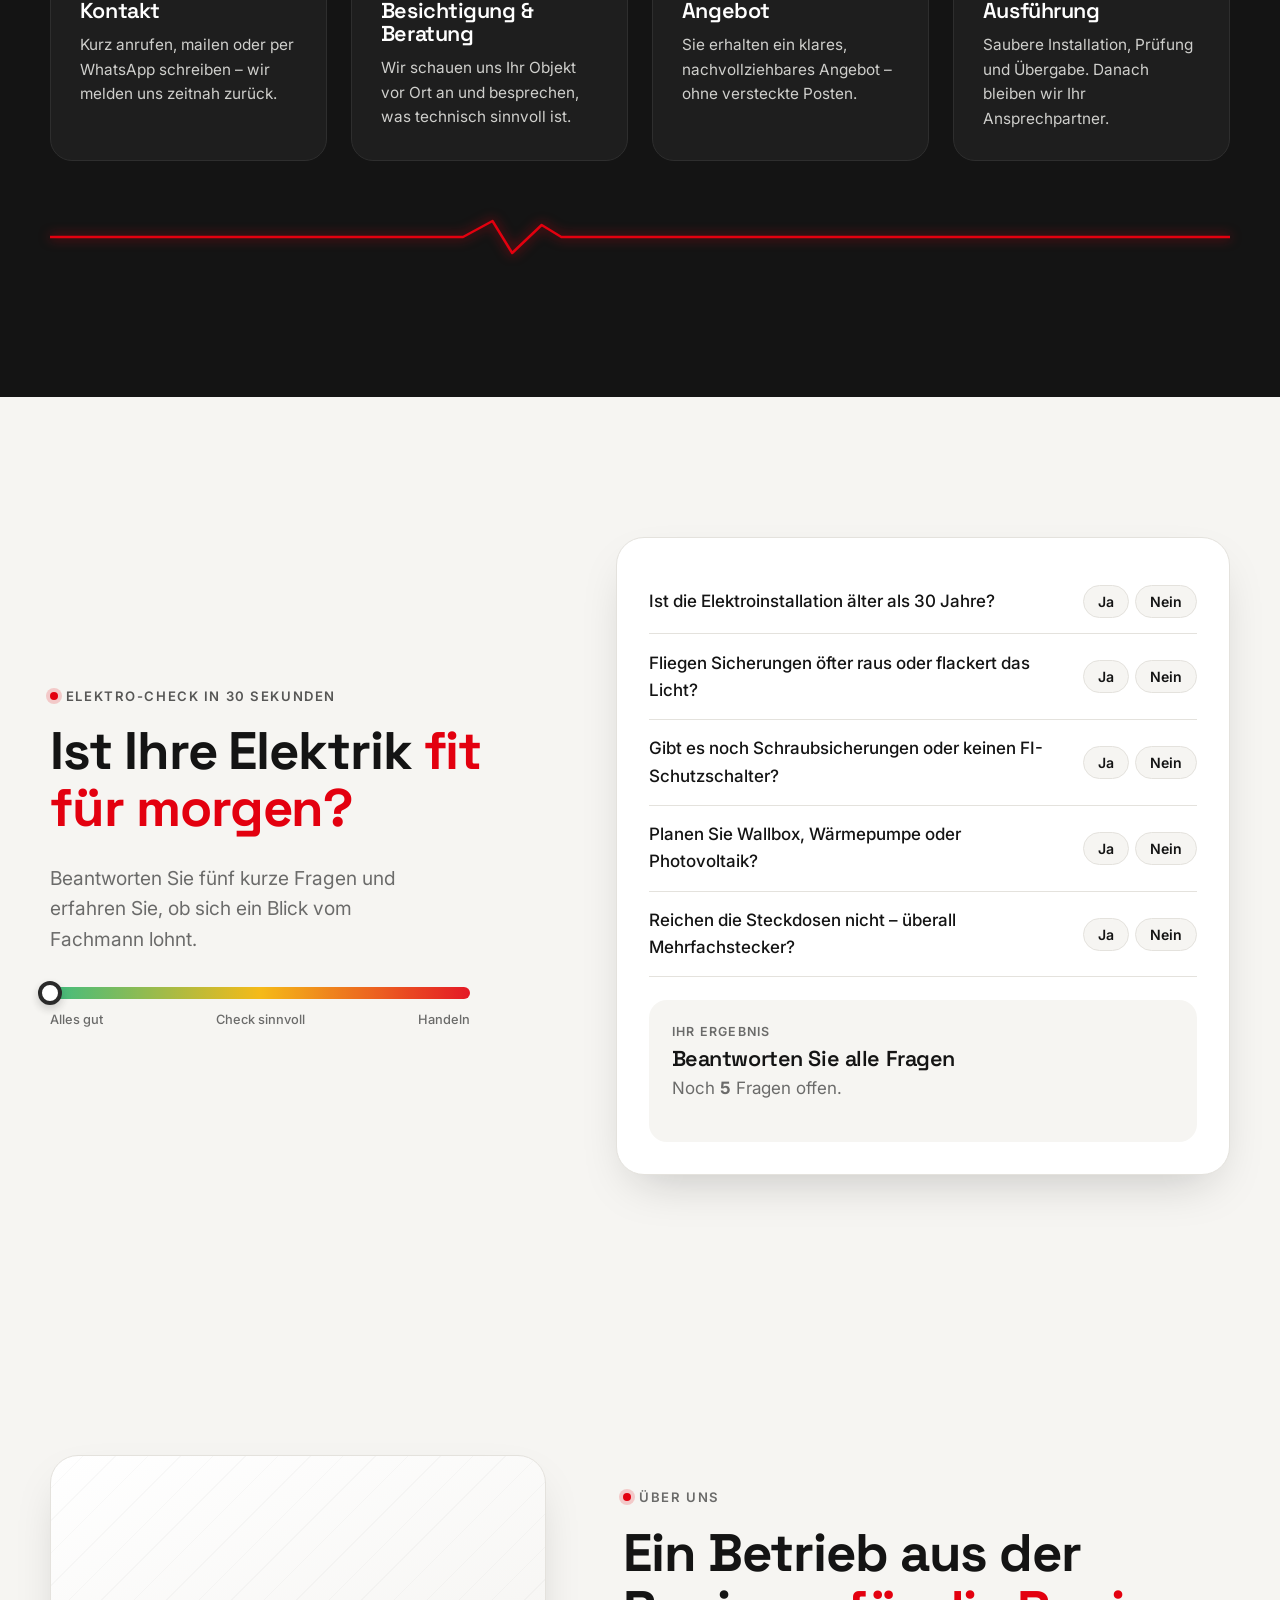
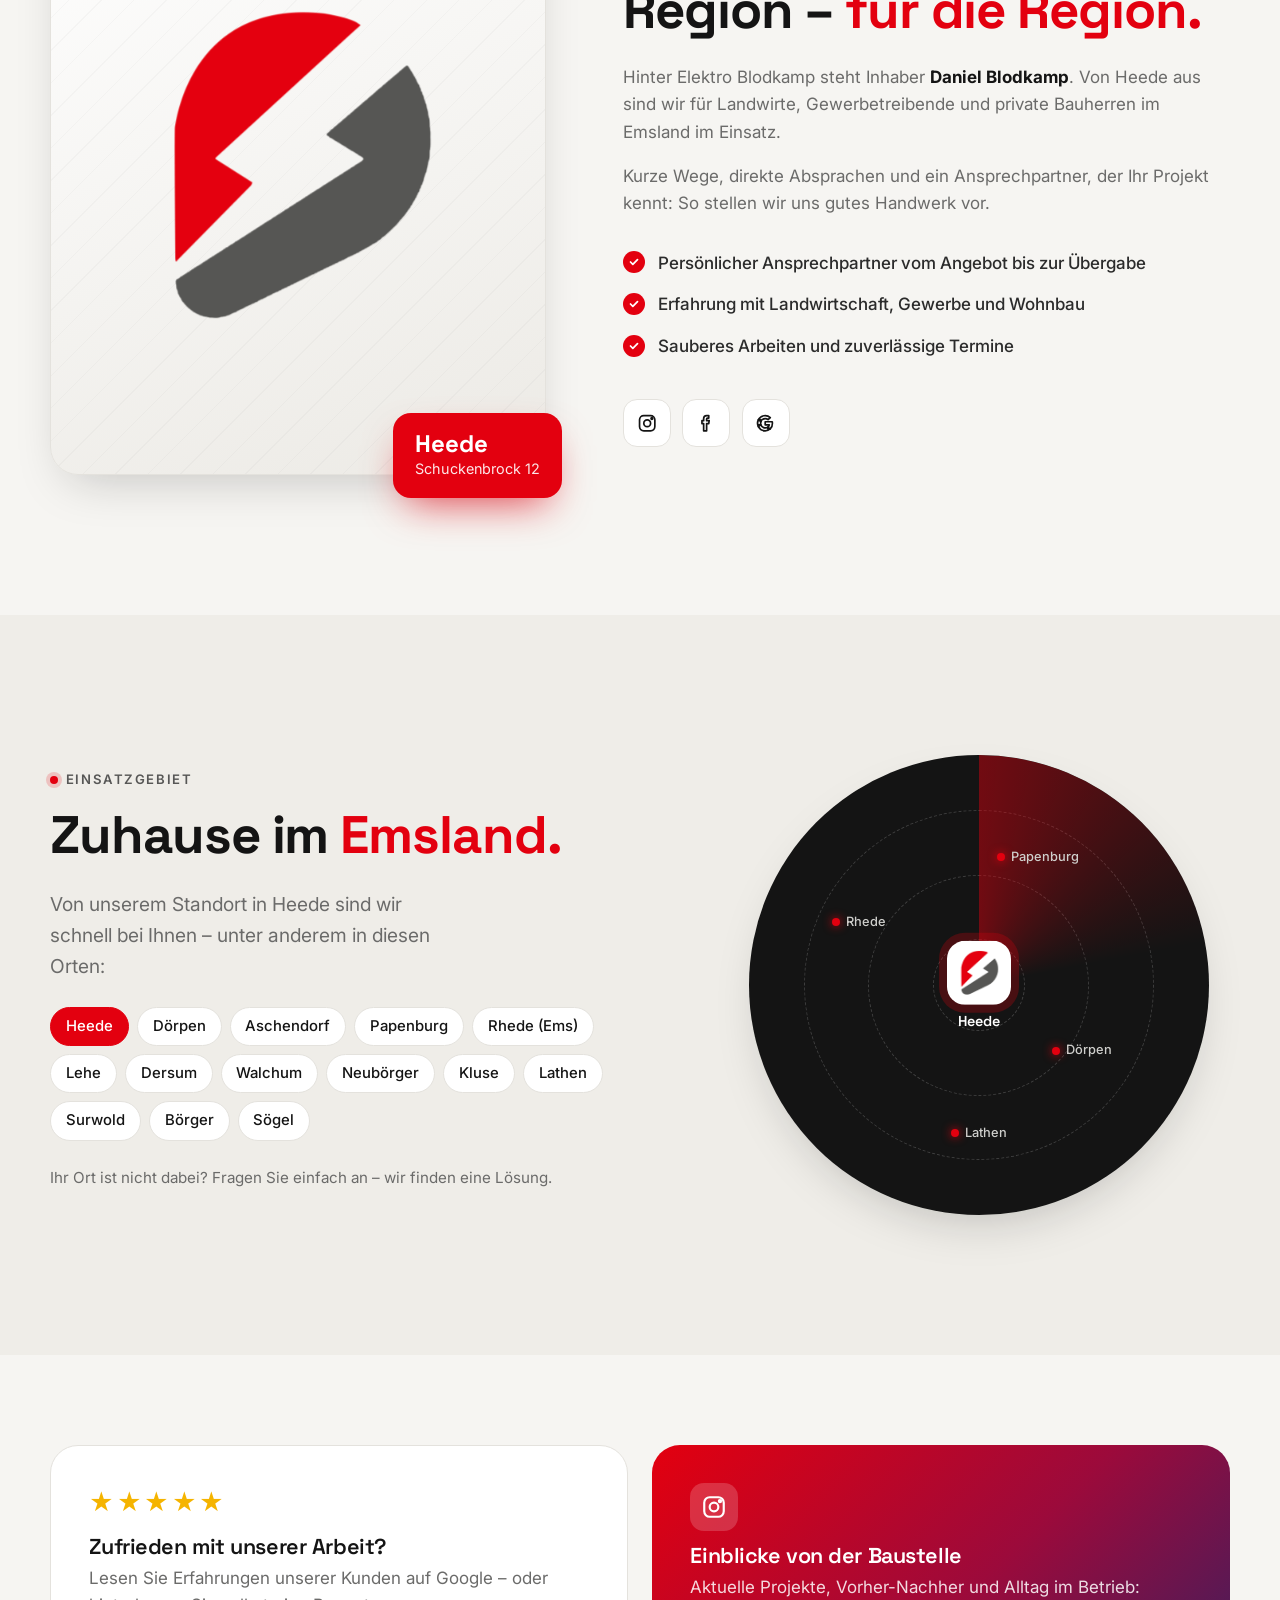
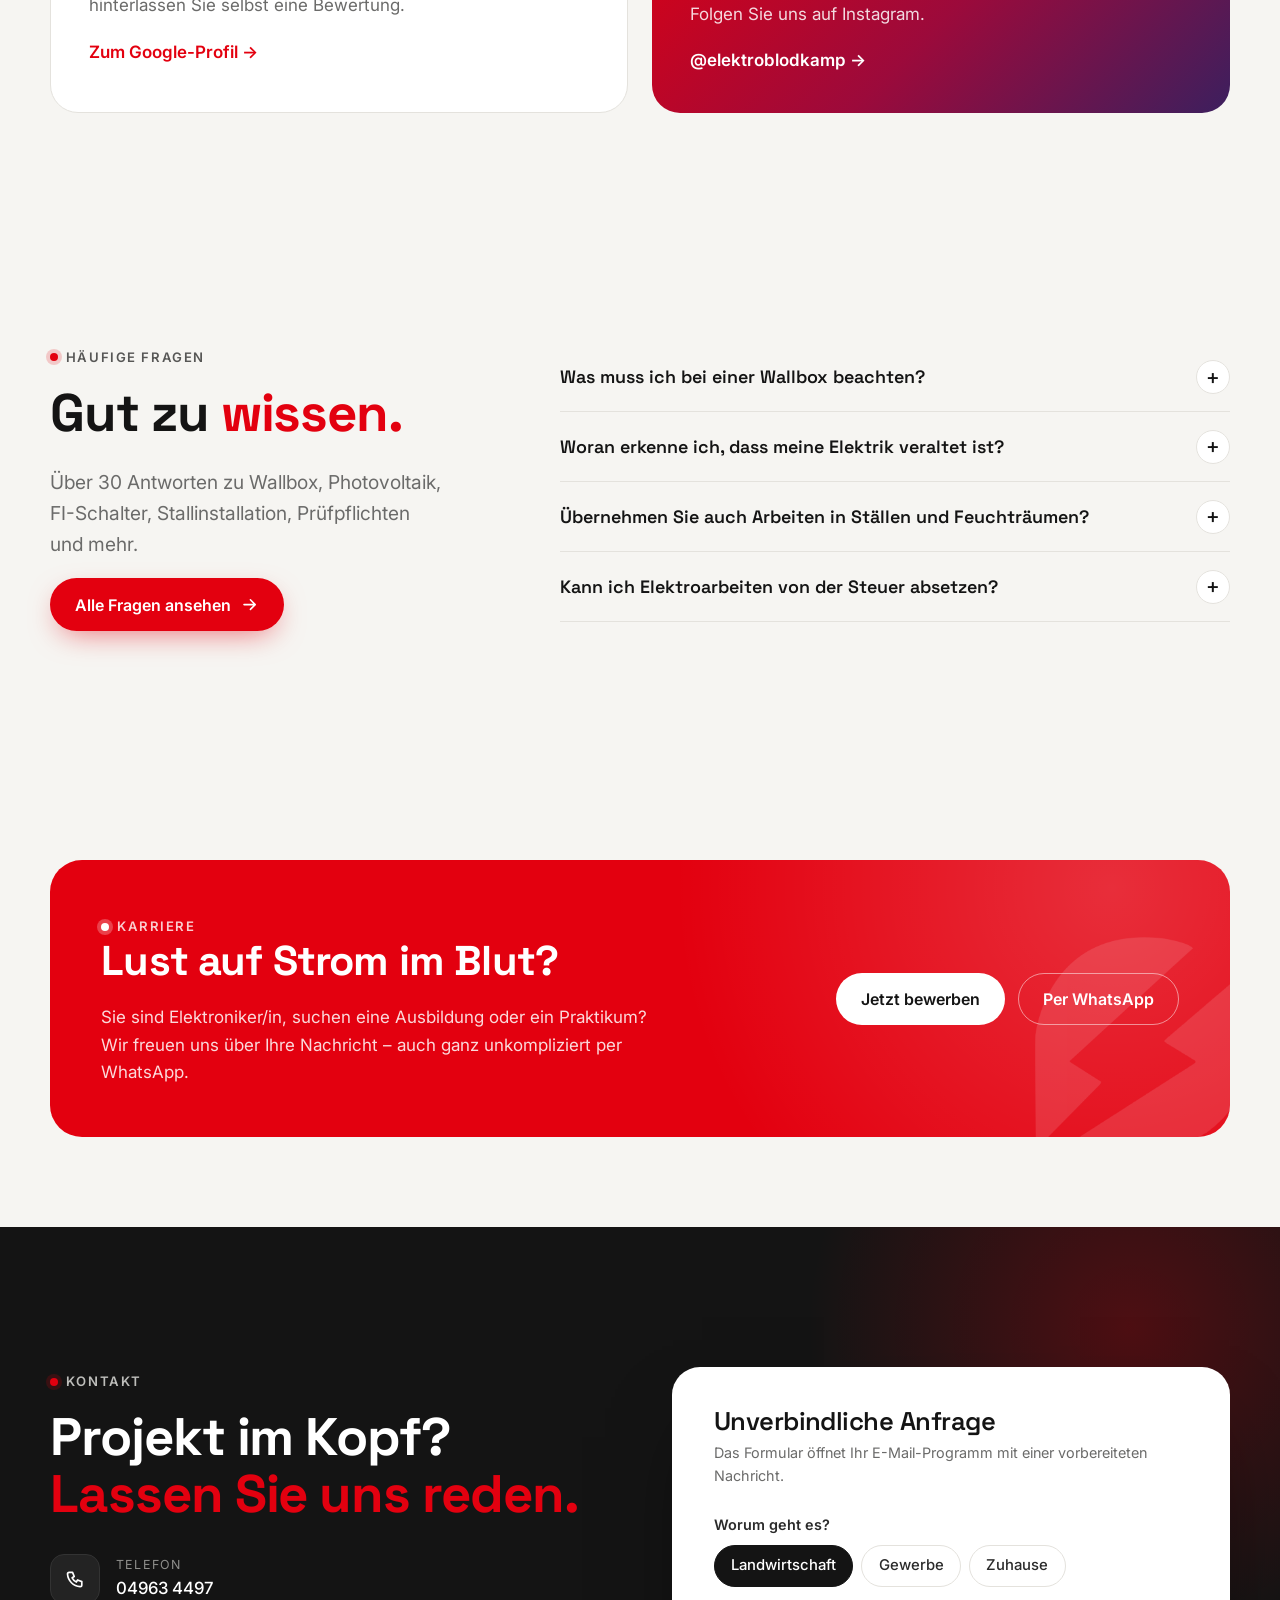
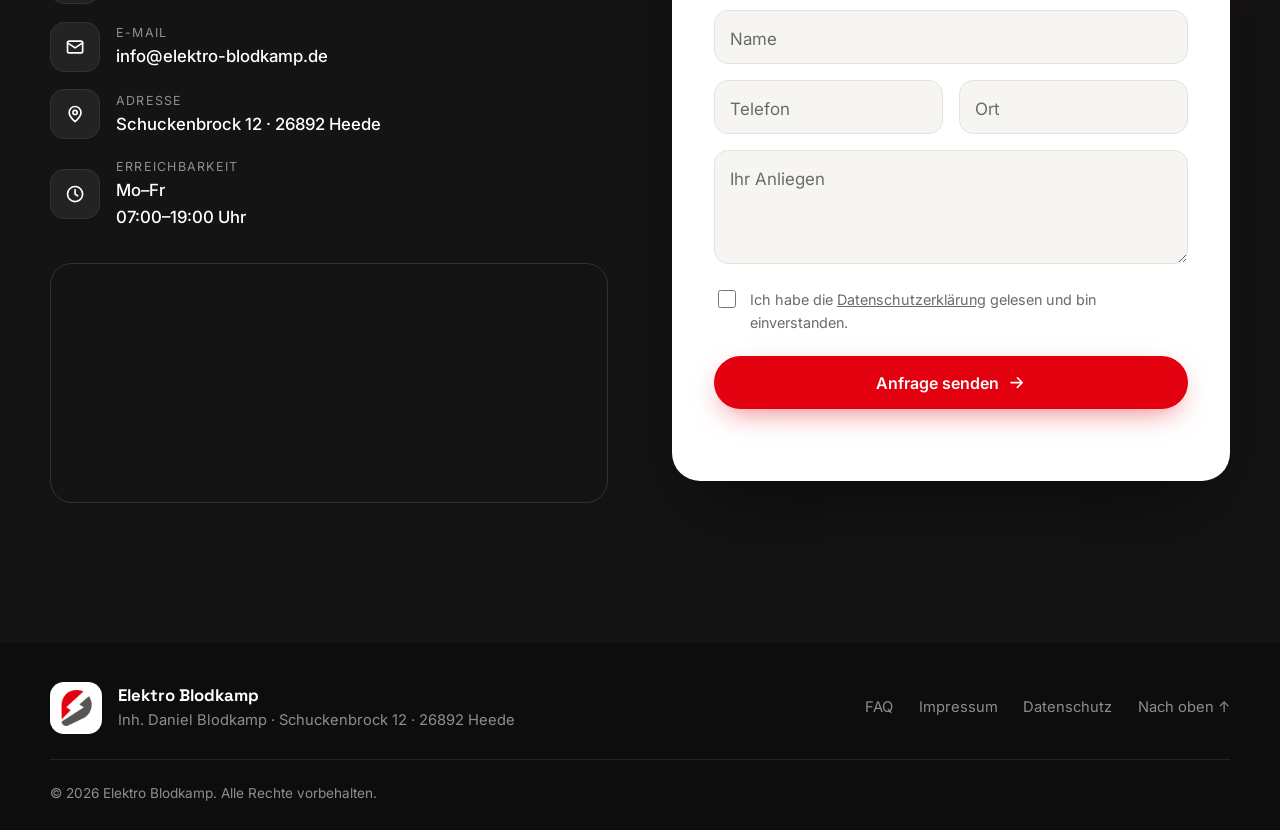
==== commit f9d47b84: "Erreichbarkeit: Tage und Uhrzeit untereinander Co-Authored-By: Claude Opus 5.5 <noreply@anthropic.co" ====
--- a/index.html
+++ b/index.html
@@ -445,7 +445,7 @@
             </li>
             <li>
               <span class="ci"><svg viewBox="0 0 24 24" aria-hidden="true"><circle cx="12" cy="12" r="9"/><path d="M12 7v5l3 2"/></svg></span>
-              <div><small>Erreichbarkeit</small><span>Mo–Fr 07:00–19:00 · Sa 07:00–16:00</span></div>
+              <div><small>Erreichbarkeit</small><span>Mo–Fr<br>07:00–19:00 Uhr</span></div>
             </li>
           </ul>
           <div class="map">
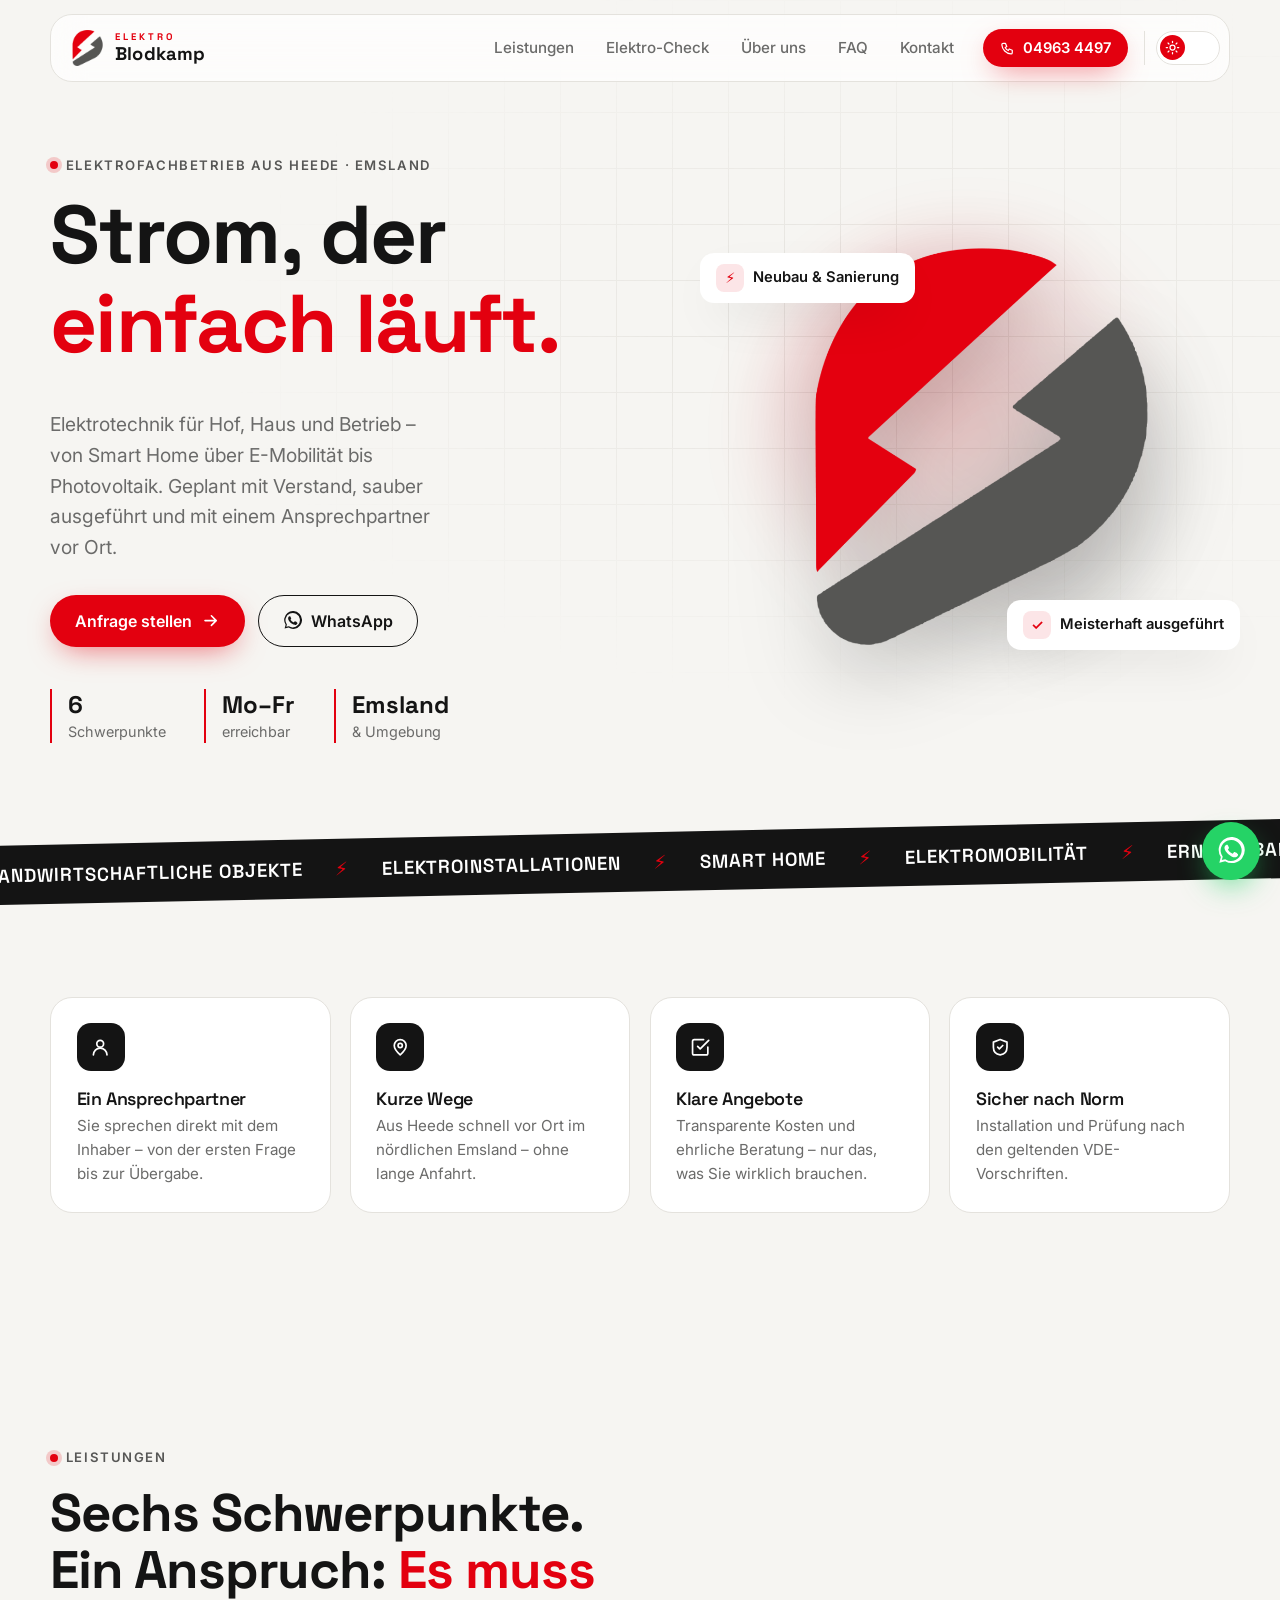
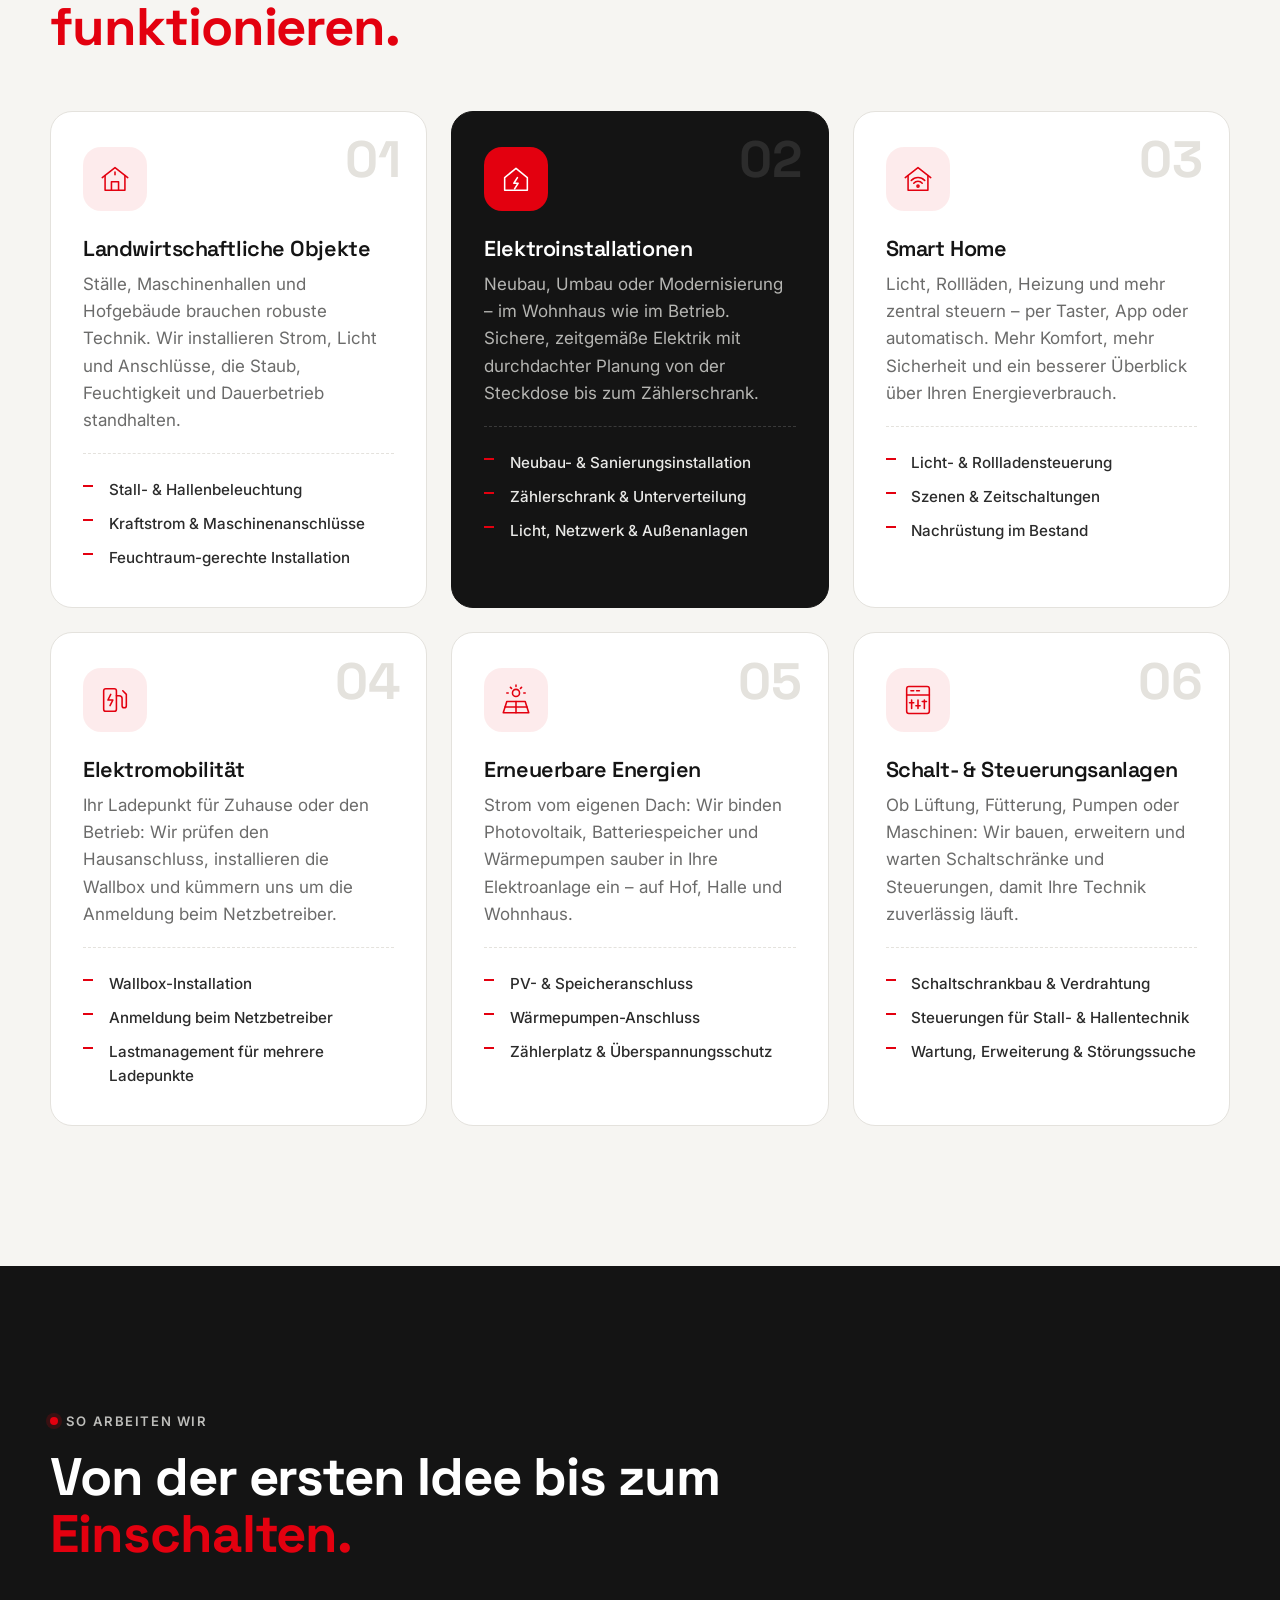
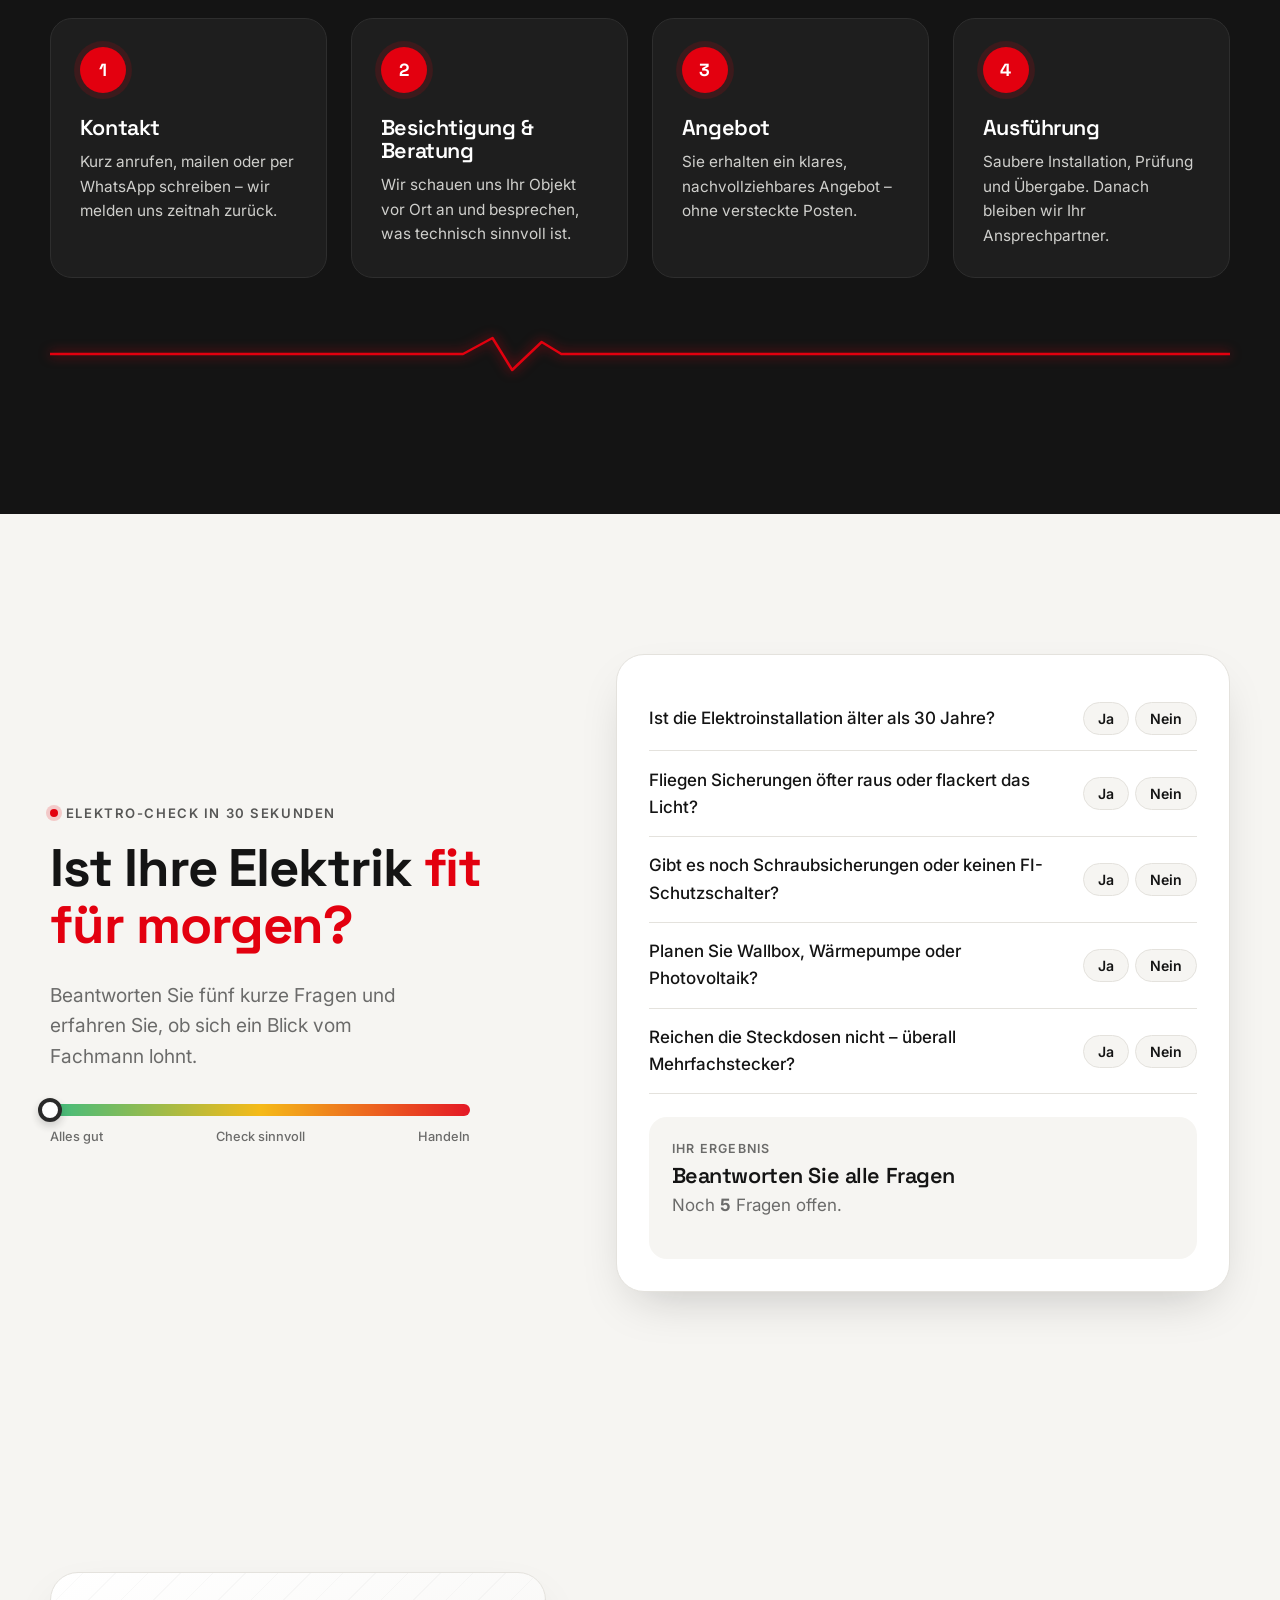
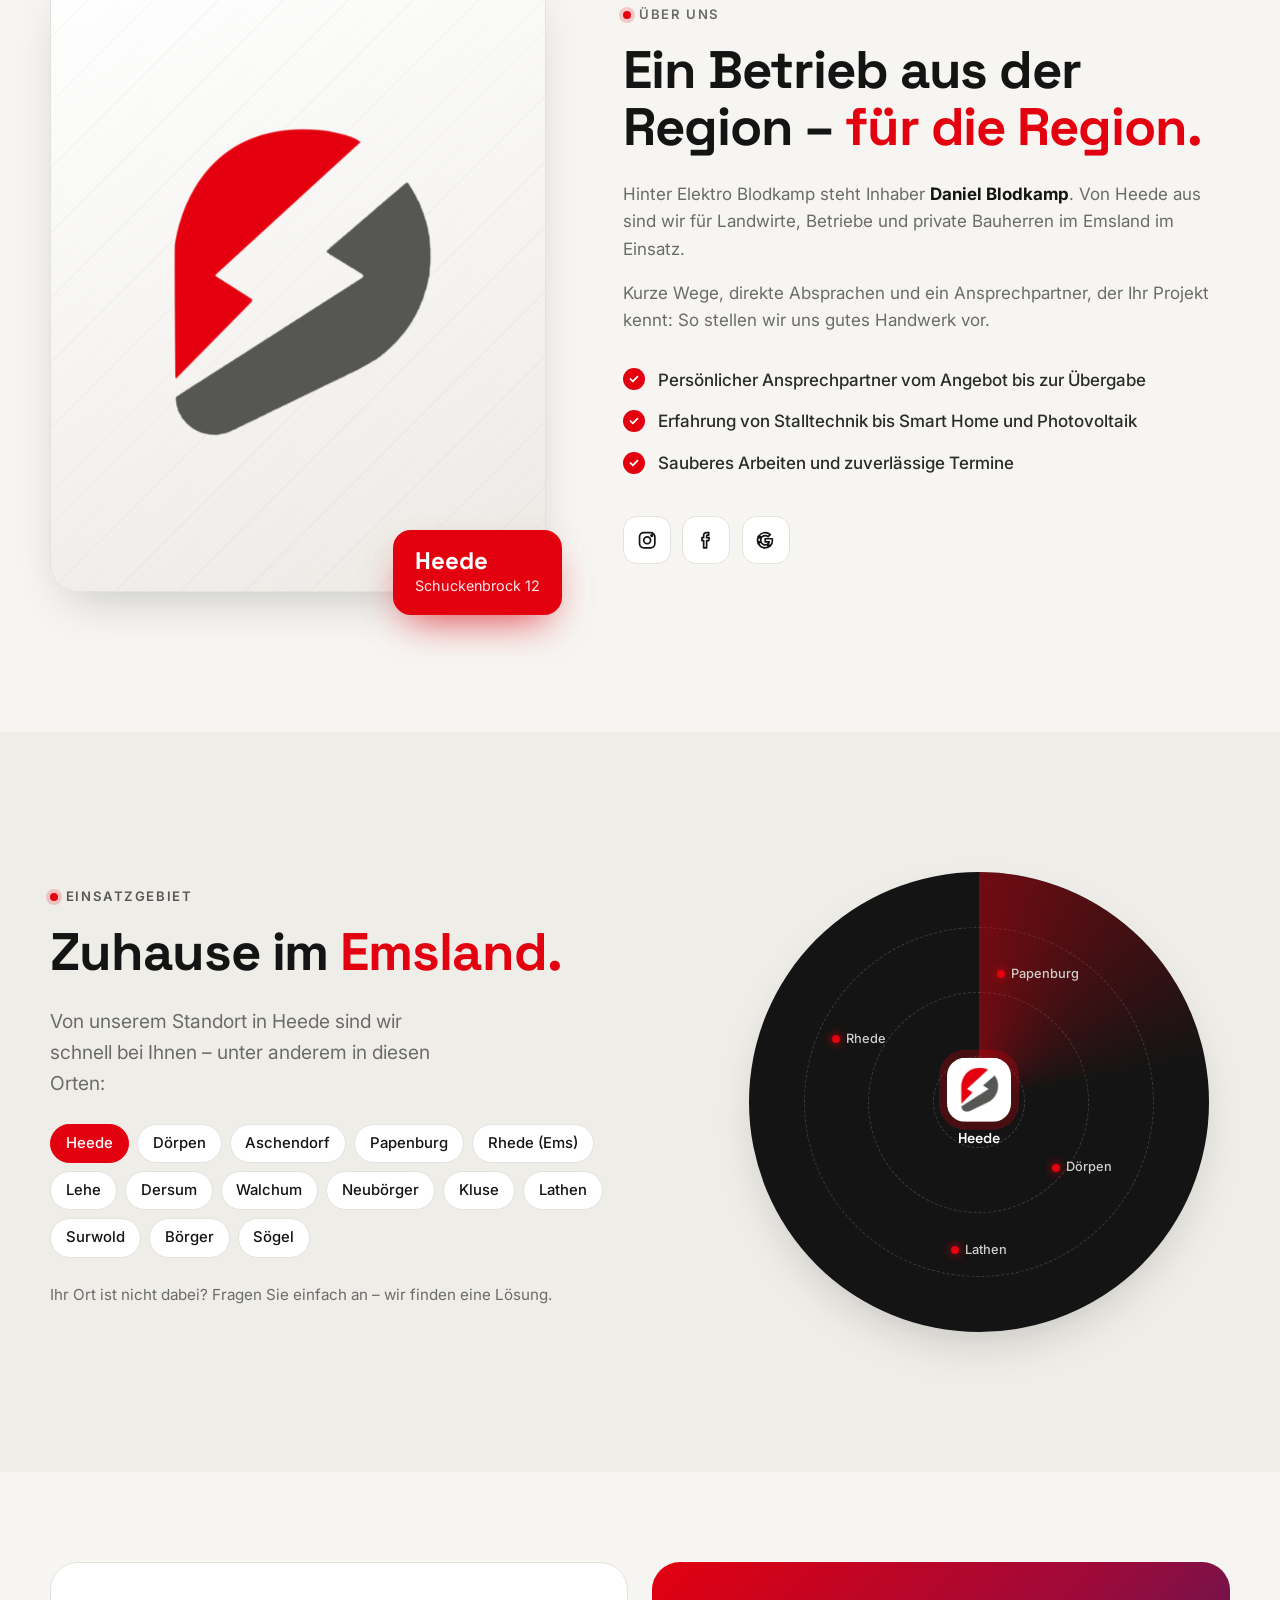
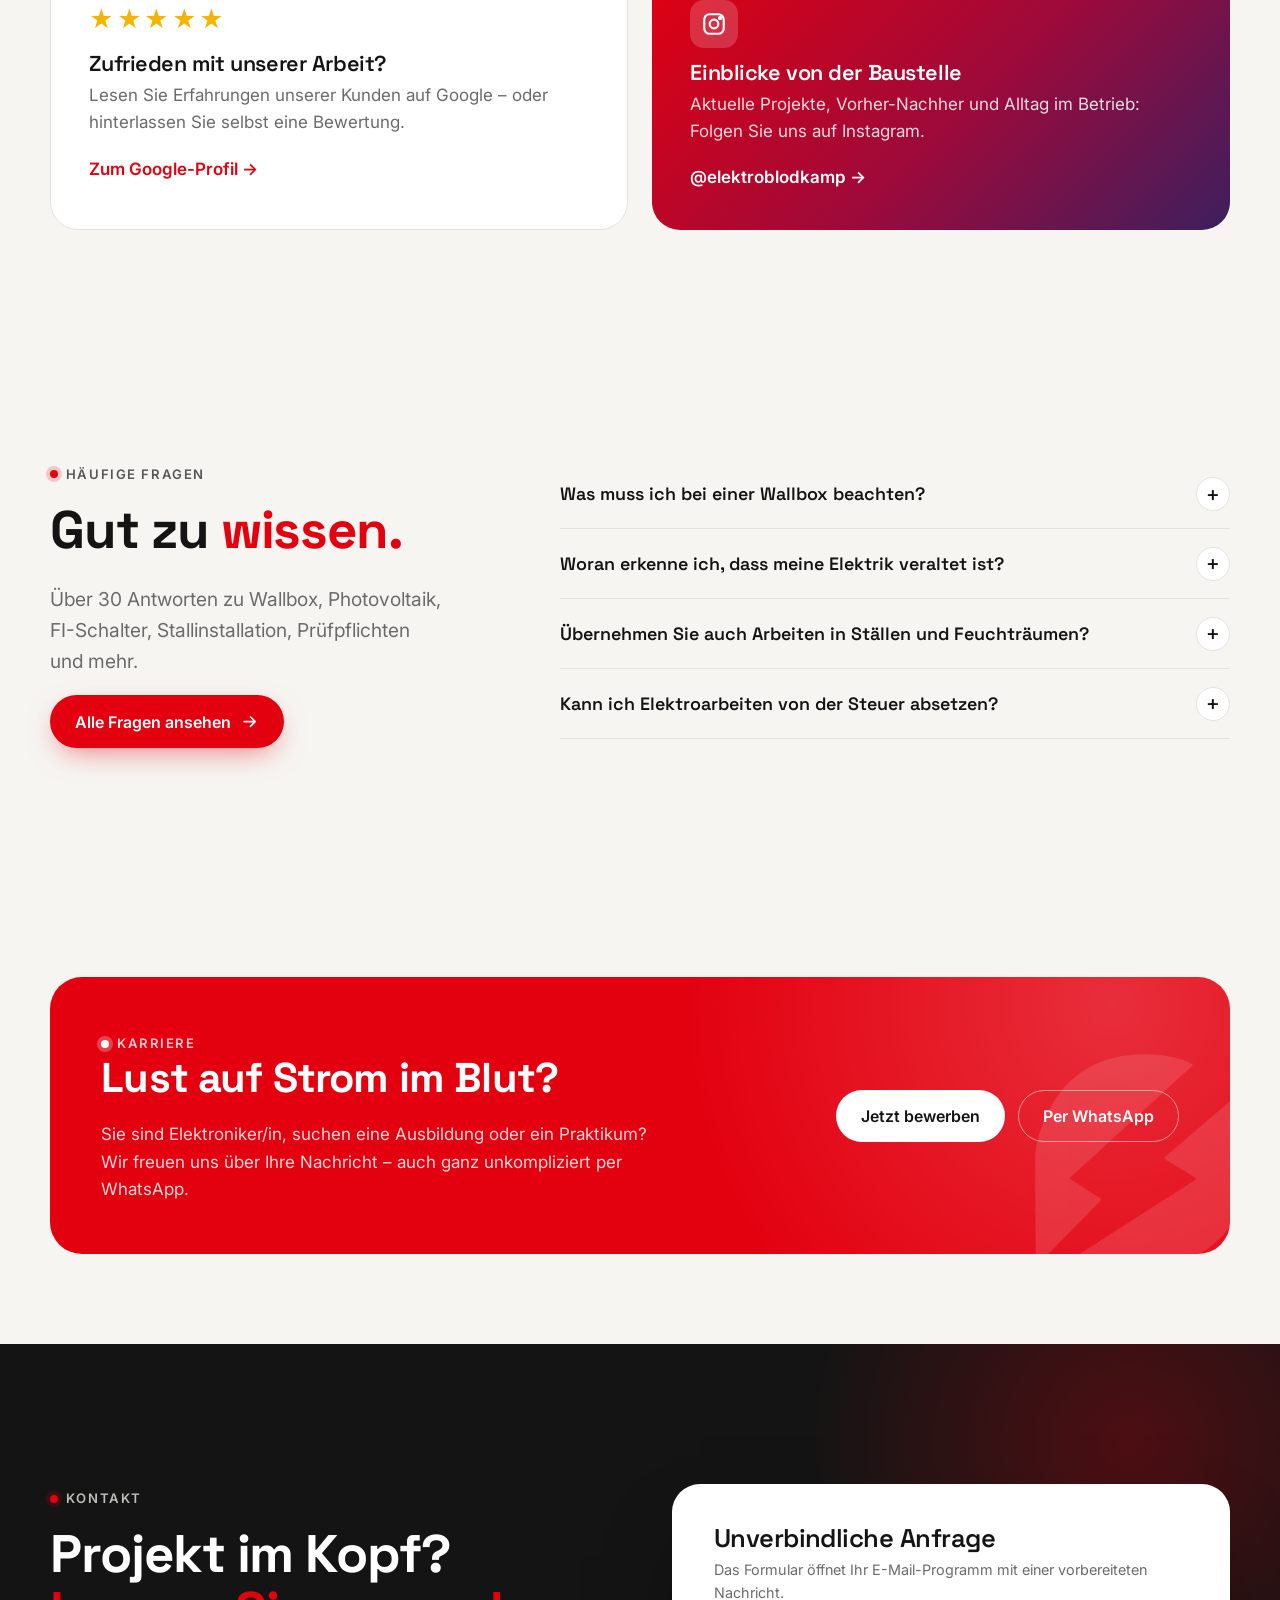
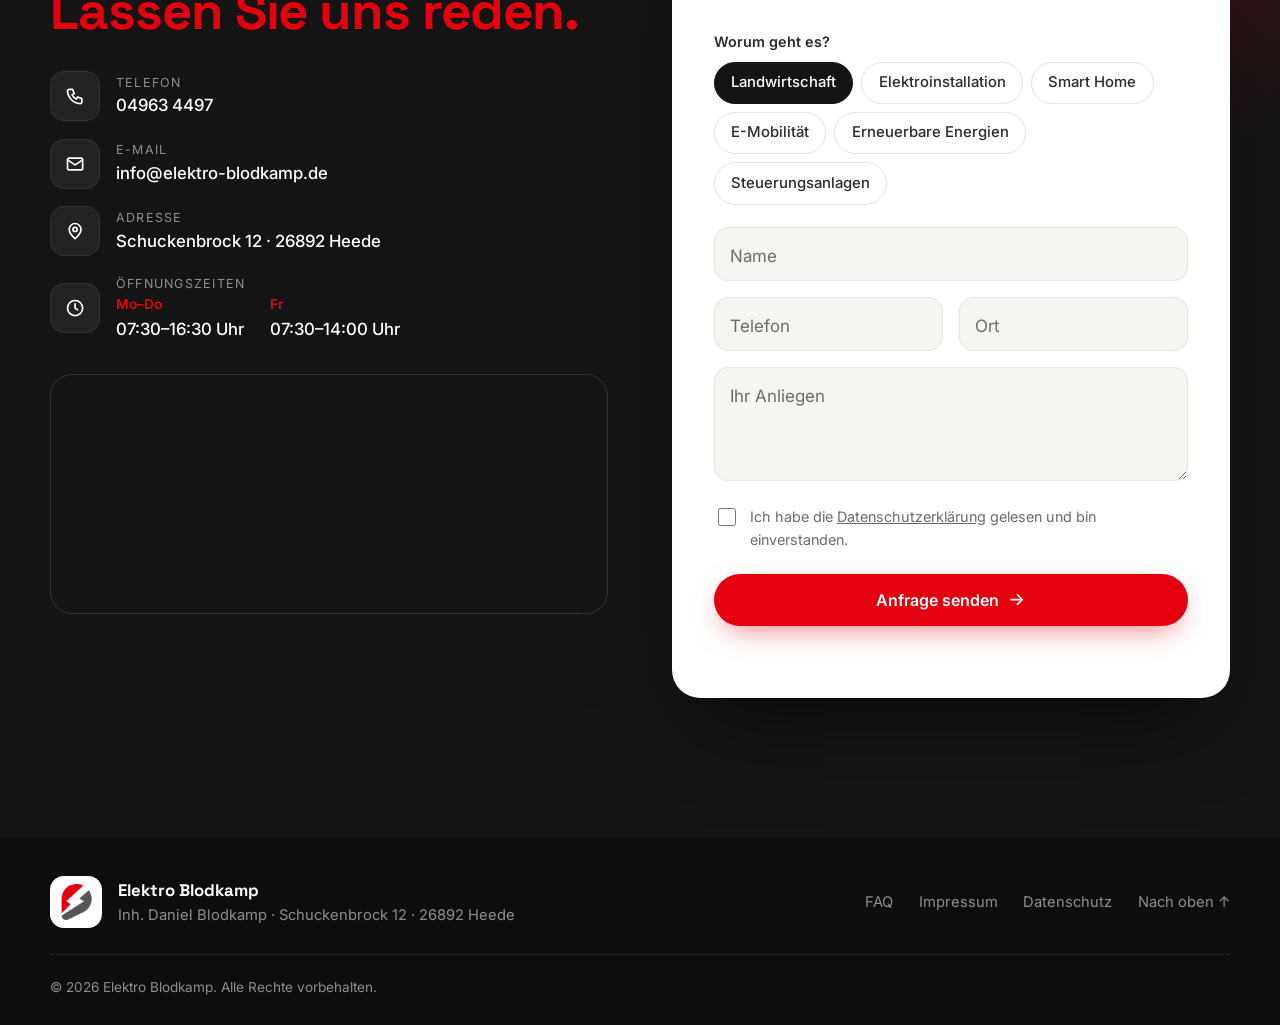
==== commit e50ff70b: "Öffnungszeiten und sechs Schwerpunkte aktualisiert Co-Authored-By: Claude Opus 5.5 <noreply@anthropi" ====
--- a/index.html
+++ b/index.html
@@ -4,7 +4,7 @@
   <meta charset="utf-8">
   <meta name="viewport" content="width=device-width, initial-scale=1">
   <title>Elektro Blodkamp – Elektroinstallationen in Heede (Emsland)</title>
-  <meta name="description" content="Elektro Blodkamp, Inh. Daniel Blodkamp: Elektroinstallationen für Landwirtschaft, Gewerbehallen und Wohnhäuser in Heede und im Emsland.">
+  <meta name="description" content="Elektro Blodkamp, Inh. Daniel Blodkamp, Heede: landwirtschaftliche Objekte, Elektroinstallationen, Smart Home, Elektromobilität, erneuerbare Energien sowie Schalt- und Steuerungsanlagen im Emsland.">
   <meta name="theme-color" content="#E3000F">
   <meta name="robots" content="noindex, nofollow">
   <link rel="icon" type="image/png" href="assets/logo.png">
@@ -37,7 +37,7 @@
         <a href="#ueber-uns">Über uns</a>
         <a href="faq.html">FAQ</a>
         <a href="#kontakt">Kontakt</a>
-        <a href="tel:049634497" class="btn btn--small btn--red"><svg viewBox="0 0 24 24" aria-hidden="true"><path d="M5 4h4l2 5-2.5 1.5a11 11 0 0 0 5 5L15 13l5 2v4a2 2 0 0 1-2 2A16 16 0 0 1 3 6a2 2 0 0 1 2-2"/></svg>04963 4497</a>
+        <a href="tel:+4949634497" class="btn btn--small btn--red"><svg viewBox="0 0 24 24" aria-hidden="true"><path d="M5 4h4l2 5-2.5 1.5a11 11 0 0 0 5 5L15 13l5 2v4a2 2 0 0 1-2 2A16 16 0 0 1 3 6a2 2 0 0 1 2-2"/></svg>04963 4497</a>
       </nav>
       <div class="nav__actions">
         <button class="theme-toggle" type="button" aria-label="Dunklen Modus aktivieren" aria-pressed="false">
@@ -61,7 +61,7 @@
         <div class="hero__copy">
           <p class="eyebrow"><span class="dot"></span>Elektrofachbetrieb aus Heede · Emsland</p>
           <h1>Strom, der <span class="hl">einfach&nbsp;läuft.</span></h1>
-          <p class="lead">Elektroinstallationen für Hof, Halle und Zuhause – geplant mit Verstand, sauber ausgeführt und mit einem Ansprechpartner, der vor Ort ist.</p>
+          <p class="lead">Elektrotechnik für Hof, Haus und Betrieb – von Smart Home über E-Mobilität bis Photovoltaik. Geplant mit Verstand, sauber ausgeführt und mit einem Ansprechpartner vor Ort.</p>
           <div class="hero__cta">
             <a href="#kontakt" class="btn btn--red">Anfrage stellen
               <svg viewBox="0 0 24 24" aria-hidden="true"><path d="M5 12h14M13 6l6 6-6 6"/></svg>
@@ -72,7 +72,7 @@
             </a>
           </div>
           <ul class="hero__facts">
-            <li><strong>3</strong><span>Schwerpunkte</span></li>
+            <li><strong>6</strong><span>Schwerpunkte</span></li>
             <li><strong>Mo–Fr</strong><span>erreichbar</span></li>
             <li><strong>Emsland</strong><span>&amp; Umgebung</span></li>
           </ul>
@@ -92,15 +92,17 @@
     <div class="ticker" aria-hidden="true">
       <div class="ticker__track">
         <span>Landwirtschaftliche Objekte</span><i>⚡</i>
-        <span>Gewerbehallen</span><i>⚡</i>
-        <span>Hausinstallationen</span><i>⚡</i>
-        <span>Beratung &amp; Planung</span><i>⚡</i>
-        <span>Service vor Ort</span><i>⚡</i>
+        <span>Elektroinstallationen</span><i>⚡</i>
+        <span>Smart Home</span><i>⚡</i>
+        <span>Elektromobilität</span><i>⚡</i>
+        <span>Erneuerbare Energien</span><i>⚡</i>
+        <span>Schalt- &amp; Steuerungsanlagen</span><i>⚡</i>
         <span>Landwirtschaftliche Objekte</span><i>⚡</i>
-        <span>Gewerbehallen</span><i>⚡</i>
-        <span>Hausinstallationen</span><i>⚡</i>
-        <span>Beratung &amp; Planung</span><i>⚡</i>
-        <span>Service vor Ort</span><i>⚡</i>
+        <span>Elektroinstallationen</span><i>⚡</i>
+        <span>Smart Home</span><i>⚡</i>
+        <span>Elektromobilität</span><i>⚡</i>
+        <span>Erneuerbare Energien</span><i>⚡</i>
+        <span>Schalt- &amp; Steuerungsanlagen</span><i>⚡</i>
       </div>
     </div>
 
@@ -137,7 +139,7 @@
       <div class="container">
         <div class="section__head reveal">
           <p class="eyebrow"><span class="dot"></span>Leistungen</p>
-          <h2>Drei Bereiche.<br>Ein Anspruch: <span class="hl">Es muss funktionieren.</span></h2>
+          <h2>Sechs Schwerpunkte.<br>Ein Anspruch: <span class="hl">Es muss funktionieren.</span></h2>
         </div>
 
         <div class="cards">
@@ -147,7 +149,7 @@
               <svg viewBox="0 0 48 48" aria-hidden="true"><path d="M6 22 24 8l18 14"/><path d="M10 19v21h28V19"/><path d="M19 40V28h10v12"/><path d="M24 14v4"/></svg>
             </div>
             <h3>Landwirtschaftliche Objekte</h3>
-            <p>Stallanlagen, Maschinenhallen und Hofgebäude brauchen robuste Technik. Wir installieren Strom, Licht und Anschlüsse, die Staub, Feuchtigkeit und Dauerbetrieb standhalten.</p>
+            <p>Ställe, Maschinenhallen und Hofgebäude brauchen robuste Technik. Wir installieren Strom, Licht und Anschlüsse, die Staub, Feuchtigkeit und Dauerbetrieb standhalten.</p>
             <ul class="card__list">
               <li>Stall- &amp; Hallenbeleuchtung</li>
               <li>Kraftstrom &amp; Maschinenanschlüsse</li>
@@ -158,60 +160,72 @@
           <article class="card card--featured reveal">
             <div class="card__num">02</div>
             <div class="card__icon">
-              <svg viewBox="0 0 48 48" aria-hidden="true"><path d="M4 40h40"/><path d="M8 40V18l10 6v-6l10 6v-6l12 7v15"/><path d="M14 32h4M24 32h4M34 32h2"/></svg>
-            </div>
-            <h3>Gewerbehallen</h3>
-            <p>Vom Rohbau bis zur Inbetriebnahme: Energieverteilung, Beleuchtung und Anschlüsse für Werkstätten, Lager und Produktionsflächen – planbar und termingerecht.</p>
-            <ul class="card__list">
-              <li>Unterverteilungen &amp; Kraftstrom</li>
-              <li>Effiziente LED-Hallenbeleuchtung</li>
-              <li>Erweiterung bestehender Anlagen</li>
-            </ul>
-          </article>
-
-          <article class="card reveal">
-            <div class="card__num">03</div>
-            <div class="card__icon">
               <svg viewBox="0 0 48 48" aria-hidden="true"><path d="M8 22 24 9l16 13v18H8z"/><path d="M26 22l-5 8h6l-5 8"/></svg>
             </div>
-            <h3>Hausinstallationen</h3>
-            <p>Neubau, Umbau oder Modernisierung: Wir sorgen für eine sichere, zeitgemäße Elektrik in Ihrem Zuhause – mit durchdachter Planung von Steckdose bis Sicherungskasten.</p>
+            <h3>Elektroinstallationen</h3>
+            <p>Neubau, Umbau oder Modernisierung – im Wohnhaus wie im Betrieb. Sichere, zeitgemäße Elektrik mit durchdachter Planung von der Steckdose bis zum Zählerschrank.</p>
             <ul class="card__list">
               <li>Neubau- &amp; Sanierungsinstallation</li>
               <li>Zählerschrank &amp; Unterverteilung</li>
               <li>Licht, Netzwerk &amp; Außenanlagen</li>
             </ul>
           </article>
-        </div>
-
-        <div class="extras reveal">
-          <h3 class="extras__title">Außerdem für Sie da</h3>
-          <div class="extras__grid">
-            <div class="extra">
-              <span class="extra__icon"><svg viewBox="0 0 24 24" aria-hidden="true"><rect x="5" y="3" width="10" height="18" rx="2"/><path d="M15 9h2a2 2 0 0 1 2 2v5a1.5 1.5 0 0 0 3 0V8l-3-3"/><path d="m10 8-2 4h4l-2 4"/></svg></span>
-              <div><strong>Wallbox &amp; E-Mobilität</strong><span>Ladepunkt für Zuhause oder den Betrieb – inkl. Anmeldung beim Netzbetreiber.</span></div>
-            </div>
-            <div class="extra">
-              <span class="extra__icon"><svg viewBox="0 0 24 24" aria-hidden="true"><path d="M3 20h18"/><path d="M5 16 8 6h8l3 10z"/><path d="M6.5 11h11M12 6v10"/></svg></span>
-              <div><strong>Photovoltaik-Anschluss</strong><span>Elektrische Einbindung von PV-Anlagen und Speichern in Haus und Hof.</span></div>
-            </div>
-            <div class="extra">
-              <span class="extra__icon"><svg viewBox="0 0 24 24" aria-hidden="true"><path d="M3 11 12 4l9 7"/><path d="M5 10v10h14V10"/><path d="M9.5 15.5a3.5 3.5 0 0 1 5 0M8 13a6 6 0 0 1 8 0"/></svg></span>
-              <div><strong>Smart Home</strong><span>Licht, Rollläden und Heizung bequem per App oder Taster steuern.</span></div>
-            </div>
-            <div class="extra">
-              <span class="extra__icon"><svg viewBox="0 0 24 24" aria-hidden="true"><path d="M12 3 4 6v6c0 5 3.4 8.3 8 9 4.6-.7 8-4 8-9V6z"/><path d="m9 12 2 2 4-4"/></svg></span>
-              <div><strong>Prüfung &amp; E-Check</strong><span>Sicherheitsprüfung Ihrer Anlage – auch für Versicherung oder Berufsgenossenschaft.</span></div>
-            </div>
-            <div class="extra">
-              <span class="extra__icon"><svg viewBox="0 0 24 24" aria-hidden="true"><path d="M9 18h6M10 21h4"/><path d="M12 3a6 6 0 0 0-4 10.5c.7.7 1 1.5 1 2.5h6c0-1 .3-1.8 1-2.5A6 6 0 0 0 12 3Z"/></svg></span>
-              <div><strong>Beleuchtung</strong><span>LED-Umrüstung, Außen- und Hofbeleuchtung mit Bewegungsmelder.</span></div>
-            </div>
-            <div class="extra">
-              <span class="extra__icon"><svg viewBox="0 0 24 24" aria-hidden="true"><rect x="3" y="4" width="18" height="12" rx="2"/><path d="M8 20h8M12 16v4"/><path d="M7 10h2M11 10h2M15 10h2"/></svg></span>
-              <div><strong>Netzwerk &amp; Daten</strong><span>Netzwerkkabel, WLAN-Ausleuchtung und Anschlüsse für Büro und Wohnung.</span></div>
-            </div>
-          </div>
+
+          <article class="card reveal">
+            <div class="card__num">03</div>
+            <div class="card__icon">
+              <svg viewBox="0 0 48 48" aria-hidden="true"><path d="M6 22 24 8l18 14"/><path d="M10 19v21h28V19"/><path d="M18 30a8 8 0 0 1 12 0"/><path d="M14.5 26a13 13 0 0 1 19 0"/><circle cx="24" cy="34" r="1.5"/></svg>
+            </div>
+            <h3>Smart Home</h3>
+            <p>Licht, Rollläden, Heizung und mehr zentral steuern – per Taster, App oder automatisch. Mehr Komfort, mehr Sicherheit und ein besserer Überblick über Ihren Energieverbrauch.</p>
+            <ul class="card__list">
+              <li>Licht- &amp; Rollladensteuerung</li>
+              <li>Szenen &amp; Zeitschaltungen</li>
+              <li>Nachrüstung im Bestand</li>
+            </ul>
+          </article>
+
+          <article class="card reveal">
+            <div class="card__num">04</div>
+            <div class="card__icon">
+              <svg viewBox="0 0 48 48" aria-hidden="true"><rect x="8" y="8" width="18" height="32" rx="3"/><path d="M26 18h4a4 4 0 0 1 4 4v10a3 3 0 0 0 6 0V16l-5-5"/><path d="m18 16-4 8h7l-4 8"/></svg>
+            </div>
+            <h3>Elektromobilität</h3>
+            <p>Ihr Ladepunkt für Zuhause oder den Betrieb: Wir prüfen den Hausanschluss, installieren die Wallbox und kümmern uns um die Anmeldung beim Netzbetreiber.</p>
+            <ul class="card__list">
+              <li>Wallbox-Installation</li>
+              <li>Anmeldung beim Netzbetreiber</li>
+              <li>Lastmanagement für mehrere Ladepunkte</li>
+            </ul>
+          </article>
+
+          <article class="card reveal">
+            <div class="card__num">05</div>
+            <div class="card__icon">
+              <svg viewBox="0 0 48 48" aria-hidden="true"><circle cx="24" cy="14" r="5"/><path d="M24 3v2M13 14h-2M37 14h-2M16.2 6.2l1.4 1.4M31.8 6.2l-1.4 1.4"/><path d="M6 42l5-16h26l5 16z"/><path d="M8.5 34h31M24 26v16"/></svg>
+            </div>
+            <h3>Erneuerbare Energien</h3>
+            <p>Strom vom eigenen Dach: Wir binden Photovoltaik, Batteriespeicher und Wärmepumpen sauber in Ihre Elektroanlage ein – auf Hof, Halle und Wohnhaus.</p>
+            <ul class="card__list">
+              <li>PV- &amp; Speicheranschluss</li>
+              <li>Wärmepumpen-Anschluss</li>
+              <li>Zählerplatz &amp; Überspannungsschutz</li>
+            </ul>
+          </article>
+
+          <article class="card reveal">
+            <div class="card__num">06</div>
+            <div class="card__icon">
+              <svg viewBox="0 0 48 48" aria-hidden="true"><rect x="8" y="5" width="32" height="38" rx="3"/><path d="M8 17h32"/><path d="M14 11h4M22 11h4"/><path d="M15 24v12M24 24v12M33 24v12"/><path d="M12 28h6M21 32h6M30 26h6"/></svg>
+            </div>
+            <h3>Schalt- &amp; Steuerungsanlagen</h3>
+            <p>Ob Lüftung, Fütterung, Pumpen oder Maschinen: Wir bauen, erweitern und warten Schaltschränke und Steuerungen, damit Ihre Technik zuverlässig läuft.</p>
+            <ul class="card__list">
+              <li>Schaltschrankbau &amp; Verdrahtung</li>
+              <li>Steuerungen für Stall- &amp; Hallentechnik</li>
+              <li>Wartung, Erweiterung &amp; Störungssuche</li>
+            </ul>
+          </article>
         </div>
       </div>
     </section>
@@ -305,11 +319,11 @@
         <div class="about__copy reveal">
           <p class="eyebrow"><span class="dot"></span>Über uns</p>
           <h2>Ein Betrieb aus der Region – <span class="hl">für die Region.</span></h2>
-          <p>Hinter Elektro Blodkamp steht Inhaber <strong>Daniel Blodkamp</strong>. Von Heede aus sind wir für Landwirte, Gewerbetreibende und private Bauherren im Emsland im Einsatz.</p>
+          <p>Hinter Elektro Blodkamp steht Inhaber <strong>Daniel Blodkamp</strong>. Von Heede aus sind wir für Landwirte, Betriebe und private Bauherren im Emsland im Einsatz.</p>
           <p>Kurze Wege, direkte Absprachen und ein Ansprechpartner, der Ihr Projekt kennt: So stellen wir uns gutes Handwerk vor.</p>
           <ul class="checks">
             <li>Persönlicher Ansprechpartner vom Angebot bis zur Übergabe</li>
-            <li>Erfahrung mit Landwirtschaft, Gewerbe und Wohnbau</li>
+            <li>Erfahrung von Stalltechnik bis Smart Home und Photovoltaik</li>
             <li>Sauberes Arbeiten und zuverlässige Termine</li>
           </ul>
           <div class="socials">
@@ -397,7 +411,7 @@
           </details>
           <details>
             <summary>Übernehmen Sie auch Arbeiten in Ställen und Feuchträumen?</summary>
-            <p>Ja – landwirtschaftliche Objekte sind einer unserer Schwerpunkte. Wir setzen dort Material ein, das für Feuchtigkeit, Staub und aggressive Stallluft ausgelegt ist. <a href="faq.html" class="inline-link">Mehr zu Landwirtschaft &amp; Gewerbe →</a></p>
+            <p>Ja – landwirtschaftliche Objekte sind einer unserer Schwerpunkte. Wir setzen dort Material ein, das für Feuchtigkeit, Staub und aggressive Stallluft ausgelegt ist. <a href="faq.html" class="inline-link">Mehr zu Landwirtschaft &amp; Anlagen →</a></p>
           </details>
           <details>
             <summary>Kann ich Elektroarbeiten von der Steuer absetzen?</summary>
@@ -433,7 +447,7 @@
           <ul class="contact__list">
             <li>
               <span class="ci"><svg viewBox="0 0 24 24" aria-hidden="true"><path d="M5 4h4l2 5-2.5 1.5a11 11 0 0 0 5 5L15 13l5 2v4a2 2 0 0 1-2 2A16 16 0 0 1 3 6a2 2 0 0 1 2-2"/></svg></span>
-              <div><small>Telefon</small><a href="tel:049634497">04963 4497</a></div>
+              <div><small>Telefon</small><a href="tel:+4949634497">04963 4497</a></div>
             </li>
             <li>
               <span class="ci"><svg viewBox="0 0 24 24" aria-hidden="true"><rect x="3" y="5" width="18" height="14" rx="2"/><path d="m3 7 9 6 9-6"/></svg></span>
@@ -445,7 +459,7 @@
             </li>
             <li>
               <span class="ci"><svg viewBox="0 0 24 24" aria-hidden="true"><circle cx="12" cy="12" r="9"/><path d="M12 7v5l3 2"/></svg></span>
-              <div><small>Erreichbarkeit</small><span>Mo–Fr<br>07:00–19:00 Uhr</span></div>
+              <div><small>Öffnungszeiten</small><span class="hours"><span><b>Mo–Do</b>07:30–16:30 Uhr</span><span><b>Fr</b>07:30–14:00 Uhr</span></span></div>
             </li>
           </ul>
           <div class="map">
@@ -460,8 +474,11 @@
           <fieldset class="seg">
             <legend>Worum geht es?</legend>
             <label><input type="radio" name="bereich" value="Landwirtschaft" checked><span>Landwirtschaft</span></label>
-            <label><input type="radio" name="bereich" value="Gewerbehalle"><span>Gewerbe</span></label>
-            <label><input type="radio" name="bereich" value="Hausinstallation"><span>Zuhause</span></label>
+            <label><input type="radio" name="bereich" value="Elektroinstallation"><span>Elektroinstallation</span></label>
+            <label><input type="radio" name="bereich" value="Smart Home"><span>Smart Home</span></label>
+            <label><input type="radio" name="bereich" value="E-Mobilität"><span>E-Mobilität</span></label>
+            <label><input type="radio" name="bereich" value="Erneuerbare Energien"><span>Erneuerbare Energien</span></label>
+            <label><input type="radio" name="bereich" value="Steuerungsanlagen"><span>Steuerungsanlagen</span></label>
           </fieldset>
           <div class="field">
             <input type="text" id="name" name="name" placeholder=" " required autocomplete="name">
--- a/styles.css
+++ b/styles.css
@@ -393,13 +393,11 @@
 .perk p { color: var(--muted); font-size: .95rem; margin: 0; }
 
 /* Extras */
-.extras { margin-top: 3rem; padding: clamp(1.6rem, 4vw, 2.6rem); border-radius: 28px; background: var(--surface); border: 1px solid var(--line); }
-.extras__title { font-size: 1.5rem; margin-bottom: 1.6rem; }
-.extras__grid { display: grid; grid-template-columns: repeat(3, 1fr); gap: 1.6rem 2rem; }
-.extra { display: flex; gap: 1rem; align-items: flex-start; }
-.extra__icon { flex: none; display: grid; place-items: center; width: 46px; height: 46px; border-radius: 12px; background: rgba(227, 0, 15, .08); color: var(--red); }
-.extra strong { display: block; color: var(--ink); font-family: var(--font-head); font-size: 1.05rem; margin-bottom: .15rem; }
-.extra span { color: var(--muted); font-size: .93rem; line-height: 1.5; }
+
+/* Öffnungszeiten */
+.hours { display: flex; flex-wrap: wrap; gap: .4rem 1.6rem; }
+.hours > span { display: flex; flex-direction: column; }
+.hours b { font-weight: 600; font-size: .85rem; color: var(--red); }
 
 /* Elektro-Check */
 .check { display: grid; grid-template-columns: .9fr 1.1fr; gap: clamp(2rem, 5vw, 4rem); align-items: center; }
@@ -540,11 +538,14 @@
 .profile__head strong { display: block; font: 700 1.15rem var(--font-head); color: var(--ink); }
 .profile__head span { font-size: .88rem; color: var(--muted); }
 .profile__list { margin: 1rem 0 1.4rem; display: grid; gap: .8rem; }
-.profile__list div { display: grid; grid-template-columns: 108px 1fr; gap: .6rem; font-size: .93rem; }
+.profile__list div { display: grid; grid-template-columns: 118px 1fr; gap: .6rem; font-size: .93rem; }
 .profile__list dt { color: var(--muted); font-weight: 500; }
 .profile__list dd { margin: 0; color: var(--ink); font-weight: 500; word-break: break-word; }
 .profile__list a { text-decoration: none; }
 .profile__list a:hover { color: var(--red); }
+.profile__tags { list-style: none; margin: 0; padding: 0; display: grid; gap: .25rem; }
+.profile__tags li { position: relative; padding-left: .9rem; }
+.profile__tags li::before { content: ""; position: absolute; left: 0; top: .6em; width: 5px; height: 5px; border-radius: 50%; background: var(--red); }
 .profile__cta { display: grid; gap: .6rem; margin-bottom: 1.2rem; }
 
 .faq-group { margin-bottom: 3rem; scroll-margin-top: 100px; }
@@ -570,11 +571,10 @@
   .hero__inner, .about, .contact { grid-template-columns: 1fr; }
   .hero { padding-top: 120px; }
   .hero__visual { max-width: 400px; order: -1; }
-  .cards { grid-template-columns: 1fr; }
+  .cards { grid-template-columns: 1fr 1fr; }
   .steps { grid-template-columns: 1fr 1fr; }
   .about__visual { max-width: 420px; }
   .perks { grid-template-columns: 1fr 1fr; }
-  .extras__grid { grid-template-columns: 1fr 1fr; }
   .check, .area, .faq, .social-band { grid-template-columns: 1fr; }
   .faq__head { position: static; }
   .faq-layout { grid-template-columns: 1fr; }
@@ -604,7 +604,7 @@
   .chip--b { right: -8%; }
   .hero__facts { gap: 1.4rem; }
   .about__badge { right: .5rem; }
-  .perks, .extras__grid { grid-template-columns: 1fr; }
+  .perks, .cards { grid-template-columns: 1fr; }
   .qs li { flex-direction: column; align-items: flex-start; gap: .6rem; }
   .footer__inner { flex-direction: column; align-items: flex-start; }
 }
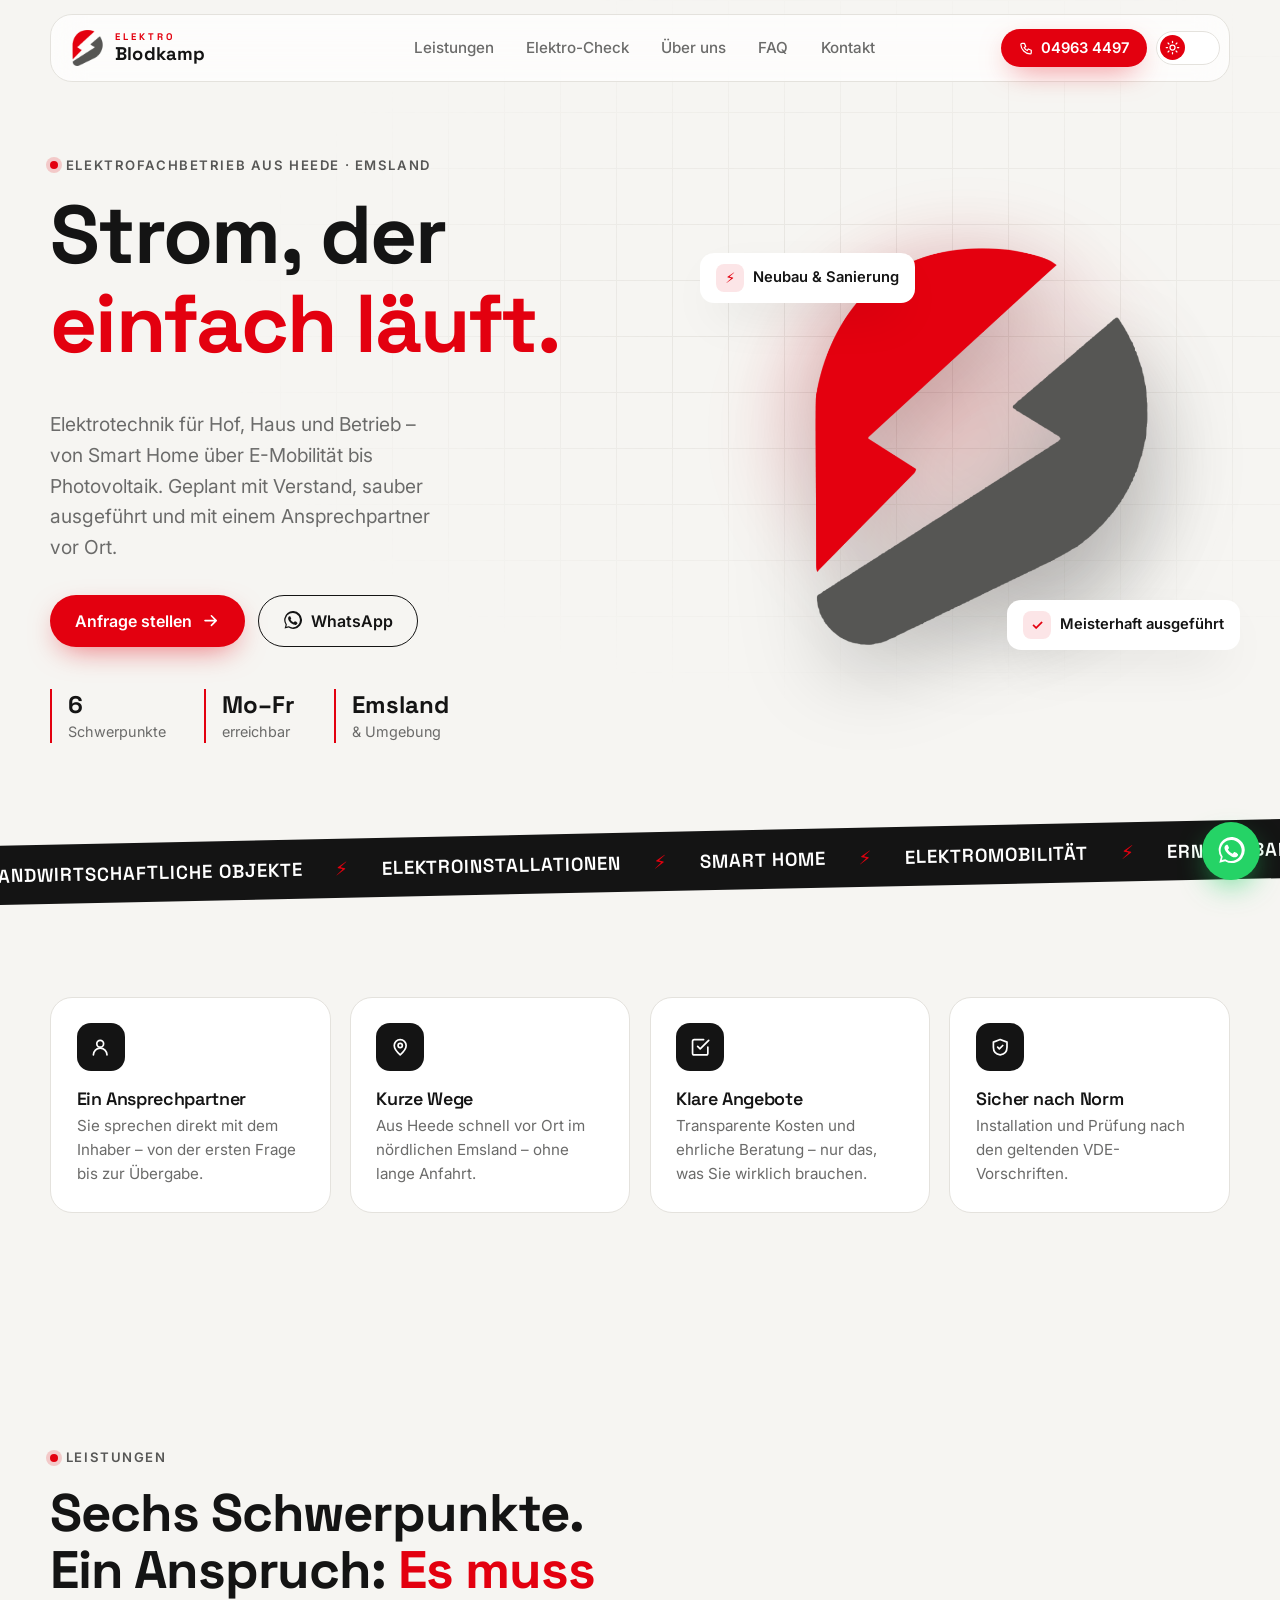
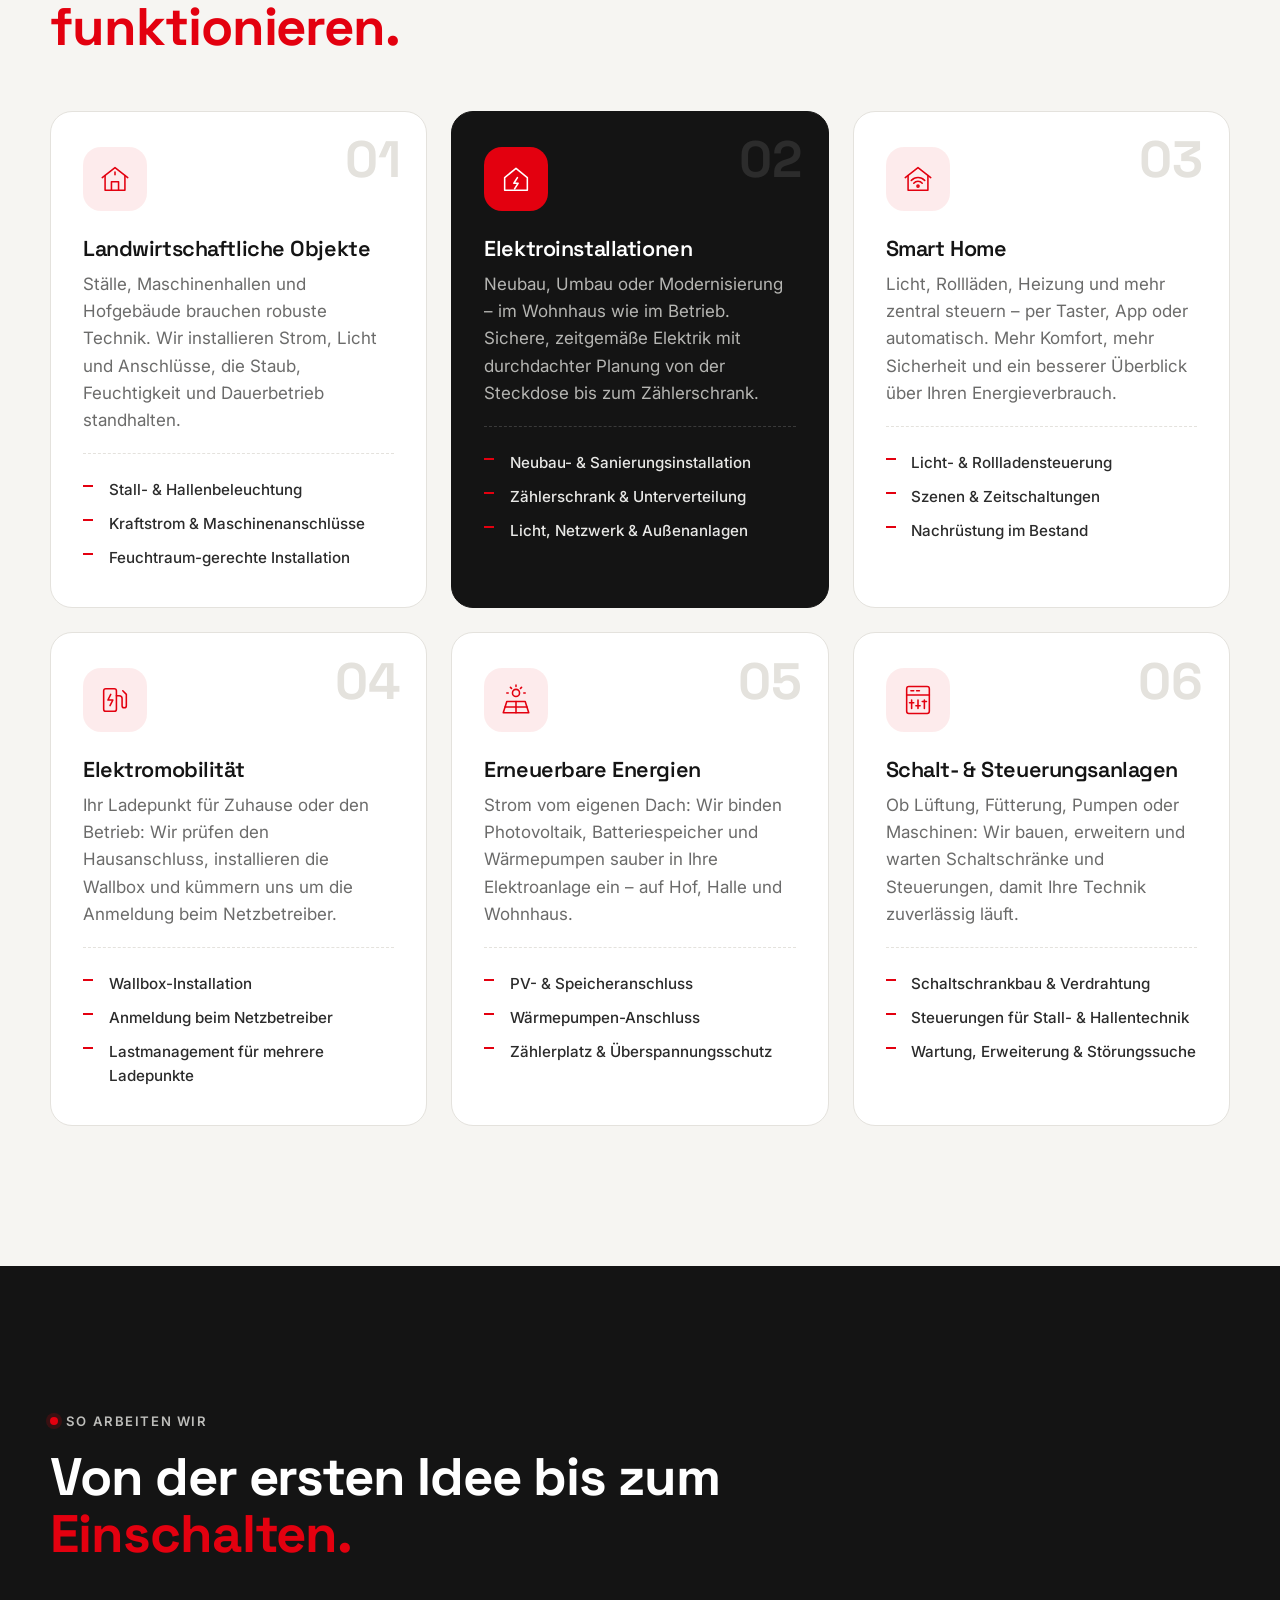
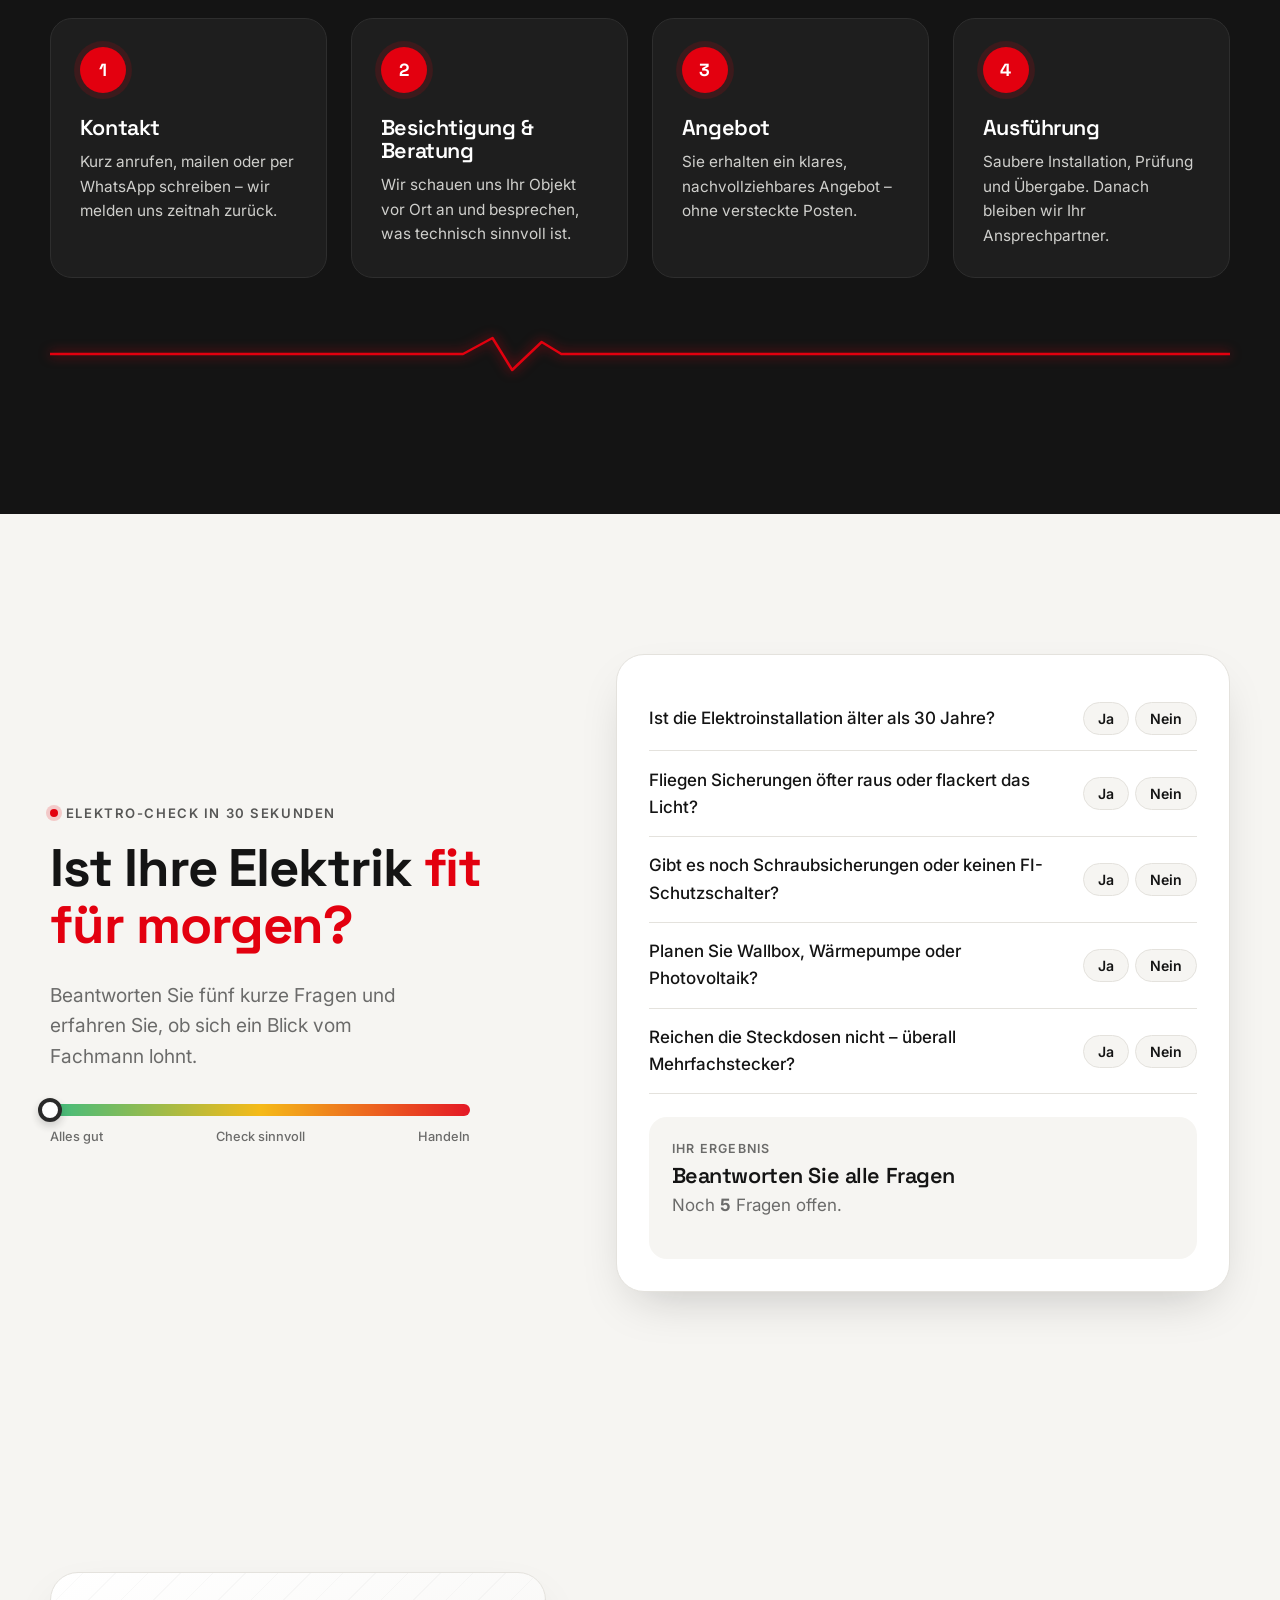
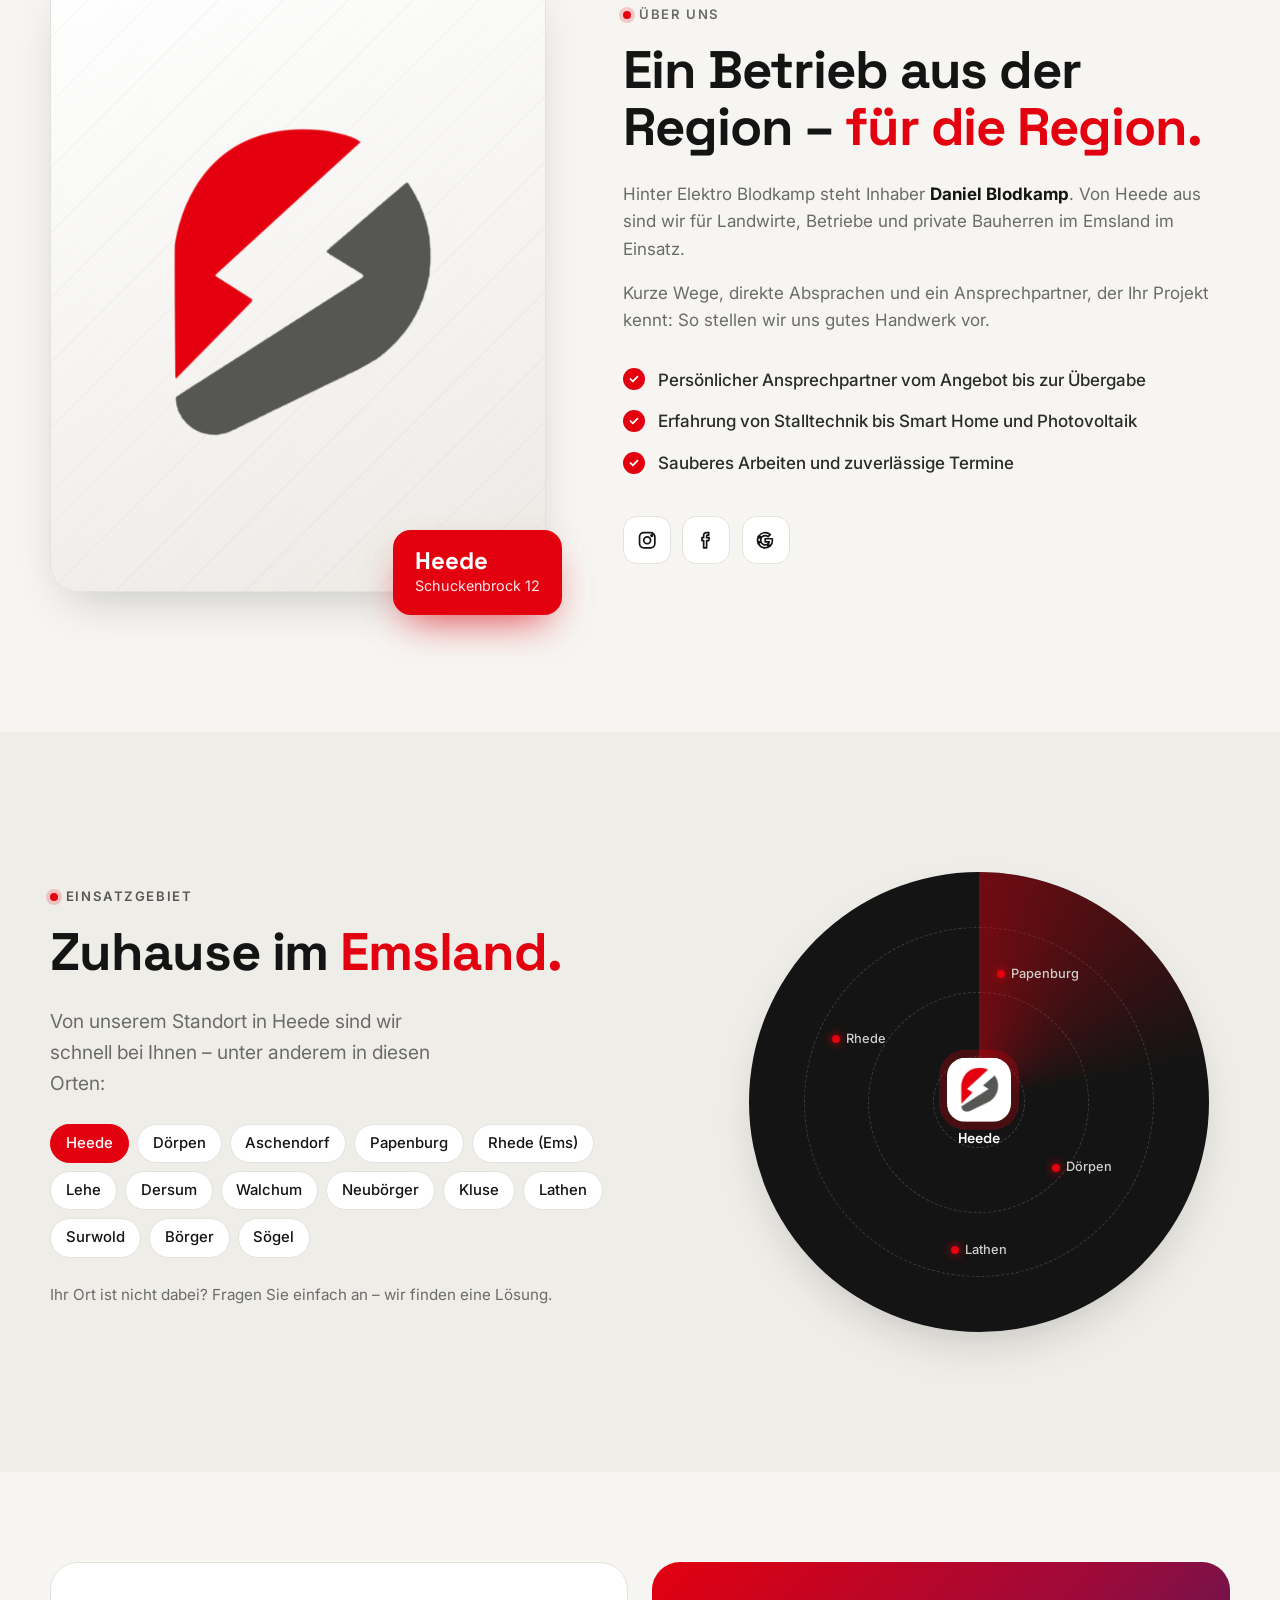
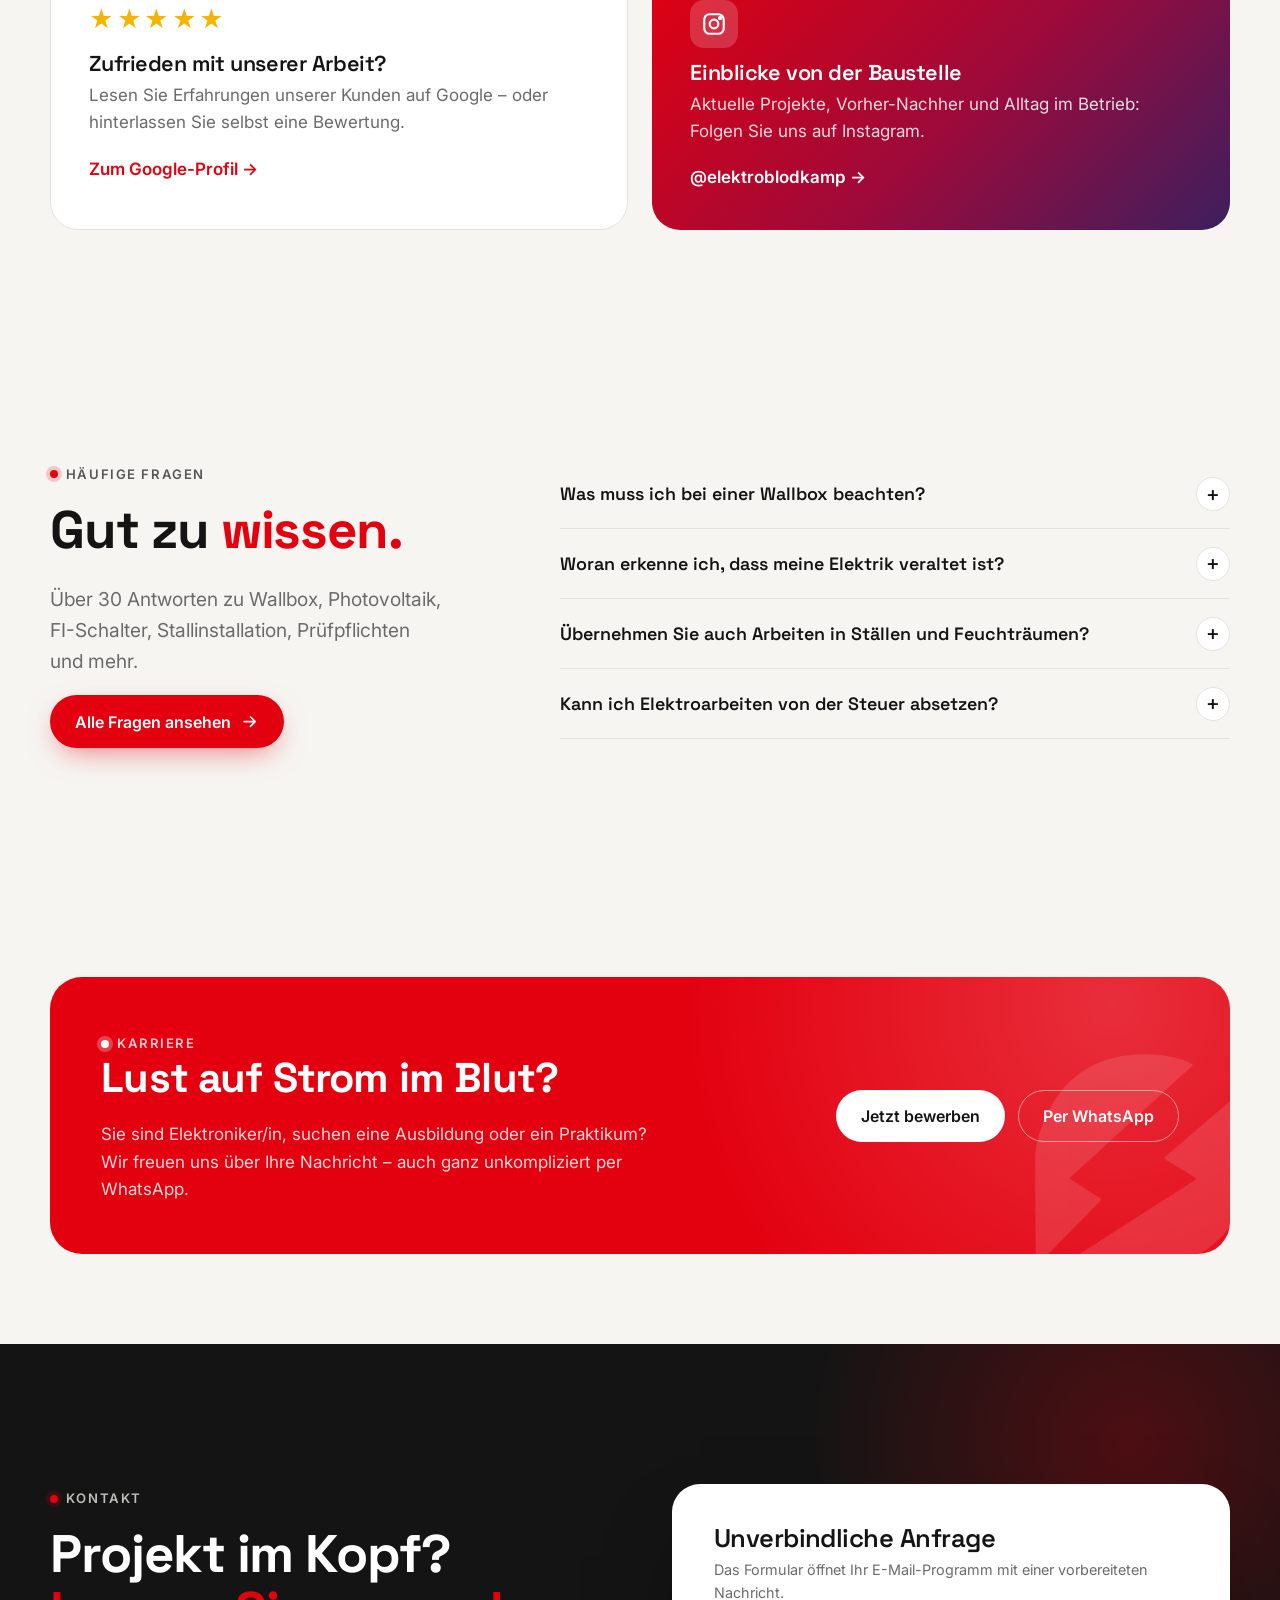
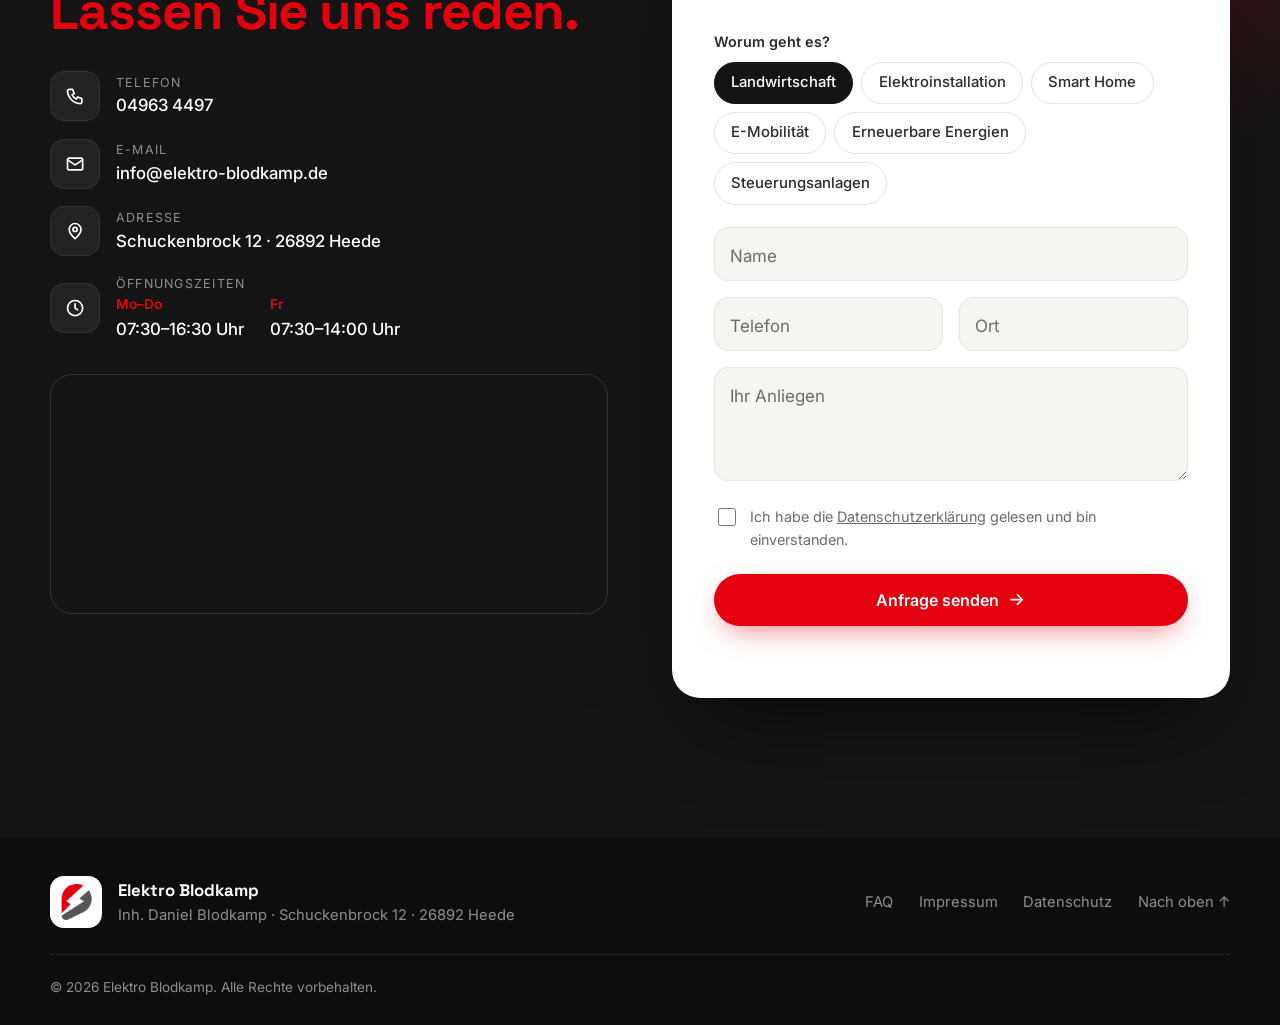
==== commit 81d0f318: "Navigation: Links mittig, Telefon-Button rechts Co-Authored-By: Claude Opus 5.5 <noreply@anthropic.c" ====
--- a/index.html
+++ b/index.html
@@ -40,6 +40,7 @@
         <a href="tel:+4949634497" class="btn btn--small btn--red"><svg viewBox="0 0 24 24" aria-hidden="true"><path d="M5 4h4l2 5-2.5 1.5a11 11 0 0 0 5 5L15 13l5 2v4a2 2 0 0 1-2 2A16 16 0 0 1 3 6a2 2 0 0 1 2-2"/></svg>04963 4497</a>
       </nav>
       <div class="nav__actions">
+        <a href="tel:+4949634497" class="btn btn--small btn--red nav__call"><svg viewBox="0 0 24 24" aria-hidden="true"><path d="M5 4h4l2 5-2.5 1.5a11 11 0 0 0 5 5L15 13l5 2v4a2 2 0 0 1-2 2A16 16 0 0 1 3 6a2 2 0 0 1 2-2"/></svg>04963 4497</a>
         <button class="theme-toggle" type="button" aria-label="Dunklen Modus aktivieren" aria-pressed="false">
           <span class="theme-toggle__knob">
             <svg class="i-sun" viewBox="0 0 24 24" aria-hidden="true"><circle cx="12" cy="12" r="4"/><path d="M12 2v2M12 20v2M4.9 4.9l1.4 1.4M17.7 17.7l1.4 1.4M2 12h2M20 12h2M4.9 19.1l1.4-1.4M17.7 6.3l1.4-1.4"/></svg>
--- a/styles.css
+++ b/styles.css
@@ -124,7 +124,7 @@
   transition: padding .35s var(--ease);
 }
 .nav__inner {
-  position: relative; display: flex; align-items: center; justify-content: space-between; gap: 1rem;
+  position: relative; display: grid; grid-template-columns: 1fr auto 1fr; align-items: center; gap: 1rem;
   height: 68px; padding: 0 .55rem 0 1.1rem; border-radius: 22px;
   background: var(--nav-bg); border: 1px solid var(--line);
   backdrop-filter: blur(16px) saturate(1.4); -webkit-backdrop-filter: blur(16px) saturate(1.4);
@@ -132,12 +132,12 @@
 }
 .nav.is-scrolled { padding-top: 10px; }
 .nav.is-scrolled .nav__inner { height: 60px; box-shadow: 0 18px 40px -22px rgba(0, 0, 0, .35); }
-.brand { display: flex; align-items: center; gap: .65rem; text-decoration: none; flex: none; }
+.brand { grid-column: 1; justify-self: start; display: flex; align-items: center; gap: .65rem; text-decoration: none; }
 .brand img { width: 36px; height: 36px; transition: transform .4s var(--ease); }
 .brand:hover img { transform: rotate(-8deg) scale(1.06); }
 .brand__text { font: 700 1.15rem/1 var(--font-head); color: var(--ink); letter-spacing: .01em; display: flex; flex-direction: column; }
 .brand__text small { font-size: .6rem; letter-spacing: .32em; text-transform: uppercase; color: var(--red); margin-bottom: 3px; }
-.nav__links { display: flex; align-items: center; gap: .2rem; margin-left: auto; }
+.nav__links { grid-column: 2; display: flex; align-items: center; gap: .2rem; }
 .nav__links a:not(.btn) {
   position: relative; text-decoration: none; font-weight: 500; font-size: .95rem; color: var(--muted);
   padding: .55em .95em; border-radius: 999px; transition: color .2s, background .2s;
@@ -148,9 +148,9 @@
   content: ""; position: absolute; left: 50%; bottom: 3px; width: 5px; height: 5px; margin-left: -2.5px;
   border-radius: 50%; background: var(--red);
 }
-.nav__links .btn { margin-left: .7rem; }
-.nav__links .btn svg { width: 1em; height: 1em; }
-.nav__actions { display: flex; align-items: center; gap: .5rem; padding-left: .7rem; border-left: 1px solid var(--line); height: 34px; }
+.nav__links .btn { display: none; }
+.nav__call svg { width: 1em; height: 1em; }
+.nav__actions { grid-column: 3; justify-self: end; display: flex; align-items: center; gap: .6rem; }
 .theme-toggle {
   position: relative; width: 64px; height: 34px; border-radius: 999px; cursor: pointer;
   border: 1.5px solid var(--line); background: var(--surface); padding: 0; flex: none;
@@ -543,6 +543,7 @@
 .profile__list dd { margin: 0; color: var(--ink); font-weight: 500; word-break: break-word; }
 .profile__list a { text-decoration: none; }
 .profile__list a:hover { color: var(--red); }
+.profile__list .profile__stack { grid-template-columns: 1fr; gap: .4rem; }
 .profile__tags { list-style: none; margin: 0; padding: 0; display: grid; gap: .25rem; }
 .profile__tags li { position: relative; padding-left: .9rem; }
 .profile__tags li::before { content: ""; position: absolute; left: 0; top: .6em; width: 5px; height: 5px; border-radius: 50%; background: var(--red); }
@@ -567,6 +568,9 @@
 .todo { background: #FFF4D6; border-left: 3px solid #E0A800; padding: .1em .4em; color: #6B5200; font-weight: 500; }
 
 /* ===== Responsive ===== */
+@media (max-width: 1120px) {
+  .nav__links a:not(.btn) { padding: .55em .7em; font-size: .9rem; }
+}
 @media (max-width: 980px) {
   .hero__inner, .about, .contact { grid-template-columns: 1fr; }
   .hero { padding-top: 120px; }
@@ -595,8 +599,9 @@
   .nav__links.is-open { opacity: 1; visibility: visible; transform: none; transition: opacity .25s, transform .3s var(--ease); }
   .nav__links a:not(.btn) { padding: .9rem 1rem; border-radius: 14px; font-size: 1rem; color: var(--ink); }
   .nav__links a.is-active::after, .nav__links a[aria-current="page"]::after { left: auto; right: 1rem; top: 50%; bottom: auto; margin: -2.5px 0 0; }
-  .nav__links .btn { margin: .4rem 0 0; }
-  .nav__actions { border-left: 0; padding-left: 0; }
+  .nav__links .btn { display: inline-flex; margin: .4rem 0 0; }
+  .nav__links .btn svg { width: 1em; height: 1em; }
+  .nav__call { display: none; }
   .steps, .field-row { grid-template-columns: 1fr; }
   .hero__visual { max-width: 280px; }
   .chip { font-size: .8rem; padding: .5rem .75rem; }
